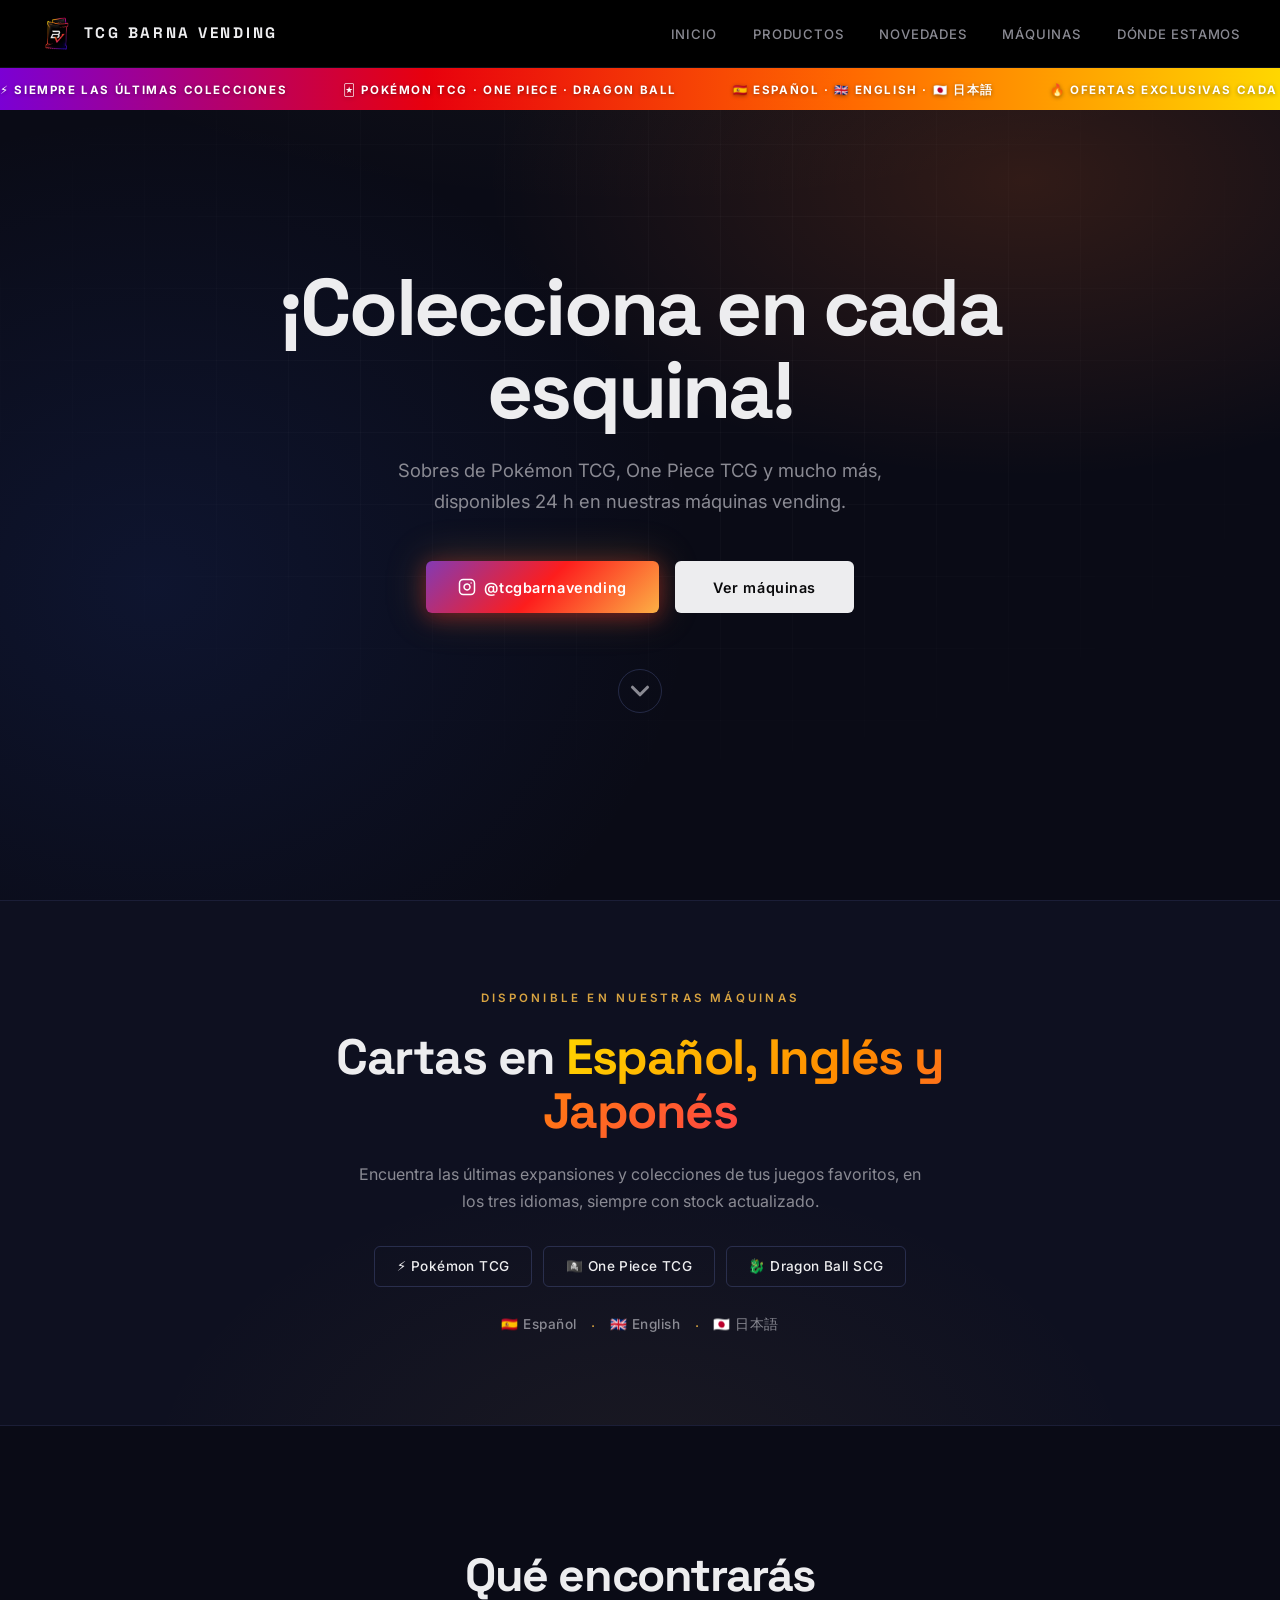
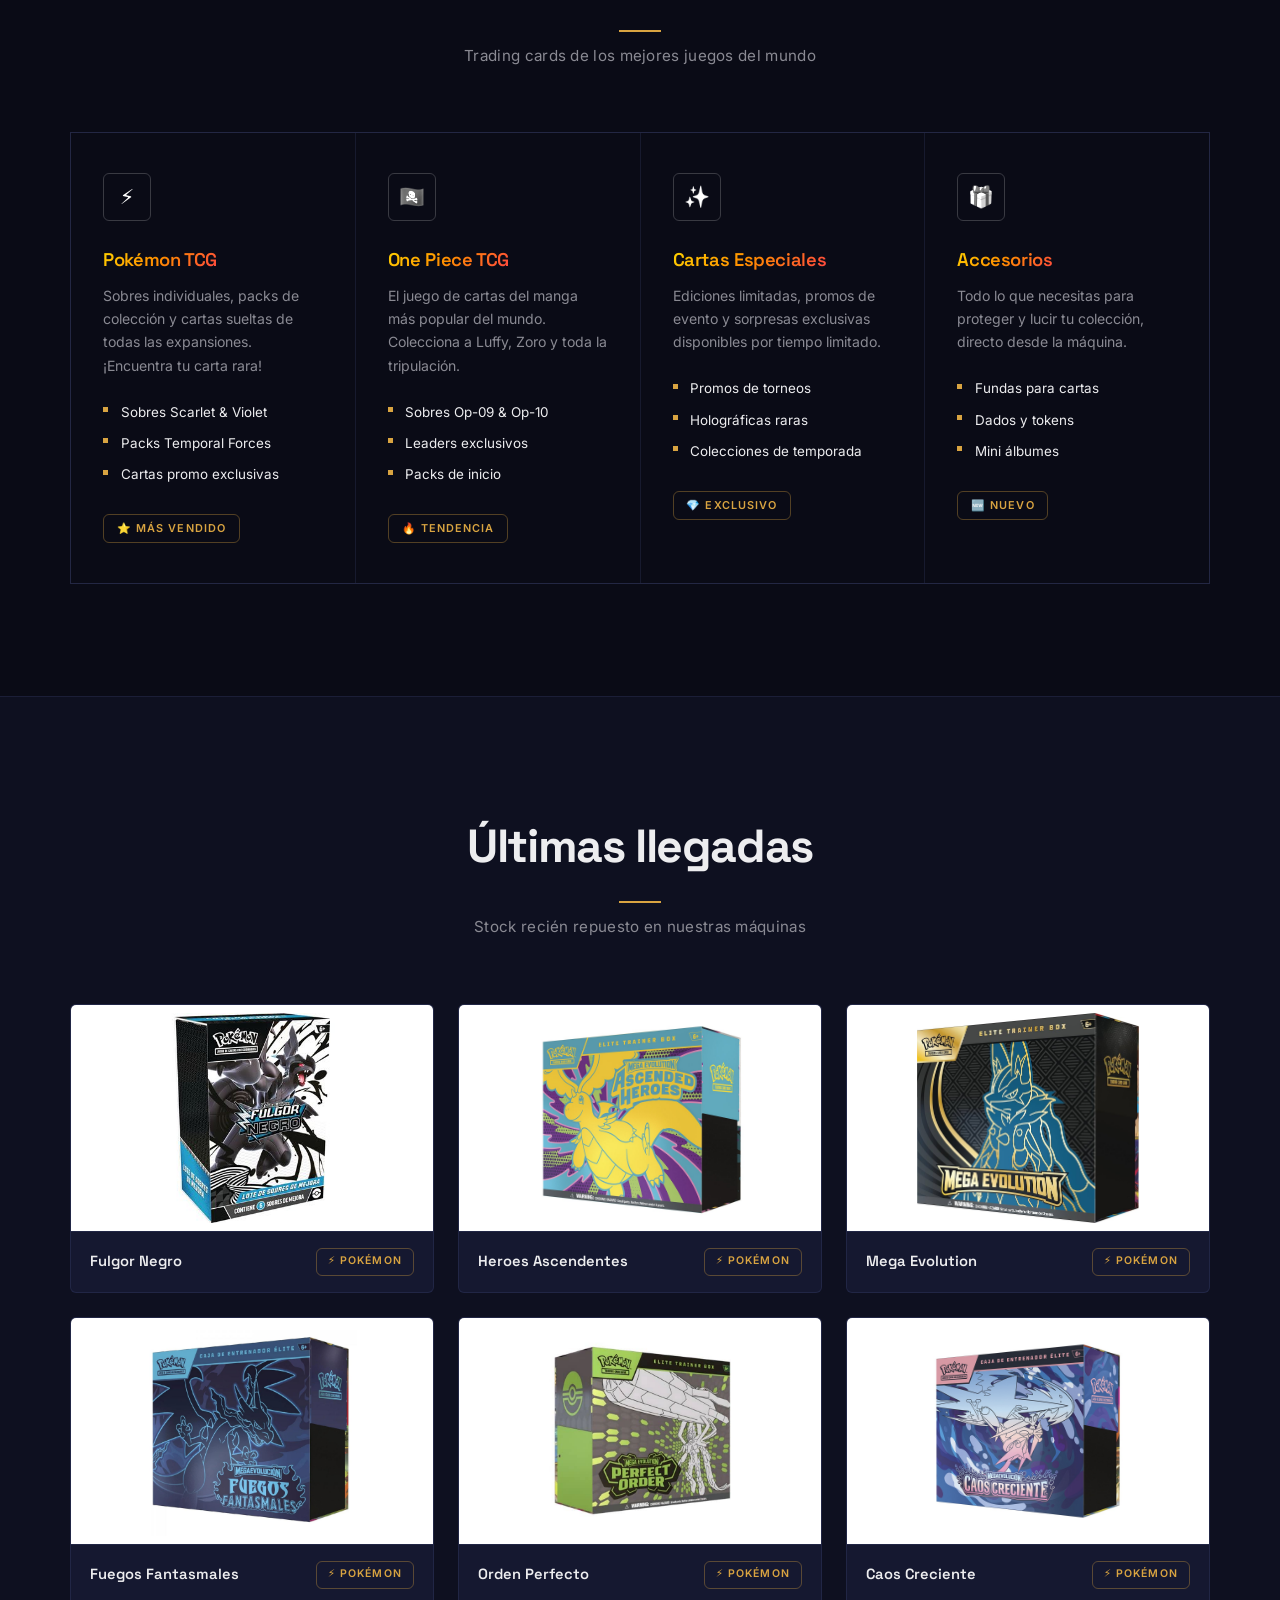
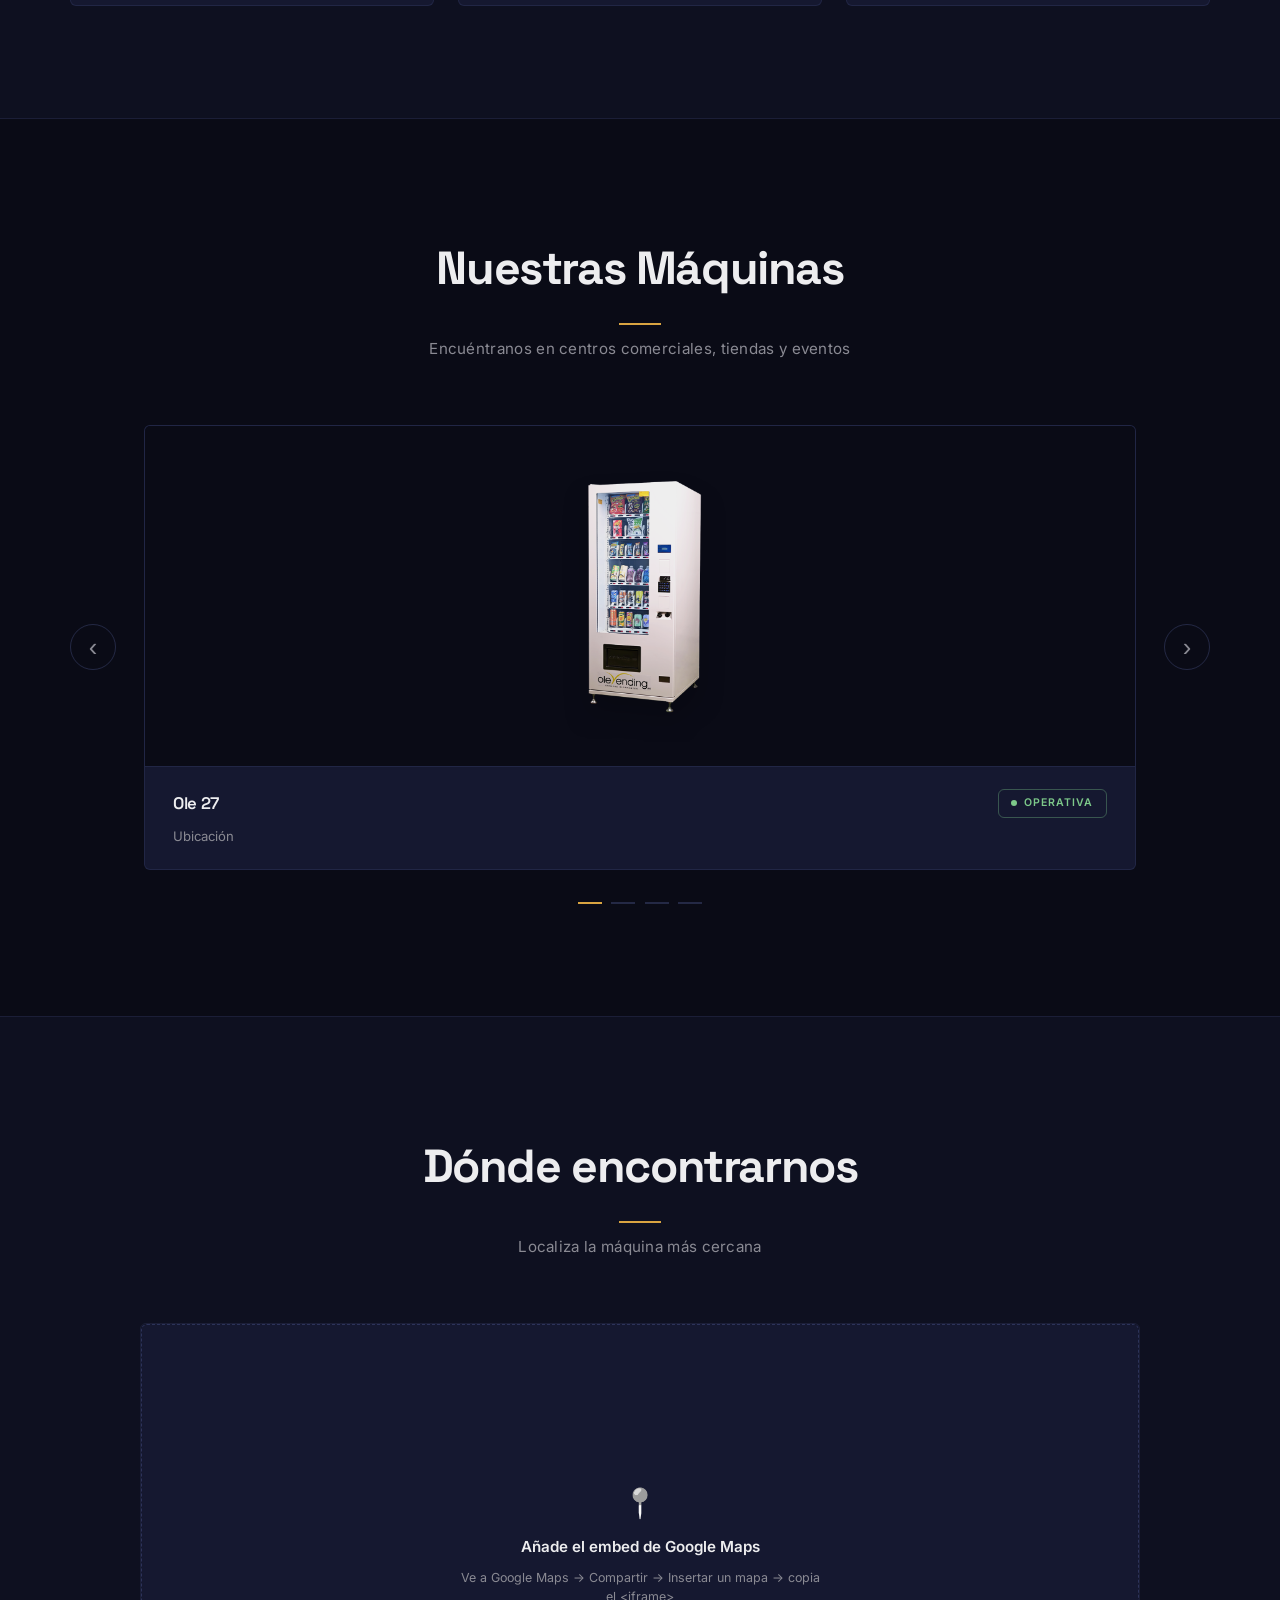
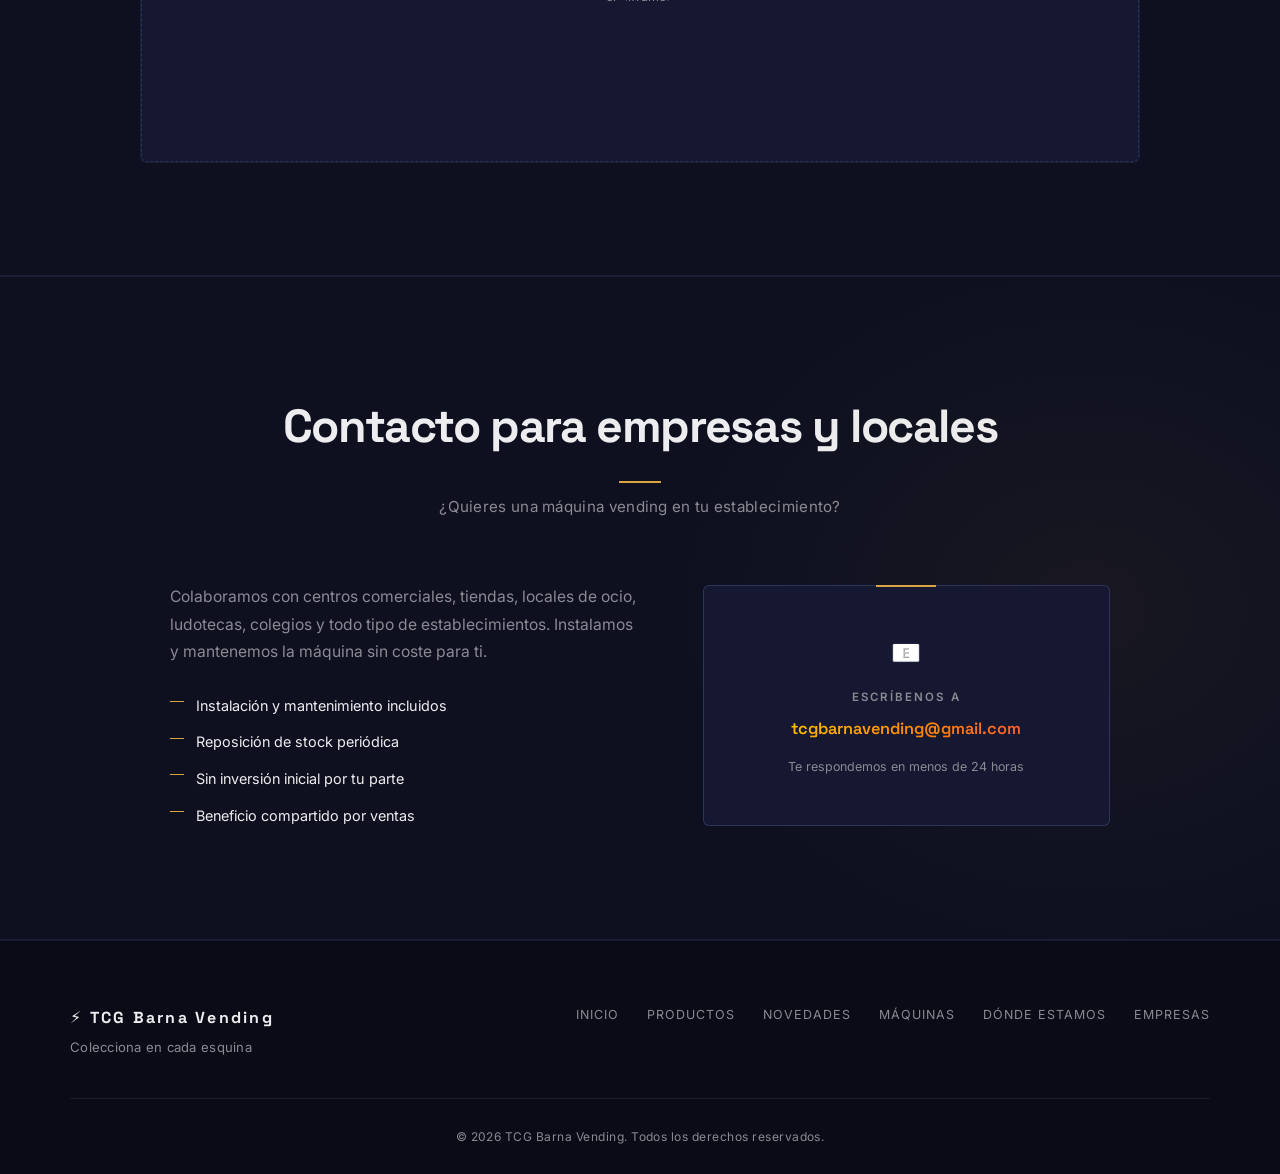
==== index.html @ a0236675 "logo" ====
<!DOCTYPE html>
<html lang="es">
<head>
  <meta charset="UTF-8" />
  <meta name="viewport" content="width=device-width, initial-scale=1.0" />

  <!-- SEO primario -->
  <title>TCG Barna Vending — Máquinas Vending de Pokémon TCG en Barcelona</title>
  <meta name="description" content="Compra sobres de Pokémon TCG, One Piece TCG y Dragon Ball SCG en nuestras máquinas vending de Barcelona. Disponibles 24 h, stock siempre actualizado." />
  <meta name="keywords" content="pokemon tcg barcelona, vending trading cards, sobres pokemon, one piece tcg, dragon ball scg, máquina vending cartas" />
  <meta name="author" content="TCG Barna Vending" />
  <meta name="robots" content="index, follow" />
  <link rel="canonical" href="https://tcgbarnavending.com/" />

  <!-- Open Graph (WhatsApp, Facebook, LinkedIn) -->
  <meta property="og:type" content="website" />
  <meta property="og:url" content="https://tcgbarnavending.com/" />
  <meta property="og:title" content="TCG Barna Vending — Máquinas Vending de Trading Cards en Barcelona" />
  <meta property="og:description" content="Pokémon TCG, One Piece TCG y Dragon Ball SCG disponibles 24 h en nuestras máquinas vending de Barcelona." />
  <meta property="og:locale" content="es_ES" />
  <meta property="og:site_name" content="TCG Barna Vending" />
  <meta property="og:image" content="https://tcgbarnavending.com/maquinas/ole-140-lift.png" />

  <!-- Twitter Card -->
  <meta name="twitter:card" content="summary_large_image" />
  <meta name="twitter:title" content="TCG Barna Vending — Máquinas Vending de Trading Cards" />
  <meta name="twitter:description" content="Pokémon TCG, One Piece TCG y Dragon Ball SCG disponibles 24 h en Barcelona." />
  <meta name="twitter:image" content="https://tcgbarnavending.com/maquinas/ole-140-lift.png" />

  <meta name="theme-color" content="#0A0B16" />

  <!-- Schema.org LocalBusiness -->
  <script type="application/ld+json">
  {
    "@context": "https://schema.org",
    "@type": "LocalBusiness",
    "name": "TCG Barna Vending",
    "description": "Máquinas vending de trading cards (Pokémon TCG, One Piece TCG, Dragon Ball SCG) en Barcelona.",
    "url": "https://tcgbarnavending.com",
    "address": { "@type": "PostalAddress", "addressLocality": "Barcelona", "addressCountry": "ES" },
    "email": "tcgbarnavending@gmail.com",
    "image": "https://tcgbarnavending.com/maquinas/ole-140-lift.png",
    "openingHours": "Mo-Su 00:00-24:00",
    "sameAs": ["https://www.instagram.com/tcgbarnavending"]
  }
  </script>

  <link rel="icon" href="data:image/svg+xml,<svg xmlns='http://www.w3.org/2000/svg' viewBox='0 0 100 100'><path d='M10 50 A40 40 0 0 1 90 50Z' fill='%23E53935'/><path d='M10 50 A40 40 0 0 0 90 50Z' fill='%23fff'/><circle cx='50' cy='50' r='40' fill='none' stroke='%23222' stroke-width='5'/><line x1='10' y1='50' x2='90' y2='50' stroke='%23222' stroke-width='5'/><circle cx='50' cy='50' r='13' fill='%23222'/><circle cx='50' cy='50' r='8' fill='%23fff'/></svg>" />
  <!-- Tipografías -->
  <link rel="preconnect" href="https://fonts.googleapis.com" />
  <link rel="preconnect" href="https://fonts.gstatic.com" crossorigin />
  <link href="https://fonts.googleapis.com/css2?family=Space+Grotesk:wght@500;600;700&family=Inter:wght@400;500;600&display=swap" rel="stylesheet" />

  <link rel="stylesheet" href="css/variables.css" />
  <link rel="stylesheet" href="css/base.css" />
  <link rel="stylesheet" href="css/navbar.css" />
  <link rel="stylesheet" href="css/hero.css" />
  <link rel="stylesheet" href="css/sections.css" />
  <link rel="stylesheet" href="css/products.css" />
  <link rel="stylesheet" href="css/gallery.css" />
  <link rel="stylesheet" href="css/carousel.css" />
  <link rel="stylesheet" href="css/map.css" />
  <link rel="stylesheet" href="css/stats.css" />
  <link rel="stylesheet" href="css/contact.css" />
  <link rel="stylesheet" href="css/footer.css" />
  <link rel="stylesheet" href="css/responsive.css" />
</head>
<body>

  <!-- NAVBAR -->
  <nav class="navbar">
    <div class="nav-brand">
      <span class="nav-logo"><img src="imagenes/logo.png" alt="TCG Barna Vending" /></span>
      <span class="nav-title">TCG BARNA VENDING</span>
    </div>
    <ul class="nav-links">
      <li><a href="#inicio">Inicio</a></li>
      <li><a href="#productos">Productos</a></li>
      <li><a href="#llegadas">Novedades</a></li>
      <li><a href="#maquinas">Máquinas</a></li>
      <li><a href="#ubicaciones">Dónde estamos</a></li>
    </ul>
    <button class="nav-toggle" id="navToggle" aria-label="Abrir menú" aria-expanded="false">&#9776;</button>
  </nav>

  <!-- TICKER -->
  <div class="ticker-wrap">
    <div class="ticker-track">
      <span>⚡ Siempre las últimas colecciones</span>
      <span>🃏 Pokémon TCG · One Piece · Dragon Ball</span>
      <span>🇪🇸 Español · 🇬🇧 English · 🇯🇵 日本語</span>
      <span>🔥 Ofertas exclusivas cada semana</span>
      <span>✨ Cartas disponibles 24 horas</span>
      <span>💎 Ediciones especiales y promos</span>
      <span>⚡ Siempre las últimas colecciones</span>
      <span>🃏 Pokémon TCG · One Piece · Dragon Ball</span>
      <span>🇪🇸 Español · 🇬🇧 English · 🇯🇵 日本語</span>
      <span>🔥 Ofertas exclusivas cada semana</span>
      <span>✨ Cartas disponibles 24 horas</span>
      <span>💎 Ediciones especiales y promos</span>
    </div>
  </div>

  <!-- HERO -->
  <section class="hero" id="inicio">
    <div class="hero-content">
      <h1>¡Colecciona en cada esquina!</h1>
      <p>Sobres de Pokémon TCG, One Piece TCG y mucho más, disponibles 24 h en nuestras máquinas vending.</p>
      <div class="hero-btns">
        <div class="btn-instagram-wrap">
          <span class="btn-instagram-label">Síguenos en Instagram</span>
          <a href="https://www.instagram.com/tcgbarnavending" target="_blank" rel="noopener" class="btn-instagram">
            <svg xmlns="http://www.w3.org/2000/svg" width="18" height="18" viewBox="0 0 24 24" fill="none" stroke="currentColor" stroke-width="2" stroke-linecap="round" stroke-linejoin="round" aria-hidden="true"><rect x="2" y="2" width="20" height="20" rx="5" ry="5"/><path d="M16 11.37A4 4 0 1 1 12.63 8 4 4 0 0 1 16 11.37z"/><line x1="17.5" y1="6.5" x2="17.51" y2="6.5"/></svg>
            @tcgbarnavending
          </a>
        </div>
        <a href="#maquinas" class="btn-primary">Ver máquinas</a>
      </div>
      <a href="#colecciones" class="scroll-down" aria-label="Bajar">
        <svg xmlns="http://www.w3.org/2000/svg" width="30" height="30" viewBox="0 0 24 24" fill="none" stroke="currentColor" stroke-width="2.5" stroke-linecap="round" stroke-linejoin="round"><polyline points="6 9 12 15 18 9"/></svg>
      </a>
    </div>
  </section>

  <!-- BANNER COLECCIONES -->
  <section class="colecciones-banner" id="colecciones">
    <div class="colecciones-inner">
      <p class="colecciones-sub">Disponible en nuestras máquinas</p>
      <h2 class="colecciones-title">Cartas en <span class="text-grad">Español, Inglés y Japonés</span></h2>
      <p class="colecciones-desc">Encuentra las últimas expansiones y colecciones de tus juegos favoritos, en los tres idiomas, siempre con stock actualizado.</p>
      <div class="colecciones-juegos">
        <div class="juego-chip">⚡ Pokémon TCG</div>
        <div class="juego-chip">🏴‍☠️ One Piece TCG</div>
        <div class="juego-chip">🐉 Dragon Ball SCG</div>
      </div>
      <div class="colecciones-idiomas">
        <div class="idioma-badge">🇪🇸 Español</div>
        <div class="idioma-sep">·</div>
        <div class="idioma-badge">🇬🇧 English</div>
        <div class="idioma-sep">·</div>
        <div class="idioma-badge">🇯🇵 日本語</div>
      </div>
    </div>
  </section>

  <!-- PRODUCTOS -->
  <section class="section" id="productos">
    <div class="section-header">
      <h2>Qué encontrarás</h2>
      <p>Trading cards de los mejores juegos del mundo</p>
    </div>

    <div class="products-grid">

      <div class="product-card">
        <div class="product-icon">⚡</div>
        <h3>Pokémon TCG</h3>
        <p>Sobres individuales, packs de colección y cartas sueltas de todas las expansiones. ¡Encuentra tu carta rara!</p>
        <ul class="product-list">
          <li>Sobres Scarlet &amp; Violet</li>
          <li>Packs Temporal Forces</li>
          <li>Cartas promo exclusivas</li>
        </ul>
        <span class="product-tag">⭐ Más vendido</span>
      </div>

      <div class="product-card">
        <div class="product-icon">🏴‍☠️</div>
        <h3>One Piece TCG</h3>
        <p>El juego de cartas del manga más popular del mundo. Colecciona a Luffy, Zoro y toda la tripulación.</p>
        <ul class="product-list">
          <li>Sobres Op-09 &amp; Op-10</li>
          <li>Leaders exclusivos</li>
          <li>Packs de inicio</li>
        </ul>
        <span class="product-tag">🔥 Tendencia</span>
      </div>

      <div class="product-card">
        <div class="product-icon">✨</div>
        <h3>Cartas Especiales</h3>
        <p>Ediciones limitadas, promos de evento y sorpresas exclusivas disponibles por tiempo limitado.</p>
        <ul class="product-list">
          <li>Promos de torneos</li>
          <li>Holográficas raras</li>
          <li>Colecciones de temporada</li>
        </ul>
        <span class="product-tag">💎 Exclusivo</span>
      </div>

      <div class="product-card">
        <div class="product-icon">🎁</div>
        <h3>Accesorios</h3>
        <p>Todo lo que necesitas para proteger y lucir tu colección, directo desde la máquina.</p>
        <ul class="product-list">
          <li>Fundas para cartas</li>
          <li>Dados y tokens</li>
          <li>Mini álbumes</li>
        </ul>
        <span class="product-tag">🆕 Nuevo</span>
      </div>

    </div>
  </section>

  <!-- ÚLTIMAS LLEGADAS -->
  <section class="section section-dark" id="llegadas">
    <div class="section-header">
      <h2>Últimas llegadas</h2>
      <p>Stock recién repuesto en nuestras máquinas</p>
    </div>

    <div class="gallery-grid">

      <div class="gallery-item">
        <div class="gallery-photo-wrap">
          <img src="imagenes/fulgor-negro.png" alt="Sobres de la colección Fulgor Negro de Pokémon TCG" class="gallery-photo" loading="lazy" />
        </div>
        <div class="gallery-caption">
          <span class="gallery-title">Fulgor Negro</span>
          <span class="gallery-tag">⚡ Pokémon</span>
        </div>
      </div>

      <div class="gallery-item">
        <div class="gallery-photo-wrap">
          <img src="imagenes/heroes-ascendentes.png" alt="Sobres de la colección Héroes Ascendentes de Pokémon TCG" class="gallery-photo" loading="lazy" />
        </div>
        <div class="gallery-caption">
          <span class="gallery-title">Heroes Ascendentes</span>
          <span class="gallery-tag">⚡ Pokémon</span>
        </div>
      </div>

      <div class="gallery-item">
        <div class="gallery-photo-wrap">
          <img src="imagenes/mega-evolution.png" alt="Sobres de la colección Mega Evolution de Pokémon TCG" class="gallery-photo" loading="lazy" />
        </div>
        <div class="gallery-caption">
          <span class="gallery-title">Mega Evolution</span>
          <span class="gallery-tag">⚡ Pokémon</span>
        </div>
      </div>

      <div class="gallery-item">
        <div class="gallery-photo-wrap">
          <img src="imagenes/fuegos-fantasmales.png" alt="Sobres de la colección Fuegos Fantasmales de Pokémon TCG" class="gallery-photo" loading="lazy" />
        </div>
        <div class="gallery-caption">
          <span class="gallery-title">Fuegos Fantasmales</span>
          <span class="gallery-tag">⚡ Pokémon</span>
        </div>
      </div>

      <div class="gallery-item">
        <div class="gallery-photo-wrap">
          <img src="imagenes/orden-perfecto.png" alt="Sobres de la colección Orden Perfecto de Pokémon TCG" class="gallery-photo" loading="lazy" />
        </div>
        <div class="gallery-caption">
          <span class="gallery-title">Orden Perfecto</span>
          <span class="gallery-tag">⚡ Pokémon</span>
        </div>
      </div>

      <div class="gallery-item">
        <div class="gallery-photo-wrap">
          <img src="imagenes/caos-creciente.png" alt="Sobres de la colección Caos Creciente de Pokémon TCG" class="gallery-photo" loading="lazy" />
        </div>
        <div class="gallery-caption">
          <span class="gallery-title">Caos Creciente</span>
          <span class="gallery-tag">⚡ Pokémon</span>
        </div>
      </div>

    </div>
  </section>

  <!-- CARRUSEL DE MÁQUINAS -->
  <section class="section" id="maquinas">
    <div class="section-header">
      <h2>Nuestras Máquinas</h2>
      <p>Encuéntranos en centros comerciales, tiendas y eventos</p>
    </div>

    <div class="carousel-wrapper">
      <button class="carousel-btn prev" id="prevBtn">&#8249;</button>

      <div class="carousel-track-container">
        <div class="carousel-track" id="carouselTrack">

          <div class="carousel-slide">
            <div class="machine-card">
              <div class="machine-photo-wrap">
                <img src="maquinas/ole-27.png" alt="Máquina vending Ole 27 de TCG Barna Vending" class="machine-photo" loading="lazy" />
              </div>
              <div class="machine-info">
                <h3>Ole 27</h3>
                <p>Ubicación</p>
                <span class="badge badge-green">Operativa</span>
              </div>
            </div>
          </div>

          <div class="carousel-slide">
            <div class="machine-card">
              <div class="machine-photo-wrap">
                <img src="maquinas/ole-40.png" alt="Máquina vending Ole 40 de TCG Barna Vending" class="machine-photo" loading="lazy" />
              </div>
              <div class="machine-info">
                <h3>Ole 40</h3>
                <p>Ubicación</p>
                <span class="badge badge-green">Operativa</span>
              </div>
            </div>
          </div>

          <div class="carousel-slide">
            <div class="machine-card">
              <div class="machine-photo-wrap">
                <img src="maquinas/ole-50-lift.png" alt="Máquina vending Ole 50 Lift de TCG Barna Vending" class="machine-photo" loading="lazy" />
              </div>
              <div class="machine-info">
                <h3>Ole 50 Lift</h3>
                <p>Ubicación</p>
                <span class="badge badge-green">Operativa</span>
              </div>
            </div>
          </div>

          <div class="carousel-slide">
            <div class="machine-card">
              <div class="machine-photo-wrap">
                <img src="maquinas/ole-140-lift.png" alt="Máquina vending Ole 140 Lift de TCG Barna Vending" class="machine-photo" loading="lazy" />
              </div>
              <div class="machine-info">
                <h3>Ole 140 Lift</h3>
                <p>Ubicación</p>
                <span class="badge badge-green">Operativa</span>
              </div>
            </div>
          </div>

        </div>
      </div>

      <button class="carousel-btn next" id="nextBtn">&#8250;</button>
    </div>

    <div class="carousel-dots" id="carouselDots"></div>
  </section>

  <!-- MAPA -->
  <section class="section section-dark" id="ubicaciones">
    <div class="section-header">
      <h2>Dónde encontrarnos</h2>
      <p>Localiza la máquina más cercana</p>
    </div>

    <!-- ── CÓMO AÑADIR EL MAPA ────────────────────────────
         1. Ve a Google Maps y busca tu ubicación
         2. Haz clic en "Compartir" → "Insertar un mapa"
         3. Copia el código <iframe ...> que te da Google
         4. Pégalo aquí sustituyendo el iframe de abajo
    ──────────────────────────────────────────────────── -->
    <div class="map-wrap">
      <iframe
        class="map-frame"
        src=""
        allowfullscreen=""
        loading="lazy"
        referrerpolicy="no-referrer-when-downgrade"
        title="Ubicación TCG Barna Vending">
      </iframe>
      <div class="map-placeholder">
        <span>📍</span>
        <p>Añade el embed de Google Maps</p>
        <small>Ve a Google Maps → Compartir → Insertar un mapa → copia el &lt;iframe&gt;</small>
      </div>
    </div>
  </section>

  <!-- STATS (comentado temporalmente)
  <section class="section stats-section">
    <div class="stats-grid">
      <div class="stat-item">
        <div class="stat-number">12+</div>
        <div class="stat-label">Máquinas activas</div>
      </div>
      <div class="stat-item">
        <div class="stat-number">500+</div>
        <div class="stat-label">Referencias distintas</div>
      </div>
      <div class="stat-item">
        <div class="stat-number">24 h</div>
        <div class="stat-label">Disponibilidad</div>
      </div>
      <div class="stat-item">
        <div class="stat-number">4.9 ★</div>
        <div class="stat-label">Valoración media</div>
      </div>
    </div>
  </section>
  -->

  <!-- CONTACTO EMPRESAS -->
  <section class="section section-dark" id="empresas">
    <div class="section-header">
      <h2>Contacto para empresas y locales</h2>
      <p>¿Quieres una máquina vending en tu establecimiento?</p>
    </div>

    <div class="empresas-wrapper">
      <div class="empresas-text">
        <p>Colaboramos con centros comerciales, tiendas, locales de ocio, ludotecas, colegios y todo tipo de establecimientos. Instalamos y mantenemos la máquina sin coste para ti.</p>
        <ul class="empresas-list">
          <li>Instalación y mantenimiento incluidos</li>
          <li>Reposición de stock periódica</li>
          <li>Sin inversión inicial por tu parte</li>
          <li>Beneficio compartido por ventas</li>
        </ul>
      </div>
      <div class="empresas-cta">
        <div class="empresas-card">
          <div class="empresas-icon">📧</div>
          <p class="empresas-label">Escríbenos a</p>
          <!-- Cambia esta dirección por tu email real -->
          <a href="mailto:tcgbarnavending@gmail.com" class="empresas-email">tcgbarnavending@gmail.com</a>
          <p class="empresas-hint">Te respondemos en menos de 24 horas</p>
        </div>
      </div>
    </div>
  </section>

  <!-- FOOTER -->
  <footer class="footer">
    <div class="footer-inner">
      <div class="footer-brand">
        <span>⚡ TCG Barna Vending</span>
        <p>Colecciona en cada esquina</p>
      </div>
      <div class="footer-links">
        <a href="#inicio">Inicio</a>
        <a href="#productos">Productos</a>
        <a href="#llegadas">Novedades</a>
        <a href="#maquinas">Máquinas</a>
        <a href="#ubicaciones">Dónde estamos</a>
        <a href="#empresas">Empresas</a>
      </div>
    </div>
    <div class="footer-copy">
      <p>&copy; 2026 TCG Barna Vending. Todos los derechos reservados.</p>
    </div>
  </footer>

  <script src="js/navbar.js" defer></script>
  <script src="js/carousel.js" defer></script>
  <script src="js/animations.js" defer></script>
</body>
</html>
---- css/variables.css ----
:root {
  /* acento único: dorado desaturado, uso quirúrgico */
  --accent:      #D9A441;
  --accent-soft: rgba(217, 164, 65, .12);
  --accent-line: rgba(217, 164, 65, .35);

  /* compat con nombres antiguos */
  --yellow:  var(--accent);
  --yellow2: #C4932F;
  --red:     #E53935;
  --blue:    #1565C0;

  /* fondos: azul noche profundo con capas sutiles */
  --dark:    #0A0B16;
  --dark2:   #0E1020;
  --card-bg: #151830;

  --text:    #EDEDEF;
  --muted:   #8A8A93;

  --line:        rgba(140,160,255,.10);
  --line-strong: rgba(140,160,255,.20);

  --radius:  6px;
  --shadow:  0 20px 60px rgba(0,0,0,.5);

  --font-display: 'Space Grotesk', 'Segoe UI', system-ui, sans-serif;
  --font-body:    'Inter', 'Segoe UI', system-ui, sans-serif;
}
---- css/base.css ----
*, *::before, *::after { box-sizing: border-box; margin: 0; padding: 0; }

html { scroll-behavior: smooth; }

body {
  font-family: var(--font-body);
  background: var(--dark);
  color: var(--text);
  overflow-x: hidden;
  -webkit-font-smoothing: antialiased;
  line-height: 1.6;
}

h1, h2, h3, h4 {
  font-family: var(--font-display);
  letter-spacing: -.02em;
}

::selection {
  background: var(--accent);
  color: #09090B;
}
---- css/navbar.css ----
/* ── NAVBAR ───────────────────────────────────────── */
.navbar {
  position: fixed;
  top: 0; left: 0; right: 0;
  z-index: 100;
  display: grid;
  grid-template-columns: 1fr auto 1fr;
  align-items: center;
  padding: 0 2.5rem;
  height: 68px;
  background: #000000;
  border-bottom: 1px solid var(--line);
}

.nav-brand {
  grid-column: 1;
  display: flex;
  align-items: center;
  justify-content: flex-start;
  gap: .6rem;
  font-family: var(--font-display);
  font-size: .95rem;
  font-weight: 700;
  letter-spacing: .18em;
}

.nav-logo {
  display: inline-flex;
  align-items: center;
  justify-content: center;
  width: 34px; height: 34px;
}

.nav-logo img {
  width: 100%;
  height: 100%;
  object-fit: contain;
}

.nav-title { color: var(--text); }

.nav-links {
  grid-column: 3;
  display: flex;
  justify-content: flex-end;
  gap: 2.25rem;
  list-style: none;
}

.nav-links a {
  color: var(--muted);
  text-decoration: none;
  font-weight: 500;
  font-size: .82rem;
  letter-spacing: .06em;
  text-transform: uppercase;
  transition: color .2s;
}
.nav-links a:hover { color: var(--text); }

.nav-toggle {
  display: none;
  background: none;
  border: 1px solid var(--line);
  border-radius: 4px;
  padding: .2rem .55rem;
  color: var(--text);
  font-size: 1.3rem;
  cursor: pointer;
  grid-column: 3;
  justify-self: end;
}

/* ── TICKER ───────────────────────────────────────── */
.ticker-wrap {
  position: fixed;
  top: 68px;
  left: 0; right: 0;
  z-index: 99;
  overflow: hidden;
  background: linear-gradient(90deg, #7b00d4, #e8000d, #ff6a00, #ffd700, #ff6a00, #e8000d, #7b00d4);
  background-size: 200% 100%;
  animation: tickerBg 6s linear infinite;
  padding: .5rem 0;
  white-space: nowrap;
}

@keyframes tickerBg {
  0%   { background-position: 0% 0%; }
  100% { background-position: 200% 0%; }
}

.ticker-track {
  display: inline-flex;
  gap: 3.5rem;
  animation: ticker 40s linear infinite;
}

.ticker-track span {
  font-size: .72rem;
  font-weight: 700;
  color: #fff;
  letter-spacing: .14em;
  text-transform: uppercase;
  text-shadow: 0 1px 4px rgba(0,0,0,.4);
  flex-shrink: 0;
}

@keyframes ticker {
  from { transform: translateX(0); }
  to   { transform: translateX(-50%); }
}
---- css/hero.css ----
/* ── HERO ─────────────────────────────────────────── */
.hero {
  min-height: 100vh;
  display: flex;
  align-items: center;
  justify-content: center;
  padding: 10rem 2rem 5rem;
  background:
    radial-gradient(ellipse 70% 55% at 80% 20%, rgba(255,110,30,.16) 0%, transparent 60%),
    radial-gradient(ellipse 90% 55% at 50% -10%, rgba(217,164,65,.06) 0%, transparent 60%),
    radial-gradient(ellipse 65% 80% at 12% 65%, rgba(40,80,200,.14) 0%, transparent 65%),
    var(--dark);
  position: relative;
  overflow: hidden;
  text-align: center;
}

/* rejilla técnica sutil de fondo */
.hero::before {
  content: '';
  position: absolute;
  inset: 0;
  background-image:
    linear-gradient(rgba(255,255,255,.025) 1px, transparent 1px),
    linear-gradient(90deg, rgba(255,255,255,.025) 1px, transparent 1px);
  background-size: 72px 72px;
  mask-image: radial-gradient(ellipse 80% 70% at 50% 40%, black 30%, transparent 75%);
  -webkit-mask-image: radial-gradient(ellipse 80% 70% at 50% 40%, black 30%, transparent 75%);
  pointer-events: none;
}

.hero-content {
  position: relative;
  z-index: 2;
  max-width: 760px;
}

.hero-content h1 {
  font-size: clamp(2.6rem, 6.5vw, 5rem);
  font-weight: 700;
  line-height: 1.04;
  letter-spacing: -.035em;
  margin-bottom: 1.4rem;
  color: var(--text);
}

.hero-content p {
  font-size: clamp(1rem, 2.2vw, 1.15rem);
  color: var(--muted);
  margin: 0 auto 2.75rem;
  line-height: 1.7;
  max-width: 540px;
}

/* ── BUTTONS ──────────────────────────────────────── */
.btn-primary {
  display: inline-block;
  padding: .9rem 2.4rem;
  background: var(--text);
  color: #09090B;
  font-weight: 600;
  font-size: .9rem;
  letter-spacing: .04em;
  border-radius: var(--radius);
  text-decoration: none;
  border: none;
  cursor: pointer;
  transition: background .2s, transform .2s;
}
.btn-primary:hover {
  background: var(--accent);
  transform: translateY(-1px);
}

.hero-btns {
  display: flex;
  gap: 1rem;
  justify-content: center;
  align-items: stretch;
  flex-wrap: wrap;
}

.btn-instagram-wrap {
  display: flex;
  flex-direction: column;
  align-items: center;
  gap: 0;
}

.btn-instagram-label {
  display: none;
}

.btn-instagram {
  display: inline-flex;
  align-items: center;
  gap: .55rem;
  padding: .9rem 2rem;
  background: linear-gradient(135deg, #833ab4, #fd1d1d, #fcb045);
  color: #fff;
  font-weight: 600;
  font-size: .9rem;
  letter-spacing: .04em;
  border: none;
  border-radius: var(--radius);
  text-decoration: none;
  transition: transform .2s, box-shadow .2s;
  box-shadow:
    0 4px 20px rgba(253,29,29,.35),
    0 0 40px rgba(252,176,69,.25);
  animation: igPulse 3s ease-in-out infinite;
}
.btn-instagram:hover {
  transform: translateY(-1px);
  box-shadow:
    0 8px 28px rgba(253,29,29,.5),
    0 0 60px rgba(252,176,69,.4);
  animation: none;
}

@keyframes igPulse {
  0%, 100% { box-shadow: 0 4px 20px rgba(253,29,29,.35), 0 0 40px rgba(252,176,69,.2); }
  50%       { box-shadow: 0 4px 28px rgba(253,29,29,.5),  0 0 60px rgba(252,176,69,.38); }
}

/* ── SCROLL DOWN ──────────────────────────────────── */
.scroll-down {
  display: inline-flex;
  align-items: center;
  justify-content: center;
  margin-top: 3.5rem;
  width: 44px; height: 44px;
  border-radius: 50%;
  border: 1px solid var(--line-strong);
  color: var(--muted);
  text-decoration: none;
  animation: bounce 2.4s ease-in-out infinite;
  transition: border-color .2s, color .2s;
}
.scroll-down:hover {
  border-color: var(--accent);
  color: var(--accent);
}

@keyframes bounce {
  0%, 100% { transform: translateY(0); }
  50%       { transform: translateY(6px); }
}
---- css/sections.css ----
/* ── GENERIC SECTION ──────────────────────────────── */
.section {
  padding: 7rem 2rem;
}
.section-dark {
  background: var(--dark2);
  border-top: 1px solid var(--line);
  border-bottom: 1px solid var(--line);
}

.section-header {
  text-align: center;
  margin-bottom: 4rem;
}
.section-header h2 {
  font-size: clamp(1.9rem, 4vw, 2.9rem);
  font-weight: 700;
  letter-spacing: -.03em;
  margin-bottom: .75rem;
  color: var(--text);
}
.section-header p {
  color: var(--muted);
  font-size: .95rem;
  letter-spacing: .02em;
}

/* pequeña regla dorada bajo cada título de sección */
.section-header h2::after {
  content: '';
  display: block;
  width: 42px;
  height: 2px;
  background: var(--accent);
  margin: 1.1rem auto 0;
}

/* ── BANNER COLECCIONES ───────────────────────────── */
.colecciones-banner {
  background: var(--dark2);
  border-top: 1px solid var(--line);
  border-bottom: 1px solid var(--line);
  padding: 5.5rem 2rem;
  text-align: center;
  position: relative;
  overflow: hidden;
}

.colecciones-banner::before {
  content: '';
  position: absolute;
  inset: 0;
  background: radial-gradient(ellipse 60% 90% at 50% 110%, rgba(217,164,65,.06) 0%, transparent 65%);
  pointer-events: none;
}

.colecciones-inner {
  position: relative;
  max-width: 800px;
  margin: 0 auto;
  display: flex;
  flex-direction: column;
  align-items: center;
  gap: 1.4rem;
}

.colecciones-sub {
  font-size: .72rem;
  font-weight: 600;
  text-transform: uppercase;
  letter-spacing: .28em;
  color: var(--accent);
}

.colecciones-title {
  font-size: clamp(1.9rem, 4.5vw, 3.1rem);
  font-weight: 700;
  line-height: 1.1;
  letter-spacing: -.03em;
  color: var(--text);
}

.text-grad {
  background: linear-gradient(135deg, #FFD700 0%, #FF8C00 50%, #FF4444 100%);
  -webkit-background-clip: text;
  -webkit-text-fill-color: transparent;
  background-clip: text;
}

.colecciones-desc {
  font-size: 1rem;
  color: var(--muted);
  line-height: 1.7;
  max-width: 580px;
}

.colecciones-juegos {
  display: flex;
  gap: .7rem;
  flex-wrap: wrap;
  justify-content: center;
  margin-top: .5rem;
}

.juego-chip {
  padding: .55rem 1.35rem;
  background: transparent;
  border: 1px solid var(--line-strong);
  border-radius: var(--radius);
  font-size: .85rem;
  font-weight: 500;
  letter-spacing: .03em;
  color: var(--text);
  transition: border-color .2s;
}
.juego-chip:hover { border-color: var(--accent-line); }

.colecciones-idiomas {
  display: flex;
  align-items: center;
  gap: .9rem;
  flex-wrap: wrap;
  justify-content: center;
  margin-top: .25rem;
}

.idioma-badge {
  font-size: .85rem;
  font-weight: 500;
  letter-spacing: .04em;
  color: var(--muted);
}

.idioma-sep {
  color: var(--accent);
  font-size: .9rem;
}
---- css/products.css ----
/* ── PRODUCTS GRID ────────────────────────────────── */
.products-grid {
  display: grid;
  grid-template-columns: repeat(auto-fit, minmax(250px, 1fr));
  gap: 1px;
  max-width: 1140px;
  margin: 0 auto;
  background: var(--line);
  border: 1px solid var(--line);
}

.product-card {
  background: var(--dark);
  padding: 2.5rem 2rem;
  transition: background .25s;
  position: relative;
  overflow: hidden;
}
.product-card:hover {
  background: var(--card-bg);
}
.product-card::after {
  content: '';
  position: absolute;
  top: 0; left: 0;
  width: 100%; height: 2px;
  background: var(--accent);
  transform: scaleX(0);
  transform-origin: left;
  transition: transform .35s cubic-bezier(.4,0,.2,1);
}
.product-card:hover::after { transform: scaleX(1); }

.product-icon {
  font-size: 1.3rem;
  margin-bottom: 1.5rem;
  display: inline-flex;
  align-items: center;
  justify-content: center;
  width: 48px; height: 48px;
  border: 1px solid var(--line-strong);
  border-radius: var(--radius);
  filter: grayscale(1) brightness(1.5);
}
.product-card h3 {
  font-size: 1.15rem;
  font-weight: 600;
  margin-bottom: .6rem;
  background: linear-gradient(135deg, #FFD700 0%, #FF8C00 50%, #FF4444 100%);
  -webkit-background-clip: text;
  -webkit-text-fill-color: transparent;
  background-clip: text;
  width: fit-content;
}
.product-card p {
  color: var(--muted);
  font-size: .88rem;
  line-height: 1.65;
  margin-bottom: 1.25rem;
}

.product-list {
  list-style: none;
  margin-bottom: 1.5rem;
}
.product-list li {
  font-size: .84rem;
  color: var(--text);
  padding: .3rem 0;
  padding-left: 1.1rem;
  position: relative;
}
.product-list li::before {
  content: '';
  position: absolute;
  left: 0;
  top: .78em;
  width: 5px; height: 5px;
  background: var(--accent);
}

.product-tag {
  display: inline-block;
  padding: .3rem .8rem;
  background: transparent;
  border: 1px solid var(--accent-line);
  color: var(--accent);
  border-radius: var(--radius);
  font-size: .68rem;
  font-weight: 600;
  letter-spacing: .1em;
  text-transform: uppercase;
}
---- css/gallery.css ----
/* ── GALERÍA ÚLTIMAS LLEGADAS ─────────────────────── */
.gallery-grid {
  display: grid;
  grid-template-columns: repeat(auto-fill, minmax(300px, 1fr));
  gap: 1.5rem;
  max-width: 1140px;
  margin: 0 auto;
}

.gallery-item {
  background: var(--card-bg);
  border-radius: var(--radius);
  overflow: hidden;
  border: 1px solid var(--line);
  transition: transform .3s cubic-bezier(.4,0,.2,1), border-color .3s;
}

.gallery-item:hover {
  transform: translateY(-4px);
  border-color: var(--accent-line);
}

.gallery-photo-wrap {
  aspect-ratio: 16 / 10;
  position: relative;
  background: #fff;
  overflow: hidden;
}

.gallery-photo {
  width: 100%;
  height: 100%;
  object-fit: contain;
  padding: .5rem;
  display: block;
  transition: transform .5s cubic-bezier(.4,0,.2,1);
}

.gallery-item:hover .gallery-photo {
  transform: scale(1.04);
}

.gallery-photo[src=""] { display: none; }

.gallery-placeholder {
  position: absolute;
  inset: 0;
  display: flex;
  align-items: center;
  justify-content: center;
  flex-direction: column;
  gap: .5rem;
  color: var(--muted);
  font-size: .9rem;
  border: 1px dashed var(--line-strong);
}

.gallery-photo:not([src=""]) + .gallery-placeholder { display: none; }

.gallery-caption {
  padding: 1rem 1.2rem;
  display: flex;
  align-items: center;
  justify-content: space-between;
  gap: .5rem;
  border-top: 1px solid var(--line);
}

.gallery-title {
  font-family: var(--font-display);
  font-size: .92rem;
  font-weight: 600;
  color: var(--text);
}

.gallery-tag {
  font-size: .66rem;
  font-weight: 600;
  letter-spacing: .1em;
  text-transform: uppercase;
  padding: .28rem .7rem;
  background: transparent;
  border: 1px solid var(--accent-line);
  color: var(--accent);
  border-radius: var(--radius);
  white-space: nowrap;
}
---- css/carousel.css ----
/* ── CAROUSEL ─────────────────────────────────────── */
.carousel-wrapper {
  display: flex;
  align-items: center;
  gap: 1.25rem;
  max-width: 1140px;
  margin: 0 auto;
}

.carousel-track-container {
  flex: 1;
  overflow: hidden;
  border-radius: var(--radius);
}

.carousel-track {
  display: flex;
  transition: transform .5s cubic-bezier(.4,0,.2,1);
}

.carousel-slide {
  min-width: 100%;
  padding: 0 .5rem;
}

/* ── MACHINE CARD ─────────────────────────────────── */
.machine-card {
  background: var(--card-bg);
  border-radius: var(--radius);
  overflow: hidden;
  border: 1px solid var(--line);
}

.machine-photo-wrap {
  height: 340px;
  position: relative;
  background: var(--dark);
  overflow: hidden;
}

.machine-photo {
  width: 100%;
  height: 100%;
  object-fit: contain;
  display: block;
  padding: 1.5rem;
}

.machine-photo[src=""] { display: none; }

.machine-photo-placeholder {
  position: absolute;
  inset: 0;
  display: flex;
  align-items: center;
  justify-content: center;
  flex-direction: column;
  gap: .5rem;
  color: var(--muted);
  font-size: .9rem;
  border: 1px dashed var(--line-strong);
}

.machine-photo:not([src=""]) + .machine-photo-placeholder { display: none; }

.machine-info {
  padding: 1.4rem 1.75rem;
  display: flex;
  align-items: center;
  gap: 1rem;
  flex-wrap: wrap;
  border-top: 1px solid var(--line);
}
.machine-info h3 {
  font-size: 1.05rem;
  font-weight: 600;
  flex: 1 1 auto;
  color: var(--text);
}
.machine-info p {
  color: var(--muted);
  font-size: .82rem;
  width: 100%;
  margin-top: -.5rem;
  order: 3;
}

/* ── BADGES ───────────────────────────────────────── */
.badge {
  padding: .3rem .8rem;
  border-radius: var(--radius);
  font-size: .66rem;
  font-weight: 600;
  text-transform: uppercase;
  letter-spacing: .1em;
  display: inline-flex;
  align-items: center;
  gap: .4rem;
}
.badge-green {
  background: transparent;
  color: #7DC98A;
  border: 1px solid rgba(125,201,138,.35);
}
.badge-green::before {
  content: '';
  width: 6px; height: 6px;
  border-radius: 50%;
  background: #7DC98A;
}
.badge-yellow {
  background: transparent;
  color: var(--accent);
  border: 1px solid var(--accent-line);
}

/* ── CAROUSEL CONTROLS ────────────────────────────── */
.carousel-btn {
  flex-shrink: 0;
  width: 46px; height: 46px;
  border-radius: 50%;
  border: 1px solid var(--line-strong);
  background: transparent;
  color: var(--muted);
  font-size: 1.6rem;
  cursor: pointer;
  transition: border-color .2s, color .2s;
  display: flex;
  align-items: center;
  justify-content: center;
  line-height: 1;
}
.carousel-btn:hover {
  border-color: var(--accent);
  color: var(--accent);
}

.carousel-dots {
  display: flex;
  justify-content: center;
  gap: .6rem;
  margin-top: 2rem;
}
.dot {
  width: 24px; height: 2px;
  border-radius: 0;
  background: var(--line-strong);
  border: none;
  cursor: pointer;
  transition: background .25s;
}
.dot.active {
  background: var(--accent);
}
---- css/map.css ----
/* ── MAPA ─────────────────────────────────────────── */
.map-wrap {
  position: relative;
  max-width: 1000px;
  margin: 0 auto;
  border-radius: var(--radius);
  overflow: hidden;
  border: 1px solid var(--line);
  height: 440px;
}

.map-frame {
  width: 100%;
  height: 100%;
  border: none;
  display: block;
  filter: grayscale(1) invert(.92) contrast(.9);
}

.map-frame[src=""] { display: none; }

.map-placeholder {
  position: absolute;
  inset: 0;
  display: flex;
  flex-direction: column;
  align-items: center;
  justify-content: center;
  gap: .6rem;
  background: var(--card-bg);
  border: 1px dashed var(--line-strong);
  border-radius: var(--radius);
  color: var(--muted);
  text-align: center;
  padding: 2rem;
}

.map-placeholder span {
  font-size: 1.8rem;
  filter: grayscale(1) brightness(1.5);
}
.map-placeholder p { font-size: .95rem; font-weight: 600; color: var(--text); }
.map-placeholder small { font-size: .78rem; max-width: 360px; line-height: 1.5; }

.map-frame:not([src=""]) + .map-placeholder { display: none; }
---- css/stats.css ----
/* ── STATS ────────────────────────────────────────── */
.stats-section {
  background: var(--dark2);
  border-top: 1px solid var(--line);
  border-bottom: 1px solid var(--line);
}

.stats-grid {
  display: grid;
  grid-template-columns: repeat(auto-fit, minmax(160px, 1fr));
  gap: 1px;
  max-width: 960px;
  margin: 0 auto;
  text-align: center;
  background: var(--line);
  border: 1px solid var(--line);
}

.stat-item {
  background: var(--dark2);
  padding: 2.5rem 1rem;
}

.stat-number {
  font-family: var(--font-display);
  font-size: clamp(2rem, 5vw, 3rem);
  font-weight: 700;
  letter-spacing: -.03em;
  color: var(--text);
  line-height: 1;
  margin-bottom: .6rem;
}
.stat-label {
  color: var(--muted);
  font-size: .72rem;
  font-weight: 600;
  text-transform: uppercase;
  letter-spacing: .14em;
}
---- css/contact.css ----
/* ── CONTACT FORM ─────────────────────────────────── */
.contact-wrapper {
  display: grid;
  grid-template-columns: 1fr 1fr;
  gap: 3rem;
  max-width: 900px;
  margin: 0 auto;
  align-items: start;
}

.contact-form {
  display: flex;
  flex-direction: column;
  gap: 1.1rem;
}

.form-group {
  display: flex;
  flex-direction: column;
  gap: .4rem;
}
.form-group label {
  font-size: .72rem;
  font-weight: 600;
  color: var(--muted);
  text-transform: uppercase;
  letter-spacing: .12em;
}

.contact-form input,
.contact-form textarea {
  background: var(--card-bg);
  border: 1px solid var(--line);
  border-radius: var(--radius);
  padding: .8rem 1rem;
  color: var(--text);
  font-size: .95rem;
  font-family: inherit;
  outline: none;
  transition: border-color .2s;
  resize: vertical;
}
.contact-form input:focus,
.contact-form textarea:focus {
  border-color: var(--accent-line);
}

.form-success {
  display: none;
  color: #7DC98A;
  font-size: .9rem;
  text-align: center;
}
.form-success.visible { display: block; }

.contact-info {
  display: flex;
  flex-direction: column;
  gap: 1.5rem;
}

.contact-item {
  display: flex;
  align-items: flex-start;
  gap: 1rem;
  background: var(--card-bg);
  border-radius: var(--radius);
  padding: 1.1rem 1.25rem;
  border: 1px solid var(--line);
}
.contact-icon { font-size: 1.3rem; line-height: 1; filter: grayscale(1) brightness(1.5); }
.contact-item strong { display: block; font-size: .8rem; color: var(--accent); margin-bottom: .2rem; letter-spacing: .05em; }
.contact-item p { color: var(--muted); font-size: .9rem; }

/* ── CONTACTO EMPRESAS ────────────────────────────── */
#empresas {
  background: var(--dark2);
  position: relative;
  overflow: hidden;
}

#empresas::before {
  content: '';
  position: absolute;
  inset: 0;
  background: radial-gradient(ellipse 50% 80% at 85% 50%, rgba(217,164,65,.05) 0%, transparent 65%);
  pointer-events: none;
}

.empresas-wrapper {
  position: relative;
  display: grid;
  grid-template-columns: 1.15fr 1fr;
  gap: 4rem;
  max-width: 940px;
  margin: 0 auto;
  align-items: center;
}

.empresas-text p {
  color: var(--muted);
  font-size: .98rem;
  line-height: 1.75;
  margin-bottom: 1.75rem;
}

.empresas-list {
  list-style: none;
  display: flex;
  flex-direction: column;
  gap: .85rem;
}

.empresas-list li {
  font-size: .9rem;
  color: var(--text);
  padding-left: 1.6rem;
  position: relative;
}

.empresas-list li::before {
  content: '';
  position: absolute;
  left: 0;
  top: .5em;
  width: 14px;
  height: 1px;
  background: var(--accent);
}

.empresas-card {
  background: var(--card-bg);
  border: 1px solid var(--line-strong);
  border-radius: var(--radius);
  padding: 3rem 2.25rem;
  text-align: center;
  position: relative;
}

.empresas-card::before {
  content: '';
  position: absolute;
  top: -1px; left: 50%;
  transform: translateX(-50%);
  width: 60px; height: 2px;
  background: var(--accent);
}

.empresas-icon {
  font-size: 1.5rem;
  margin-bottom: 1rem;
  filter: grayscale(1) brightness(1.5);
}

.empresas-label {
  color: var(--muted);
  font-size: .72rem;
  font-weight: 600;
  text-transform: uppercase;
  letter-spacing: .18em;
  margin-bottom: .6rem;
}

.empresas-email {
  display: block;
  font-family: var(--font-display);
  font-size: 1.02rem;
  font-weight: 600;
  background: linear-gradient(135deg, #FFD700 0%, #FF8C00 50%, #FF4444 100%);
  -webkit-background-clip: text;
  -webkit-text-fill-color: transparent;
  background-clip: text;
  text-decoration: none;
  word-break: break-all;
  margin-bottom: .9rem;
  transition: opacity .2s;
}

.empresas-email:hover { opacity: .75; }

.empresas-hint {
  font-size: .78rem;
  color: var(--muted);
}
---- css/footer.css ----
/* ── FOOTER ───────────────────────────────────────── */
.footer {
  background: var(--dark);
  border-top: 1px solid var(--line);
  padding: 4rem 2rem 1.75rem;
}

.footer-inner {
  display: flex;
  justify-content: space-between;
  align-items: flex-start;
  max-width: 1140px;
  margin: 0 auto 2.5rem;
  flex-wrap: wrap;
  gap: 2rem;
}

.footer-brand span {
  font-family: var(--font-display);
  font-size: 1rem;
  font-weight: 700;
  letter-spacing: .14em;
  color: var(--text);
}
.footer-brand p {
  color: var(--muted);
  font-size: .82rem;
  margin-top: .4rem;
  letter-spacing: .02em;
}

.footer-links {
  display: flex;
  gap: 1.75rem;
  flex-wrap: wrap;
}
.footer-links a {
  color: var(--muted);
  text-decoration: none;
  font-size: .78rem;
  letter-spacing: .08em;
  text-transform: uppercase;
  transition: color .2s;
}
.footer-links a:hover { color: var(--accent); }

.footer-copy {
  text-align: center;
  color: var(--muted);
  font-size: .75rem;
  letter-spacing: .04em;
  padding-top: 1.75rem;
  border-top: 1px solid var(--line);
  max-width: 1140px;
  margin: 0 auto;
}
---- css/responsive.css ----
/* ── RESPONSIVE ───────────────────────────────────── */
@media (max-width: 768px) {
  .navbar { padding: 0 1.25rem; }
  .nav-toggle { display: block; }

  /* menú desplegable móvil (lo abre js/navbar.js con la clase .open) */
  .nav-links {
    display: none;
    position: absolute;
    top: 68px;
    left: 0; right: 0;
    flex-direction: column;
    gap: 0;
    background: rgba(9,10,20,.97);
    backdrop-filter: blur(18px);
    -webkit-backdrop-filter: blur(18px);
    border-bottom: 1px solid var(--line);
    padding: .5rem 0 1rem;
  }
  .nav-links.open { display: flex; }
  .nav-links li a {
    display: block;
    padding: .9rem 1.5rem;
  }

  .contact-wrapper { grid-template-columns: 1fr; }
  .empresas-wrapper { grid-template-columns: 1fr; gap: 2.5rem; }

  .carousel-btn { width: 38px; height: 38px; font-size: 1.3rem; }

  .machine-photo-wrap { height: 260px; }

  .map-wrap { height: 320px; }
}

@media (max-width: 480px) {
  .section { padding: 4.5rem 1.25rem; }
  .products-grid { grid-template-columns: 1fr; }
  .stats-grid { grid-template-columns: repeat(2, 1fr); }
  .hero { padding-top: 8.5rem; }
}
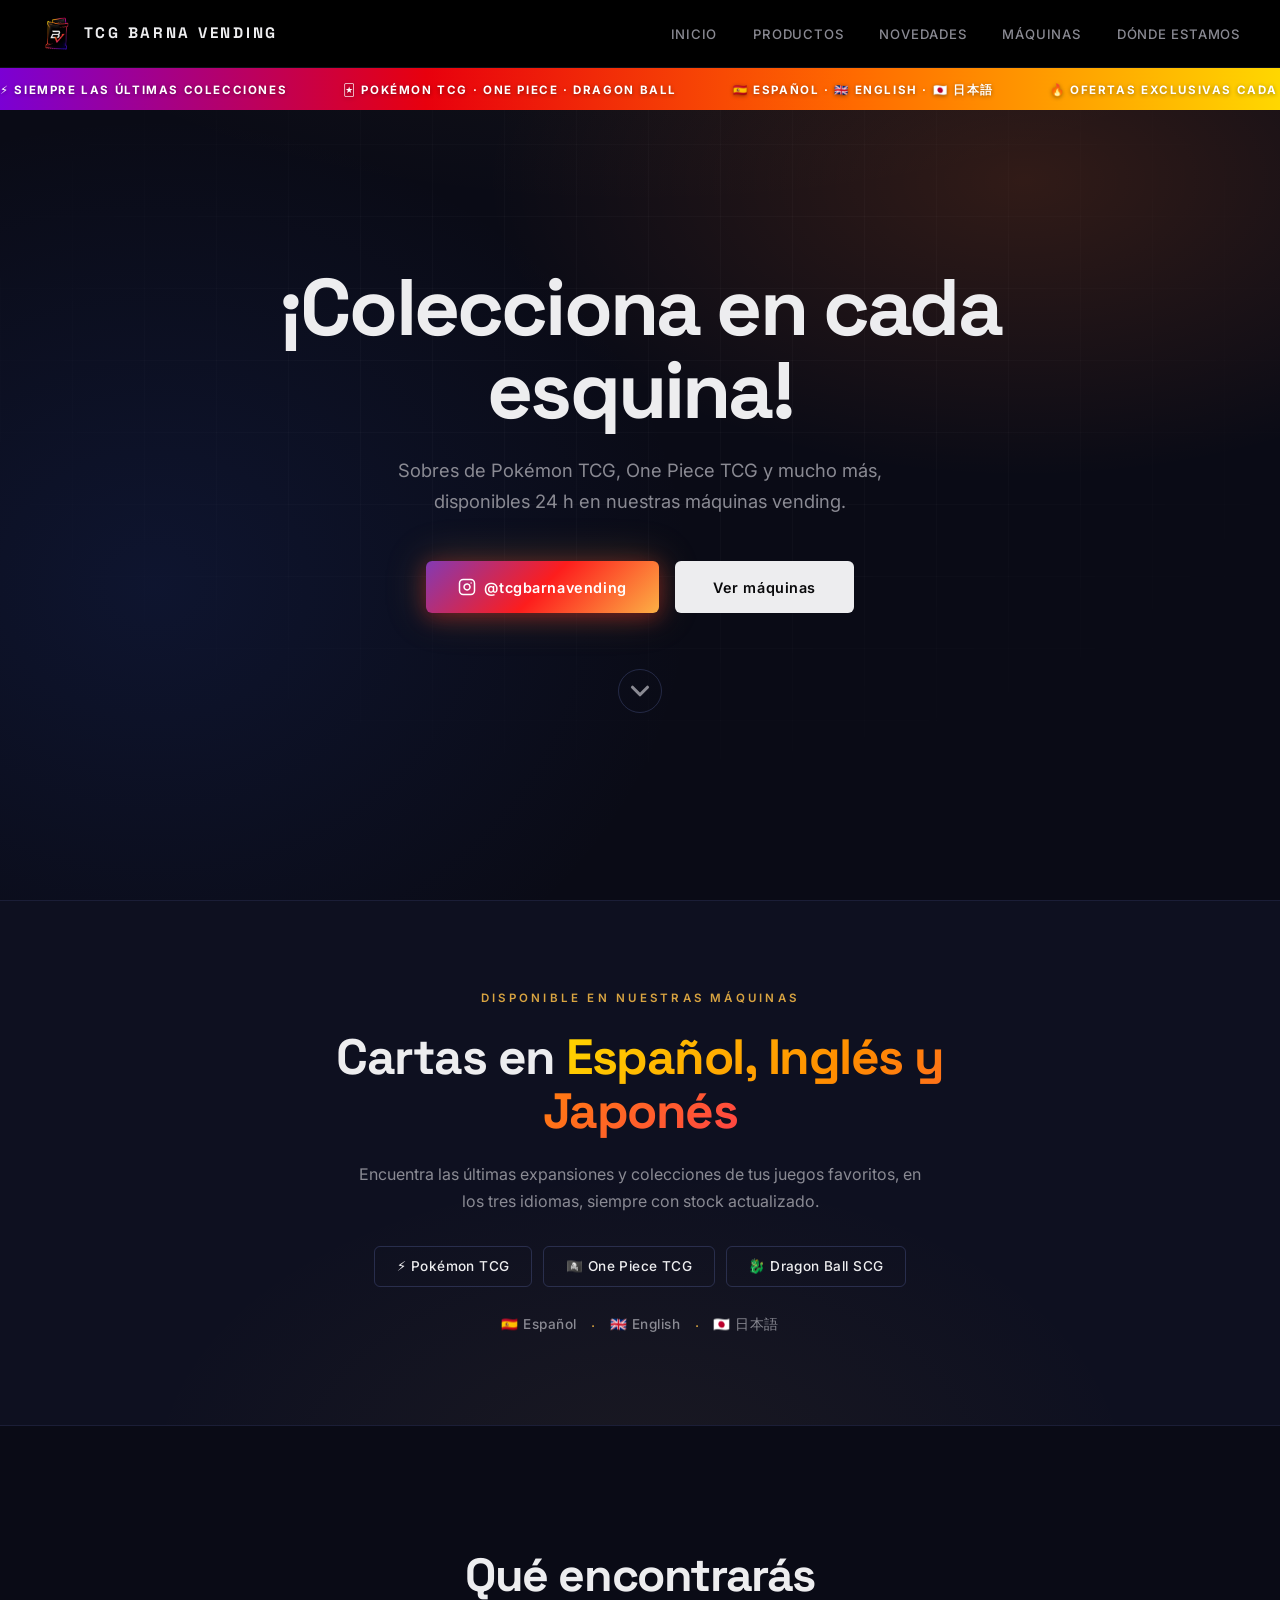
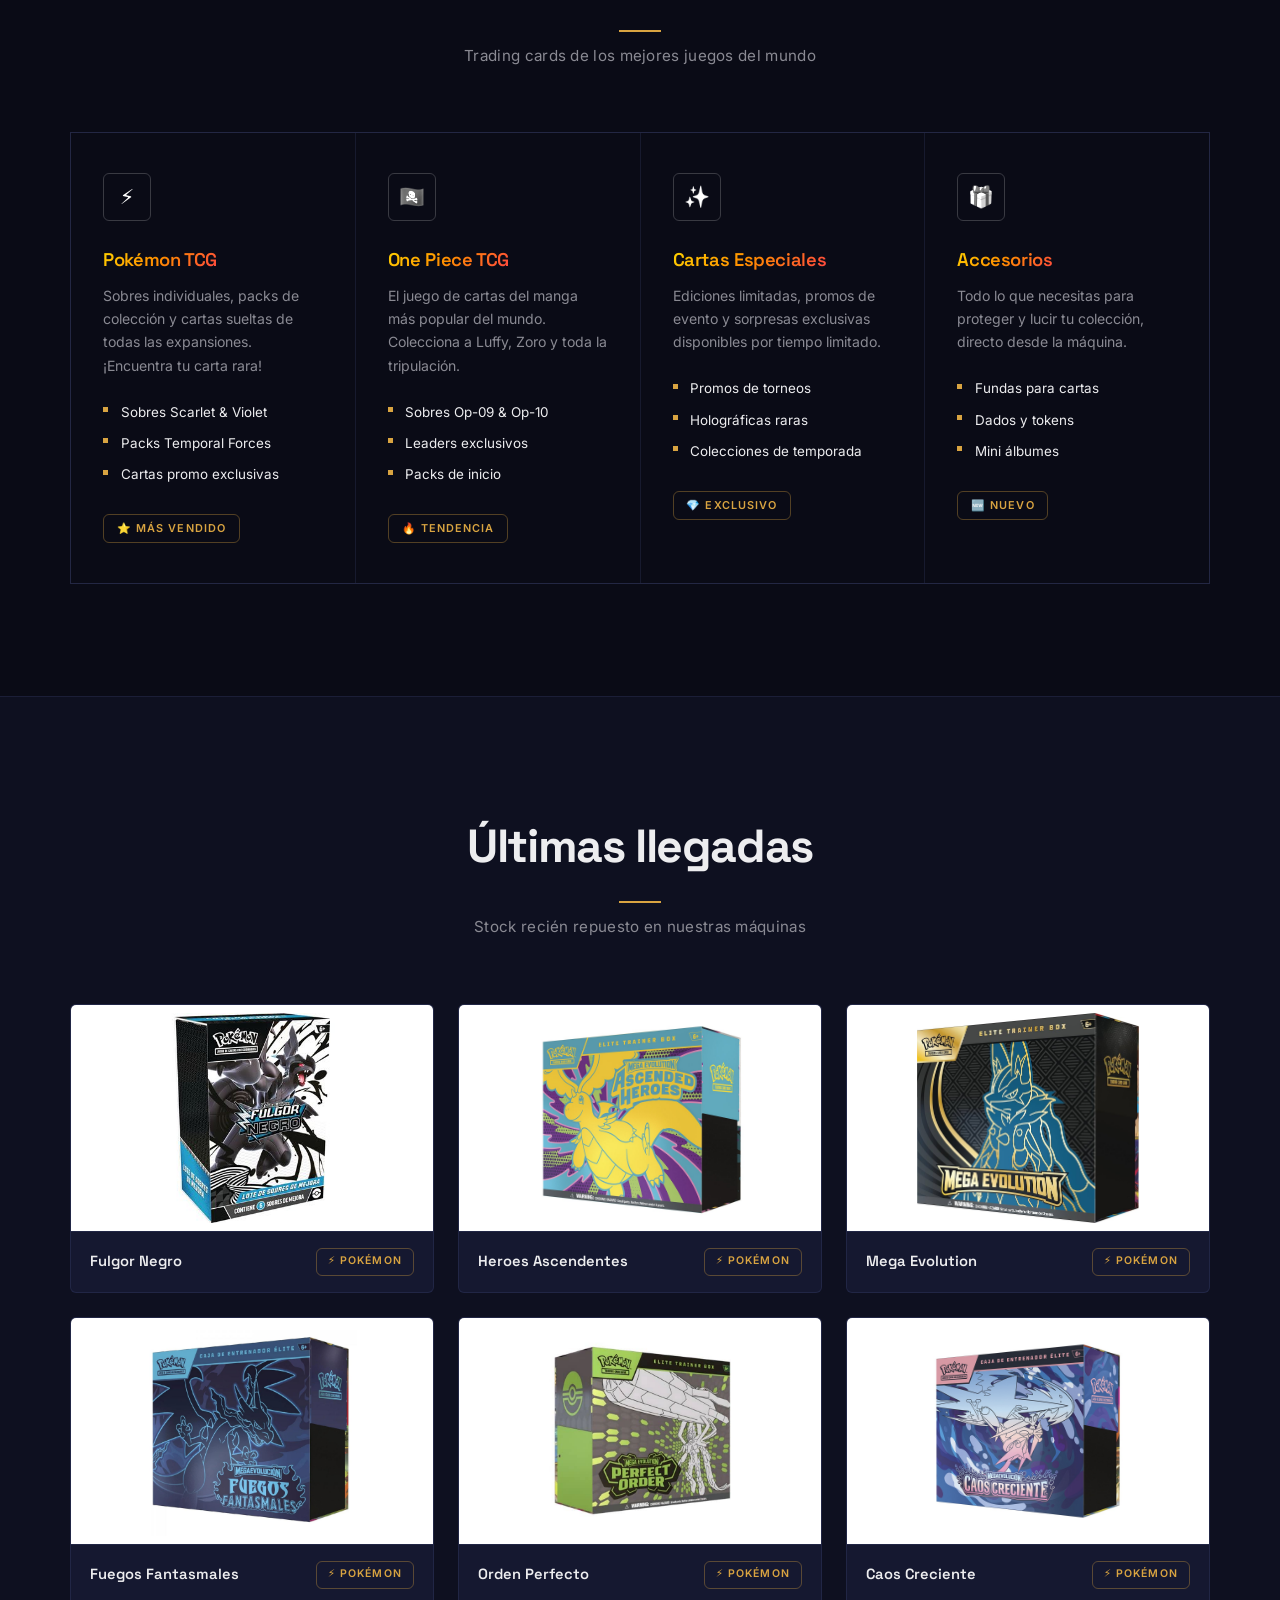
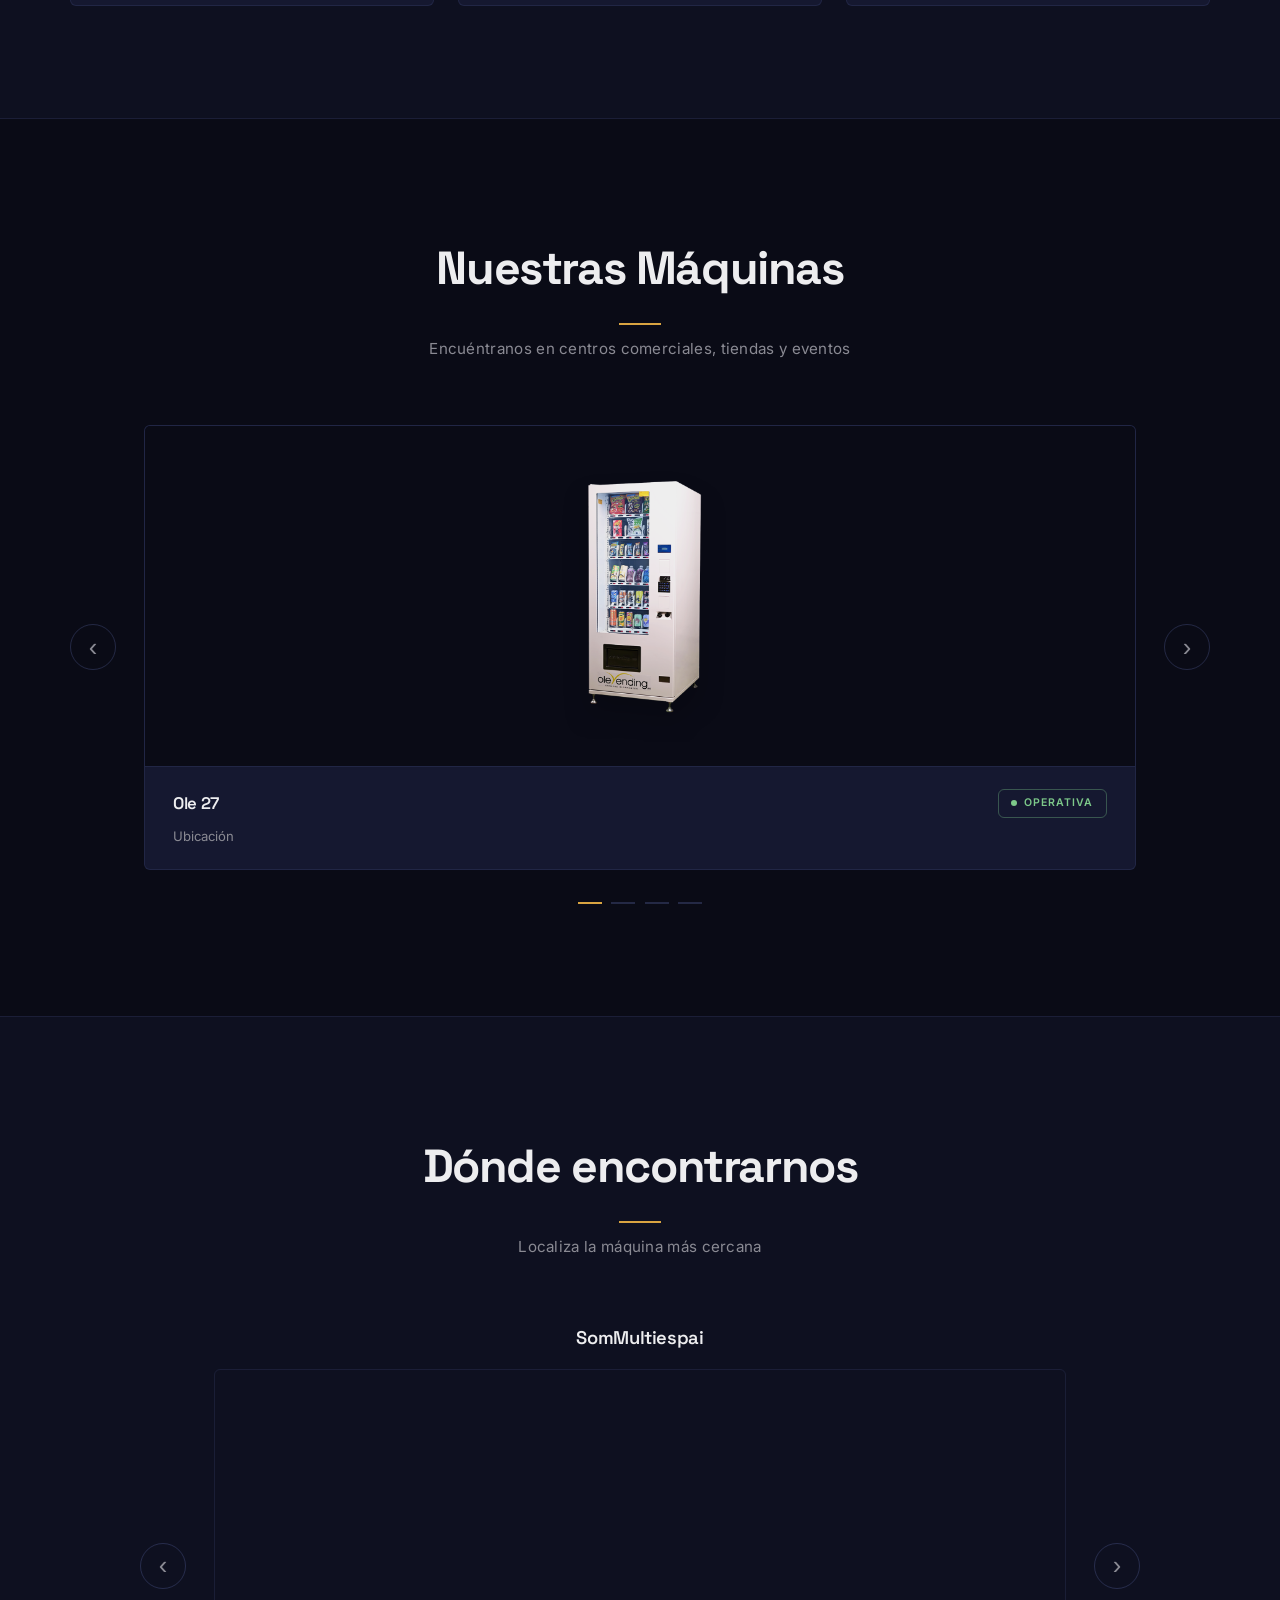
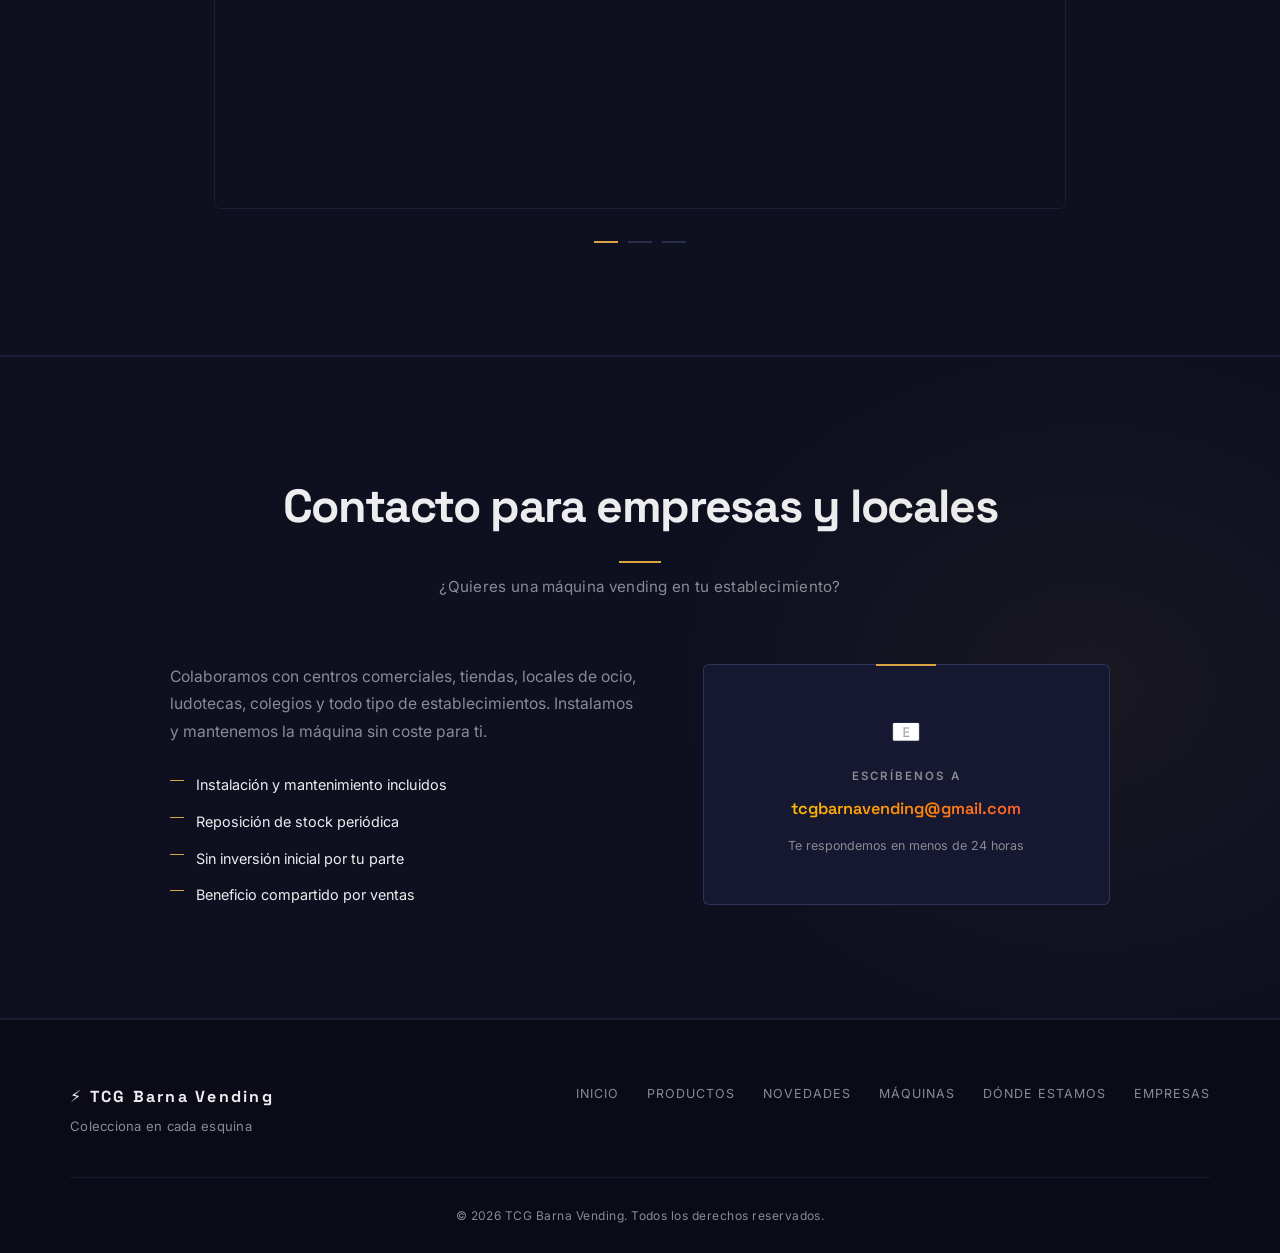
==== commit ec0cba35: "popup + ubis" ====
--- a/index.html
+++ b/index.html
@@ -64,6 +64,7 @@
   <link rel="stylesheet" href="css/contact.css" />
   <link rel="stylesheet" href="css/footer.css" />
   <link rel="stylesheet" href="css/responsive.css" />
+  <link rel="stylesheet" href="css/promo-modal.css" />
 </head>
 <body>
 
@@ -356,27 +357,82 @@
       <p>Localiza la máquina más cercana</p>
     </div>
 
-    <!-- ── CÓMO AÑADIR EL MAPA ────────────────────────────
-         1. Ve a Google Maps y busca tu ubicación
+    <!-- ── CÓMO AÑADIR CADA MAPA ──────────────────────────
+         1. Ve a Google Maps y busca la ubicación
          2. Haz clic en "Compartir" → "Insertar un mapa"
          3. Copia el código <iframe ...> que te da Google
-         4. Pégalo aquí sustituyendo el iframe de abajo
+         4. Pégalo en el src="" del iframe correspondiente
+         5. Cambia el texto de <h3> por el nombre de esa ubicación
     ──────────────────────────────────────────────────── -->
-    <div class="map-wrap">
-      <iframe
-        class="map-frame"
-        src=""
-        allowfullscreen=""
-        loading="lazy"
-        referrerpolicy="no-referrer-when-downgrade"
-        title="Ubicación TCG Barna Vending">
-      </iframe>
-      <div class="map-placeholder">
-        <span>📍</span>
-        <p>Añade el embed de Google Maps</p>
-        <small>Ve a Google Maps → Compartir → Insertar un mapa → copia el &lt;iframe&gt;</small>
-      </div>
-    </div>
+    <div class="map-carousel-wrapper">
+      <button class="carousel-btn prev" id="mapPrevBtn">&#8249;</button>
+
+      <div class="map-carousel-track-container">
+        <div class="map-carousel-track" id="mapCarouselTrack">
+
+          <div class="map-carousel-slide">
+            <h3 class="map-slide-title">SomMultiespai</h3>
+            <div class="map-wrap">
+              <iframe
+                class="map-frame"
+                src="https://www.google.com/maps/embed?pb=!1m18!1m12!1m3!1d2991.189699622847!2d2.1759365853037416!3d41.43510531903121!2m3!1f0!2f0!3f0!3m2!1i1024!2i768!4f13.1!3m3!1m2!1s0x12a4bd26b6b2cc13%3A0xd1b1a5ef67da01bc!2sSOM%20Multiespai!5e0!3m2!1ses!2ses!4v1786381112158!5m2!1ses!2ses"
+                allowfullscreen=""
+                loading="lazy"
+                referrerpolicy="no-referrer-when-downgrade"
+                title="SomMultiespai — TCG Barna Vending">
+              </iframe>
+              <div class="map-placeholder">
+                <span>📍</span>
+                <p>Añade el embed de Google Maps</p>
+                <small>Ve a Google Maps → Compartir → Insertar un mapa → copia el &lt;iframe&gt;</small>
+              </div>
+            </div>
+          </div>
+
+          <div class="map-carousel-slide">
+            <h3 class="map-slide-title">Enjoy Padel Sabadell</h3>
+            <div class="map-wrap">
+              <iframe
+                class="map-frame"
+                src="https://www.google.com/maps/embed?pb=!1m18!1m12!1m3!1d2986.2797479057217!2d2.117887275819692!3d41.54153978641957!2m3!1f0!2f0!3f0!3m2!1i1024!2i768!4f13.1!3m3!1m2!1s0x12a4959855947e59%3A0x5636aeb51ff1d1c1!2sEnjoy%20Padel%20Sabadell%20SL!5e0!3m2!1sen!2ses!4v1786381223171!5m2!1sen!2ses"
+                allowfullscreen=""
+                loading="lazy"
+                referrerpolicy="no-referrer-when-downgrade"
+                title="Enjoy Padel Sabadell — TCG Barna Vending">
+              </iframe>
+              <div class="map-placeholder">
+                <span>📍</span>
+                <p>Añade el embed de Google Maps</p>
+                <small>Ve a Google Maps → Compartir → Insertar un mapa → copia el &lt;iframe&gt;</small>
+              </div>
+            </div>
+          </div>
+
+          <div class="map-carousel-slide">
+            <h3 class="map-slide-title">La Mar Bella Municipal Sports Complex</h3>
+            <div class="map-wrap">
+              <iframe
+                class="map-frame"
+                src="https://www.google.com/maps/embed?pb=!1m18!1m12!1m3!1d2992.8051888506866!2d2.2093644758127624!3d41.400036895210704!2m3!1f0!2f0!3f0!3m2!1i1024!2i768!4f13.1!3m3!1m2!1s0x12a4a3427884441d%3A0xa21c45d265f0581e!2sLa%20Mar%20Bella%20Municipal%20Sports%20Complex!5e0!3m2!1sen!2ses!4v1786381243292!5m2!1sen!2ses"
+                allowfullscreen=""
+                loading="lazy"
+                referrerpolicy="no-referrer-when-downgrade"
+                title="La Mar Bella Municipal Sports Complex — TCG Barna Vending">
+              </iframe>
+              <div class="map-placeholder">
+                <span>📍</span>
+                <p>Añade el embed de Google Maps</p>
+                <small>Ve a Google Maps → Compartir → Insertar un mapa → copia el &lt;iframe&gt;</small>
+              </div>
+            </div>
+          </div>
+
+        </div>
+      </div>
+
+      <button class="carousel-btn next" id="mapNextBtn">&#8250;</button>
+    </div>
+    <div class="carousel-dots" id="mapCarouselDots"></div>
   </section>
 
   <!-- STATS (comentado temporalmente)
@@ -454,6 +510,8 @@
 
   <script src="js/navbar.js" defer></script>
   <script src="js/carousel.js" defer></script>
+  <script src="js/map-carousel.js" defer></script>
   <script src="js/animations.js" defer></script>
+  <script src="js/promo-modal.js" defer></script>
 </body>
 </html>
--- a/css/map.css
+++ b/css/map.css
@@ -14,7 +14,6 @@
   height: 100%;
   border: none;
   display: block;
-  filter: grayscale(1) invert(.92) contrast(.9);
 }
 
 .map-frame[src=""] { display: none; }
@@ -43,3 +42,36 @@
 .map-placeholder small { font-size: .78rem; max-width: 360px; line-height: 1.5; }
 
 .map-frame:not([src=""]) + .map-placeholder { display: none; }
+
+/* ── CARRUSEL DE MAPAS ────────────────────────────── */
+.map-carousel-wrapper {
+  display: flex;
+  align-items: center;
+  gap: 1.25rem;
+  max-width: 1000px;
+  margin: 0 auto;
+}
+
+.map-carousel-track-container {
+  flex: 1;
+  overflow: hidden;
+}
+
+.map-carousel-track {
+  display: flex;
+  transition: transform .5s cubic-bezier(.4,0,.2,1);
+}
+
+.map-carousel-slide {
+  min-width: 100%;
+  padding: 0 .5rem;
+}
+
+.map-slide-title {
+  text-align: center;
+  font-family: var(--font-display);
+  font-size: 1.15rem;
+  font-weight: 600;
+  color: var(--text);
+  margin-bottom: 1rem;
+}
--- a/css/promo-modal.css
+++ b/css/promo-modal.css
@@ -0,0 +1,189 @@
+/* PROMO MODAL — popup promocional de Instagram */
+
+.promo-modal-overlay {
+  position: fixed;
+  inset: 0;
+  z-index: 1000;
+  display: flex;
+  align-items: center;
+  justify-content: center;
+  padding: 20px;
+  background: rgba(6, 7, 15, .78);
+  backdrop-filter: blur(6px);
+  -webkit-backdrop-filter: blur(6px);
+  opacity: 0;
+  visibility: hidden;
+  transition: opacity .35s ease, visibility .35s ease;
+}
+
+.promo-modal-overlay.is-visible {
+  opacity: 1;
+  visibility: visible;
+}
+
+.promo-modal {
+  display: flex;
+  width: 100%;
+  max-width: 760px;
+  max-height: 90vh;
+  background: var(--dark2);
+  border: 1px solid var(--line-strong);
+  border-radius: 14px;
+  overflow: hidden;
+  box-shadow: var(--shadow), 0 0 0 1px rgba(217, 164, 65, .08);
+  transform: scale(.94) translateY(10px);
+  opacity: 0;
+  transition: transform .35s cubic-bezier(.2, .8, .2, 1), opacity .35s ease;
+}
+
+.promo-modal-overlay.is-visible .promo-modal {
+  transform: scale(1) translateY(0);
+  opacity: 1;
+}
+
+/* IZQUIERDA — imagen */
+.promo-modal-media {
+  flex: 0 0 45%;
+  position: relative;
+  min-height: 0;
+}
+
+.promo-modal-media img {
+  width: 100%;
+  height: 100%;
+  object-fit: cover;
+  display: block;
+}
+
+/* DERECHA — contenido */
+.promo-modal-content {
+  flex: 0 0 55%;
+  position: relative;
+  display: flex;
+  flex-direction: column;
+  justify-content: space-between;
+  padding: 40px 32px 32px;
+  background: linear-gradient(160deg, var(--dark2) 0%, var(--dark) 100%);
+}
+
+.promo-modal-close {
+  position: absolute;
+  top: 14px;
+  right: 14px;
+  width: 34px;
+  height: 34px;
+  border-radius: 50%;
+  border: 1px solid var(--line-strong);
+  background: rgba(255, 255, 255, .04);
+  color: var(--text);
+  font-size: 16px;
+  line-height: 1;
+  cursor: pointer;
+  display: flex;
+  align-items: center;
+  justify-content: center;
+  transition: background .2s ease, border-color .2s ease, transform .2s ease;
+}
+
+.promo-modal-close:hover {
+  background: var(--accent-soft);
+  border-color: var(--accent-line);
+  transform: rotate(90deg);
+}
+
+.promo-modal-body {
+  margin-top: 28px;
+}
+
+.promo-modal-eyebrow {
+  display: inline-block;
+  font-family: var(--font-display);
+  font-size: 12px;
+  font-weight: 600;
+  letter-spacing: .12em;
+  text-transform: uppercase;
+  color: var(--accent);
+  margin-bottom: 10px;
+}
+
+.promo-modal-title {
+  font-family: var(--font-display);
+  font-size: 24px;
+  font-weight: 700;
+  color: var(--text);
+  margin: 0 0 12px;
+  line-height: 1.2;
+}
+
+.promo-modal-text {
+  font-family: var(--font-body);
+  font-size: 14.5px;
+  line-height: 1.6;
+  color: var(--muted);
+  margin: 0;
+}
+
+.promo-modal-cta {
+  display: flex;
+  align-items: center;
+  justify-content: center;
+  gap: 8px;
+  margin-top: 24px;
+  padding: 15px 24px;
+  border-radius: var(--radius);
+  border: none;
+  background: linear-gradient(135deg, #FFD700 0%, #FF8C00 50%, #FF4444 100%);
+  color: #1a0e00;
+  font-family: var(--font-display);
+  font-weight: 700;
+  font-size: 14.5px;
+  letter-spacing: .04em;
+  text-transform: uppercase;
+  text-decoration: none;
+  cursor: pointer;
+  box-shadow: 0 8px 24px rgba(255, 90, 30, .28);
+  transition: transform .2s ease, box-shadow .2s ease, filter .2s ease;
+}
+
+.promo-modal-cta:hover {
+  transform: translateY(-2px);
+  box-shadow: 0 12px 34px rgba(255, 90, 30, .42);
+  filter: brightness(1.08);
+}
+
+/* RESPONSIVE */
+@media (max-width: 640px) {
+  .promo-modal {
+    flex-direction: column;
+    max-height: 88vh;
+    overflow-y: auto;
+  }
+
+  .promo-modal-media {
+    flex: 0 0 auto;
+    height: 200px;
+  }
+
+  .promo-modal-content {
+    flex: 1 1 auto;
+    padding: 28px 22px 24px;
+  }
+
+  .promo-modal-body {
+    margin-top: 10px;
+  }
+
+  .promo-modal-title {
+    font-size: 20px;
+  }
+}
+
+/* Contenido de página oscurecido/desenfocado mientras el modal está abierto */
+body.promo-modal-open > :not(.promo-modal-overlay) {
+  filter: blur(2px) brightness(.7);
+  transition: filter .35s ease;
+}
+
+body.promo-modal-open {
+  overflow: hidden;
+}
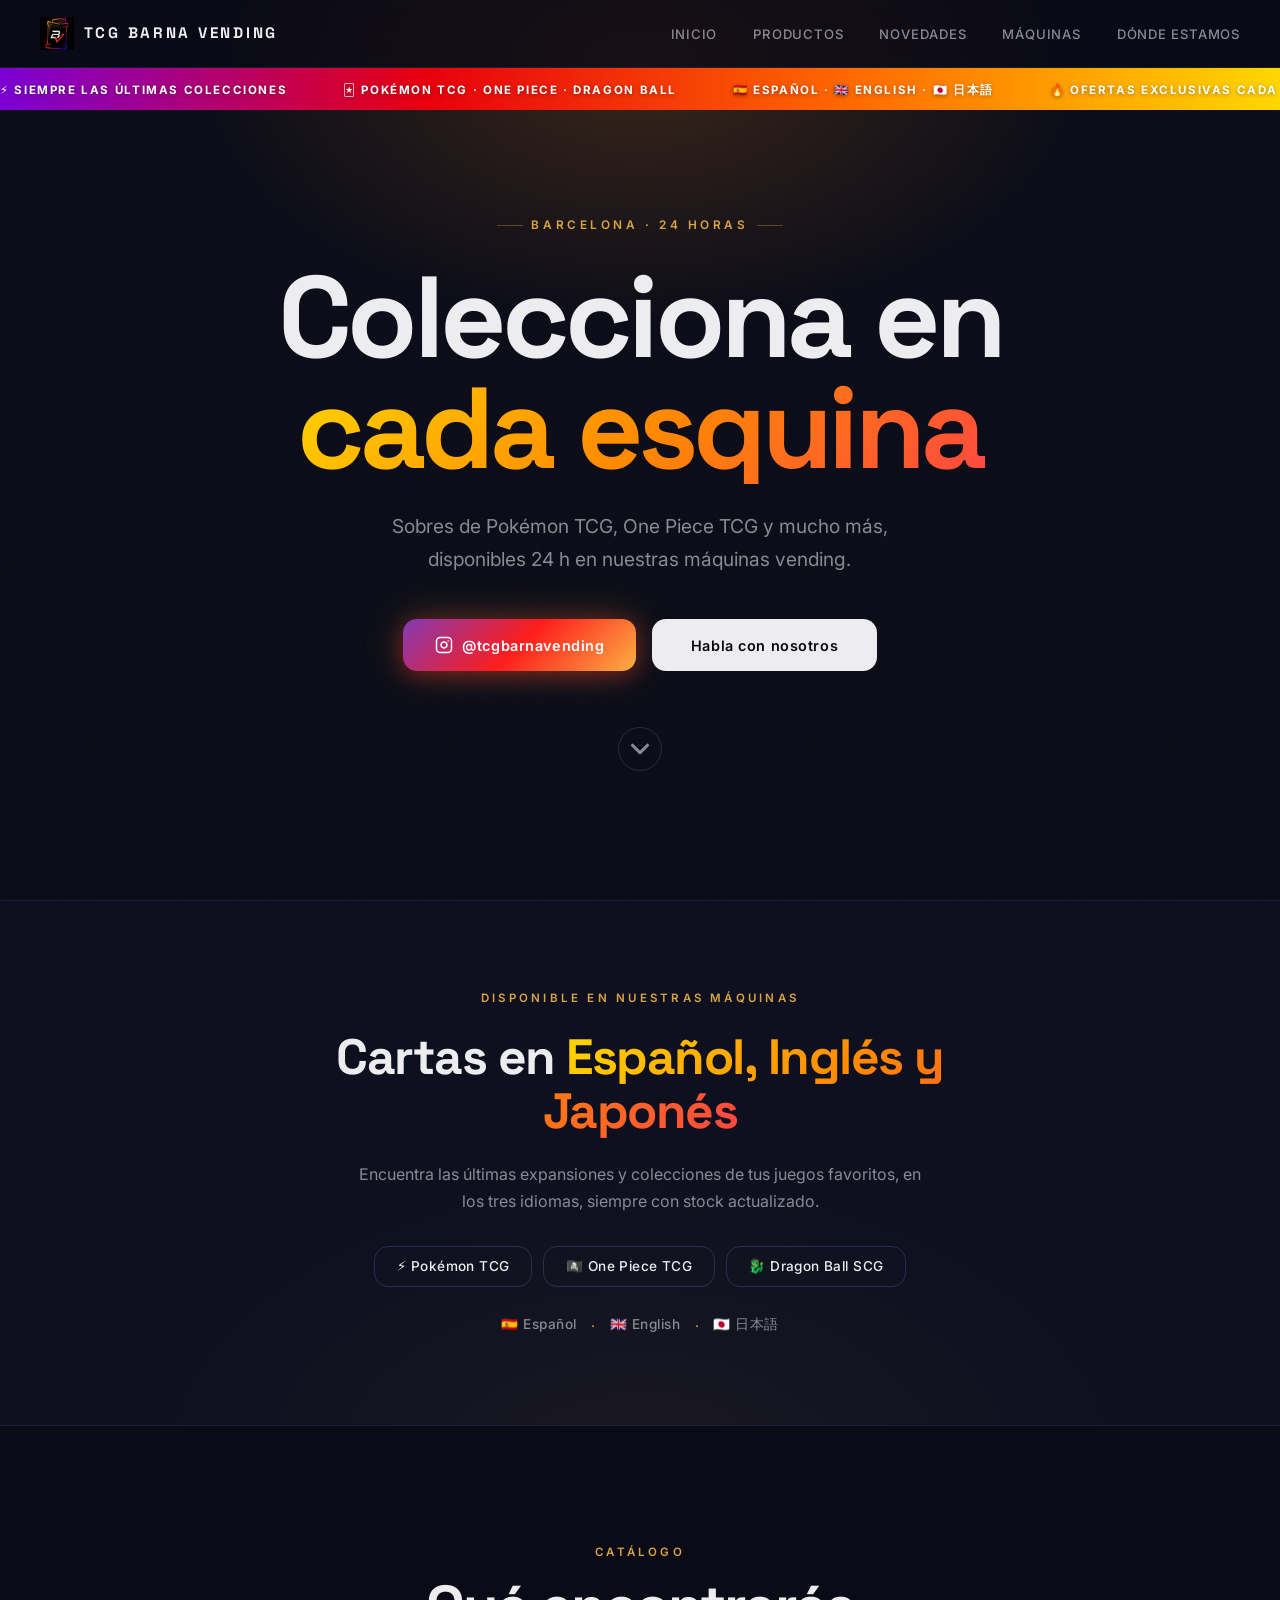
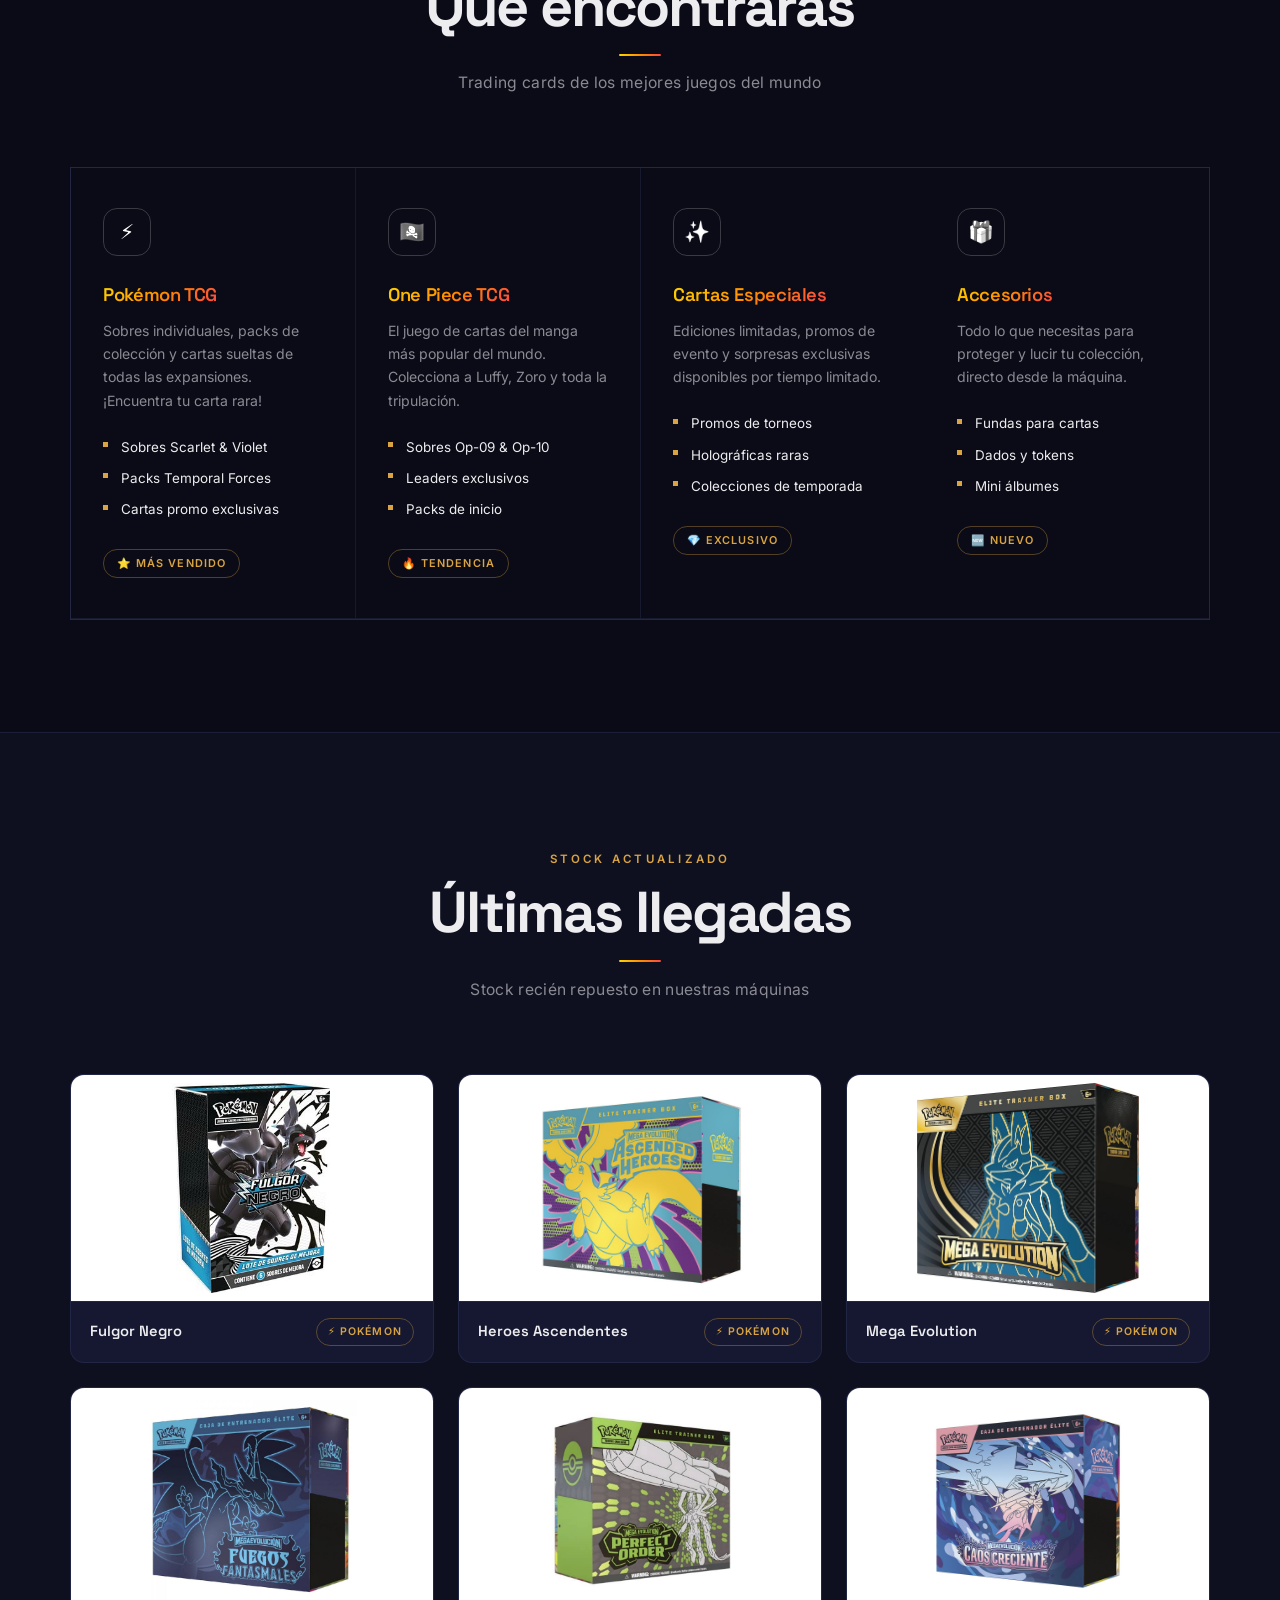
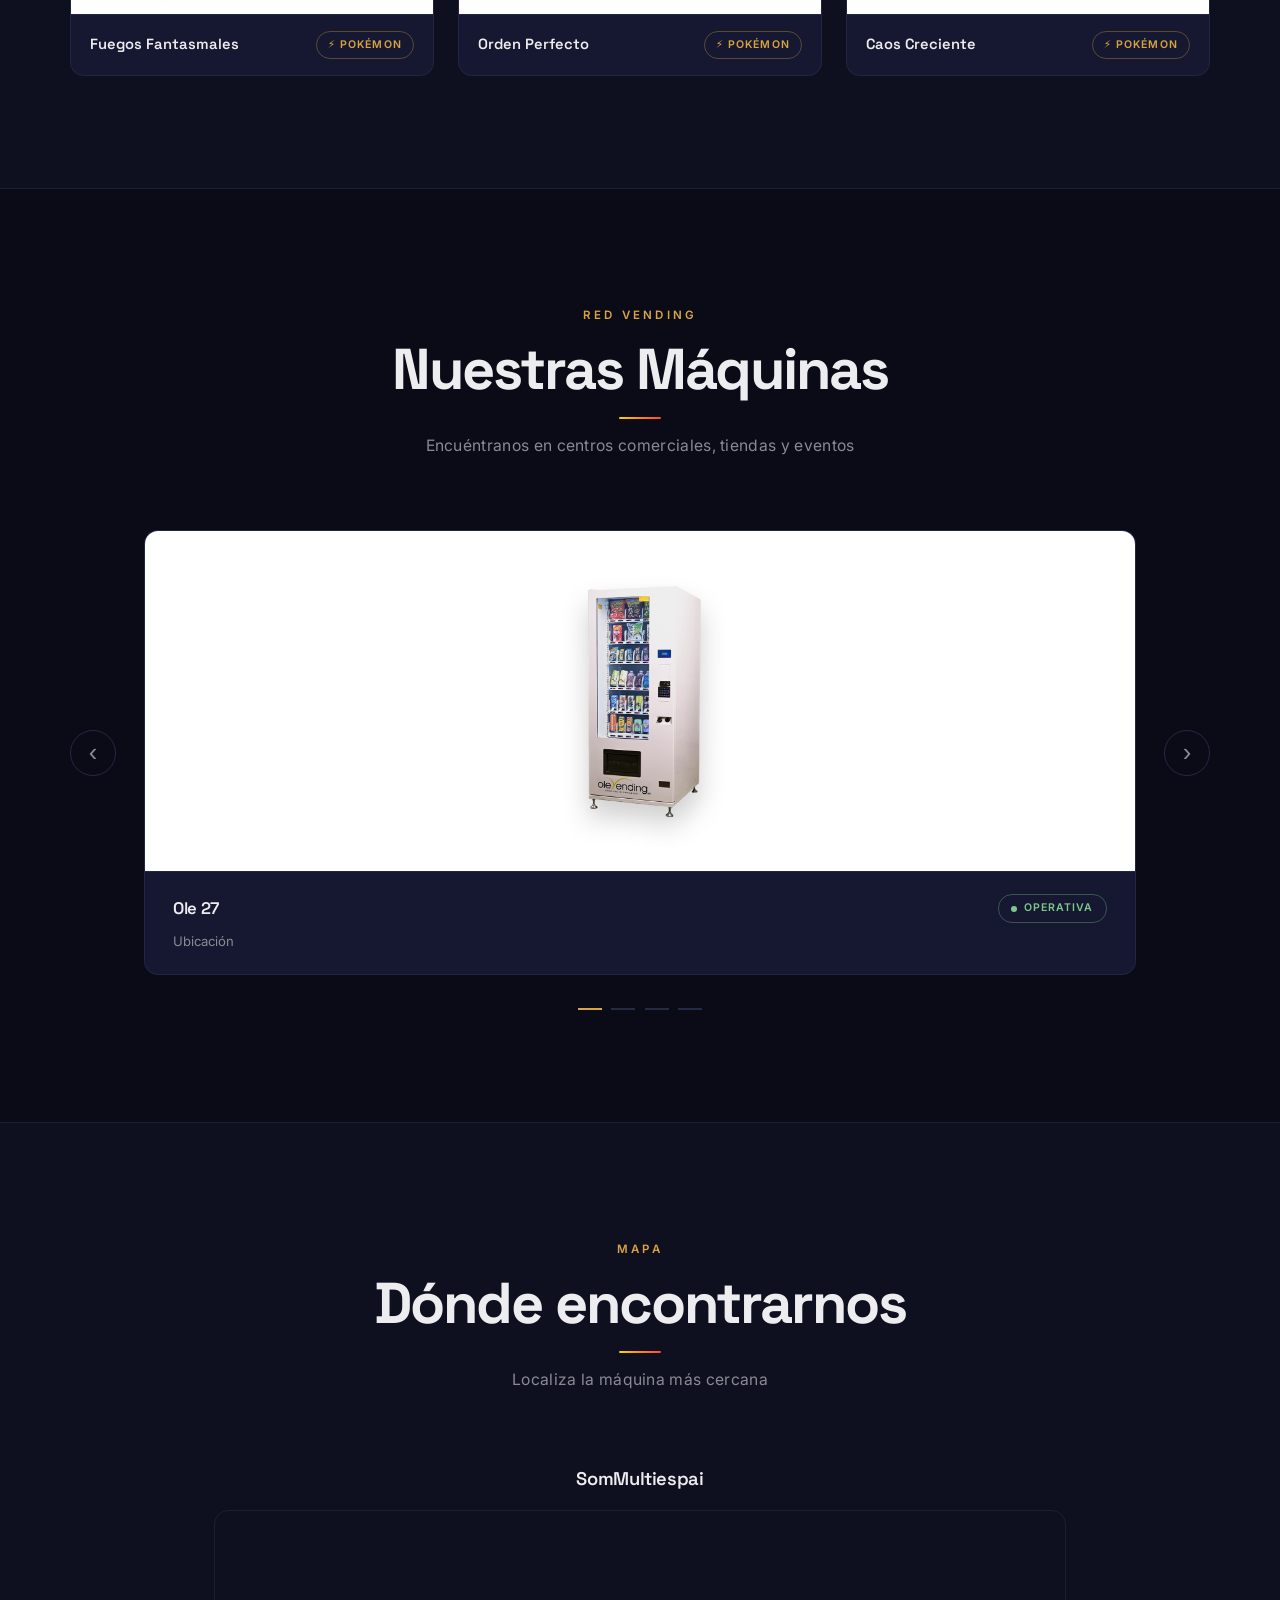
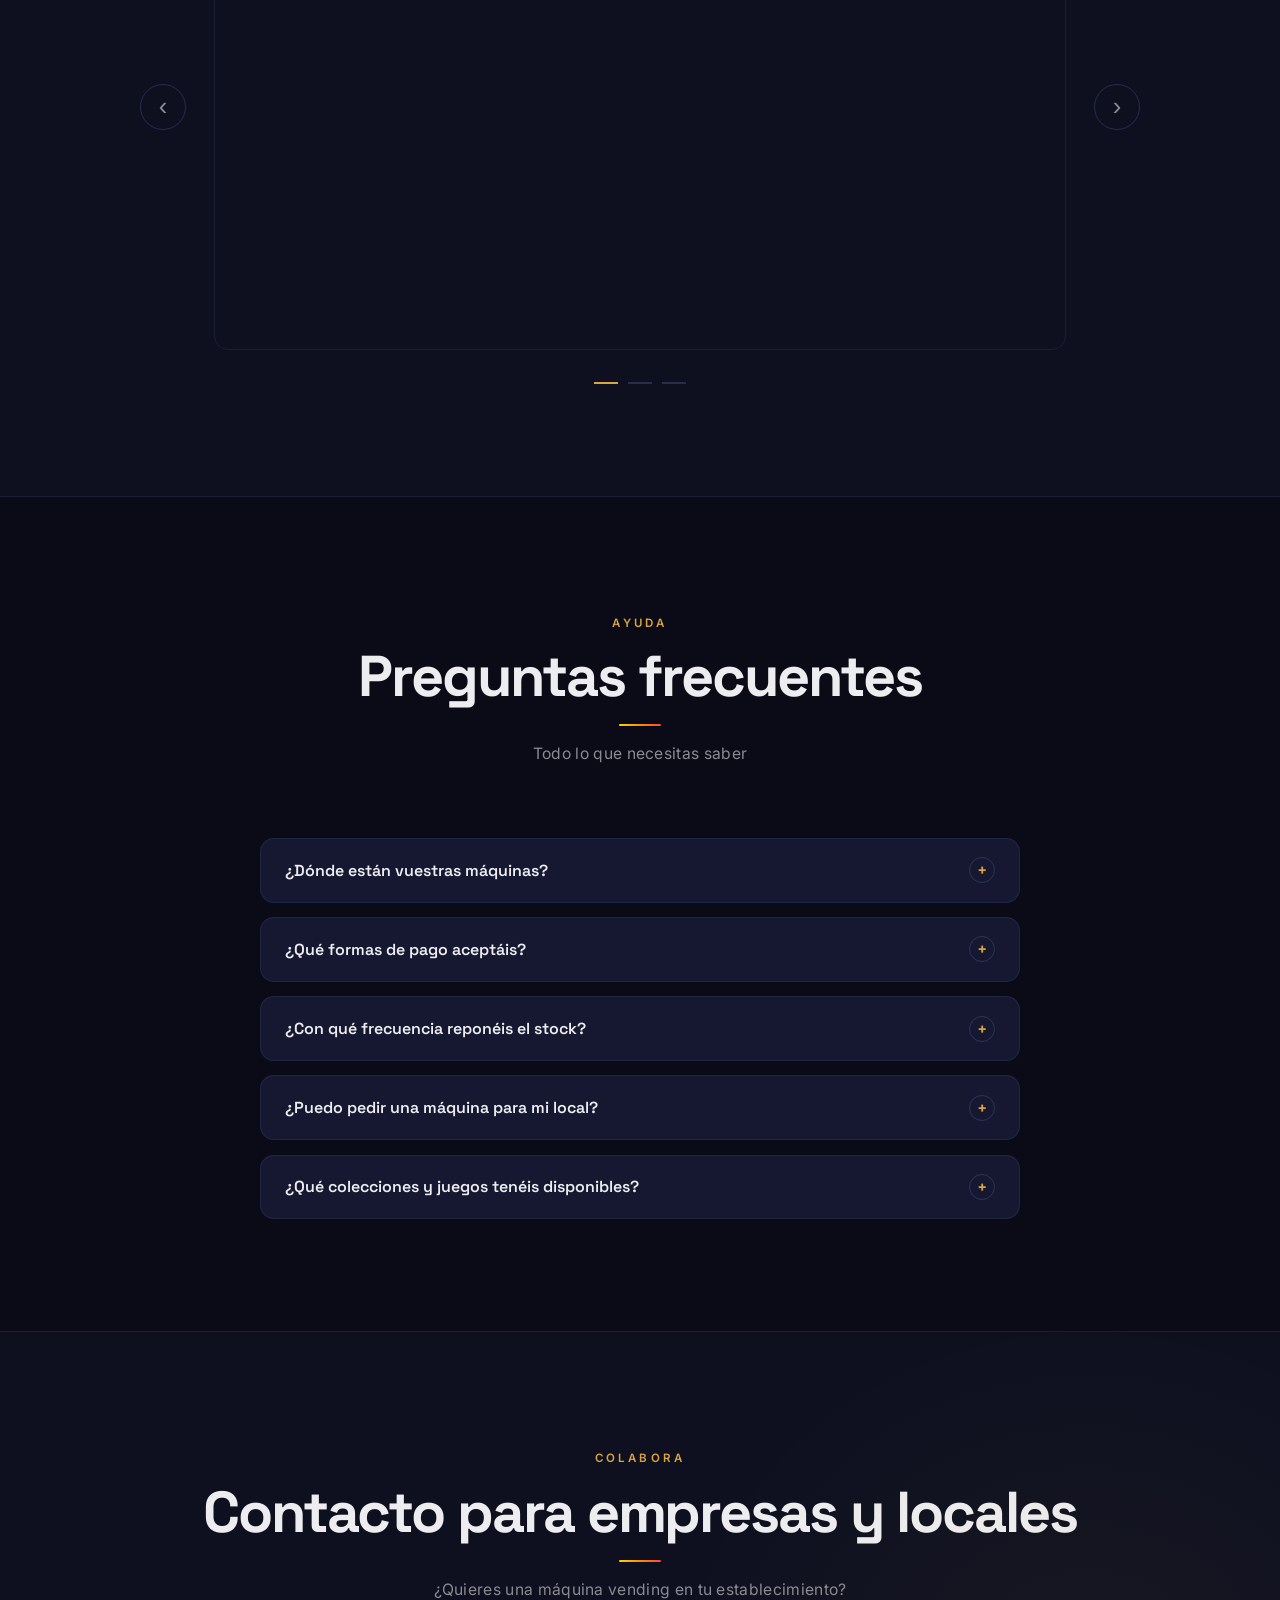
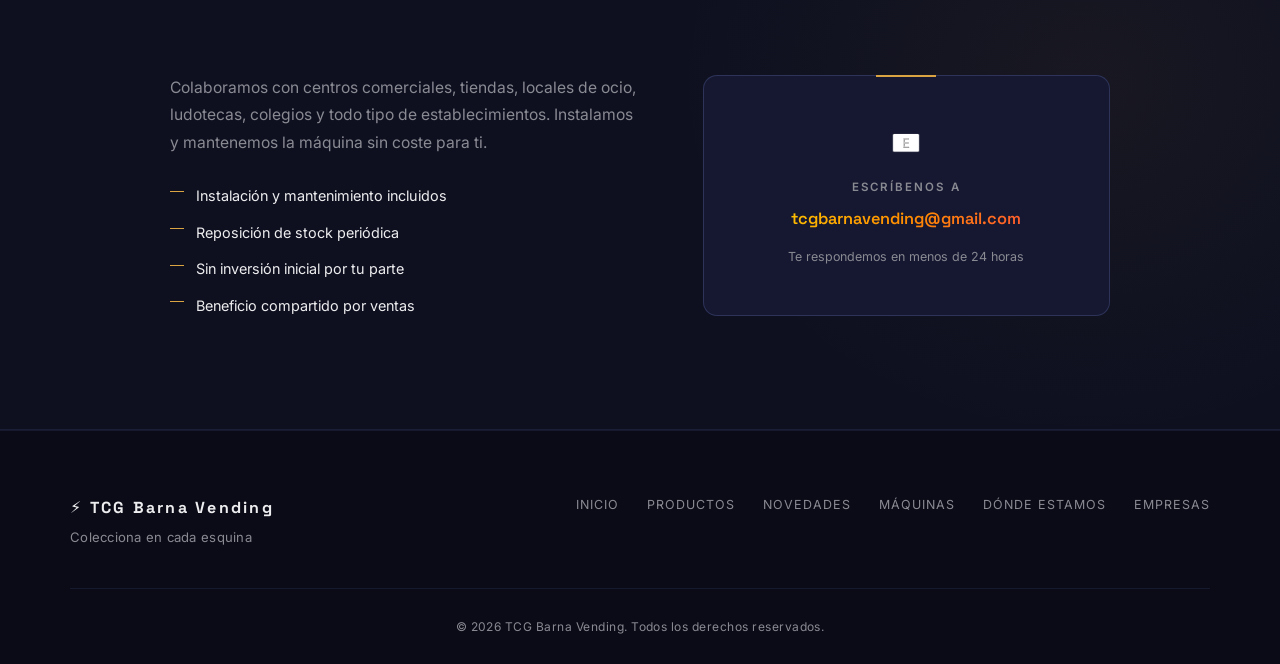
==== commit 2f669569: "claude fix hehe" ====
--- a/index.html
+++ b/index.html
@@ -45,6 +45,41 @@
   }
   </script>
 
+  <!-- Schema.org FAQPage -->
+  <script type="application/ld+json">
+  {
+    "@context": "https://schema.org",
+    "@type": "FAQPage",
+    "mainEntity": [
+      {
+        "@type": "Question",
+        "name": "¿Dónde están vuestras máquinas?",
+        "acceptedAnswer": { "@type": "Answer", "text": "Tenemos máquinas repartidas por Barcelona y alrededores, en centros deportivos, locales de ocio y otros establecimientos. Puedes ver las ubicaciones exactas en el mapa de la web." }
+      },
+      {
+        "@type": "Question",
+        "name": "¿Qué formas de pago aceptáis?",
+        "acceptedAnswer": { "@type": "Answer", "text": "El pago es solo con tarjeta, contactless o móvil (Apple Pay, Google Pay). No aceptamos efectivo." }
+      },
+      {
+        "@type": "Question",
+        "name": "¿Con qué frecuencia reponéis el stock?",
+        "acceptedAnswer": { "@type": "Answer", "text": "Revisamos y reponemos las máquinas de forma periódica para que siempre tengas acceso a las últimas colecciones y novedades disponibles." }
+      },
+      {
+        "@type": "Question",
+        "name": "¿Puedo pedir una máquina para mi local?",
+        "acceptedAnswer": { "@type": "Answer", "text": "Sí. Instalamos y mantenemos la máquina sin coste para ti. Puedes llamarnos, escribirnos por email o mandarnos un mensaje por Instagram y te damos toda la información." }
+      },
+      {
+        "@type": "Question",
+        "name": "¿Qué colecciones y juegos tenéis disponibles?",
+        "acceptedAnswer": { "@type": "Answer", "text": "Encontrarás sobres de Pokémon TCG, One Piece TCG y Dragon Ball SCG, con las colecciones y ediciones especiales más recientes." }
+      }
+    ]
+  }
+  </script>
+
   <link rel="icon" href="data:image/svg+xml,<svg xmlns='http://www.w3.org/2000/svg' viewBox='0 0 100 100'><path d='M10 50 A40 40 0 0 1 90 50Z' fill='%23E53935'/><path d='M10 50 A40 40 0 0 0 90 50Z' fill='%23fff'/><circle cx='50' cy='50' r='40' fill='none' stroke='%23222' stroke-width='5'/><line x1='10' y1='50' x2='90' y2='50' stroke='%23222' stroke-width='5'/><circle cx='50' cy='50' r='13' fill='%23222'/><circle cx='50' cy='50' r='8' fill='%23fff'/></svg>" />
   <!-- Tipografías -->
   <link rel="preconnect" href="https://fonts.googleapis.com" />
@@ -65,8 +100,10 @@
   <link rel="stylesheet" href="css/footer.css" />
   <link rel="stylesheet" href="css/responsive.css" />
   <link rel="stylesheet" href="css/promo-modal.css" />
+  <link rel="stylesheet" href="css/faq.css" />
 </head>
 <body>
+
 
   <!-- NAVBAR -->
   <nav class="navbar">
@@ -105,7 +142,8 @@
   <!-- HERO -->
   <section class="hero" id="inicio">
     <div class="hero-content">
-      <h1>¡Colecciona en cada esquina!</h1>
+      <span class="hero-eyebrow">Barcelona · 24&nbsp;horas</span>
+      <h1>Colecciona en <span class="text-grad">cada esquina</span></h1>
       <p>Sobres de Pokémon TCG, One Piece TCG y mucho más, disponibles 24 h en nuestras máquinas vending.</p>
       <div class="hero-btns">
         <div class="btn-instagram-wrap">
@@ -115,7 +153,7 @@
             @tcgbarnavending
           </a>
         </div>
-        <a href="#maquinas" class="btn-primary">Ver máquinas</a>
+        <a href="https://ig.me/m/tcgbarnavending" target="_blank" rel="noopener" class="btn-primary">Habla con nosotros</a>
       </div>
       <a href="#colecciones" class="scroll-down" aria-label="Bajar">
         <svg xmlns="http://www.w3.org/2000/svg" width="30" height="30" viewBox="0 0 24 24" fill="none" stroke="currentColor" stroke-width="2.5" stroke-linecap="round" stroke-linejoin="round"><polyline points="6 9 12 15 18 9"/></svg>
@@ -147,6 +185,7 @@
   <!-- PRODUCTOS -->
   <section class="section" id="productos">
     <div class="section-header">
+      <span class="section-eyebrow">Catálogo</span>
       <h2>Qué encontrarás</h2>
       <p>Trading cards de los mejores juegos del mundo</p>
     </div>
@@ -207,6 +246,7 @@
   <!-- ÚLTIMAS LLEGADAS -->
   <section class="section section-dark" id="llegadas">
     <div class="section-header">
+      <span class="section-eyebrow">Stock actualizado</span>
       <h2>Últimas llegadas</h2>
       <p>Stock recién repuesto en nuestras máquinas</p>
     </div>
@@ -279,6 +319,7 @@
   <!-- CARRUSEL DE MÁQUINAS -->
   <section class="section" id="maquinas">
     <div class="section-header">
+      <span class="section-eyebrow">Red vending</span>
       <h2>Nuestras Máquinas</h2>
       <p>Encuéntranos en centros comerciales, tiendas y eventos</p>
     </div>
@@ -353,6 +394,7 @@
   <!-- MAPA -->
   <section class="section section-dark" id="ubicaciones">
     <div class="section-header">
+      <span class="section-eyebrow">Mapa</span>
       <h2>Dónde encontrarnos</h2>
       <p>Localiza la máquina más cercana</p>
     </div>
@@ -435,6 +477,67 @@
     <div class="carousel-dots" id="mapCarouselDots"></div>
   </section>
 
+  <!-- FAQ -->
+  <section class="section" id="faq">
+    <div class="section-header">
+      <span class="section-eyebrow">Ayuda</span>
+      <h2>Preguntas frecuentes</h2>
+      <p>Todo lo que necesitas saber</p>
+    </div>
+
+    <div class="faq-list">
+      <div class="faq-item">
+        <button class="faq-question" aria-expanded="false">
+          <span>¿Dónde están vuestras máquinas?</span>
+          <span class="faq-icon">+</span>
+        </button>
+        <div class="faq-answer">
+          <p>Tenemos máquinas repartidas por Barcelona y alrededores, en centros deportivos, locales de ocio y otros establecimientos. Puedes ver las ubicaciones exactas en el mapa de más arriba.</p>
+        </div>
+      </div>
+
+      <div class="faq-item">
+        <button class="faq-question" aria-expanded="false">
+          <span>¿Qué formas de pago aceptáis?</span>
+          <span class="faq-icon">+</span>
+        </button>
+        <div class="faq-answer">
+          <p>El pago es solo con tarjeta, contactless o móvil (Apple Pay, Google Pay). No aceptamos efectivo.</p>
+        </div>
+      </div>
+
+      <div class="faq-item">
+        <button class="faq-question" aria-expanded="false">
+          <span>¿Con qué frecuencia reponéis el stock?</span>
+          <span class="faq-icon">+</span>
+        </button>
+        <div class="faq-answer">
+          <p>Revisamos y reponemos las máquinas de forma periódica para que siempre tengas acceso a las últimas colecciones y novedades disponibles.</p>
+        </div>
+      </div>
+
+      <div class="faq-item">
+        <button class="faq-question" aria-expanded="false">
+          <span>¿Puedo pedir una máquina para mi local?</span>
+          <span class="faq-icon">+</span>
+        </button>
+        <div class="faq-answer">
+          <p>Sí. Instalamos y mantenemos la máquina sin coste para ti. Puedes llamarnos, escribirnos por email o mandarnos un mensaje por Instagram y te damos toda la información.</p>
+        </div>
+      </div>
+
+      <div class="faq-item">
+        <button class="faq-question" aria-expanded="false">
+          <span>¿Qué colecciones y juegos tenéis disponibles?</span>
+          <span class="faq-icon">+</span>
+        </button>
+        <div class="faq-answer">
+          <p>Encontrarás sobres de Pokémon TCG, One Piece TCG y Dragon Ball SCG, con las colecciones y ediciones especiales más recientes.</p>
+        </div>
+      </div>
+    </div>
+  </section>
+
   <!-- STATS (comentado temporalmente)
   <section class="section stats-section">
     <div class="stats-grid">
@@ -461,6 +564,7 @@
   <!-- CONTACTO EMPRESAS -->
   <section class="section section-dark" id="empresas">
     <div class="section-header">
+      <span class="section-eyebrow">Colabora</span>
       <h2>Contacto para empresas y locales</h2>
       <p>¿Quieres una máquina vending en tu establecimiento?</p>
     </div>
@@ -508,9 +612,17 @@
     </div>
   </footer>
 
+  <!-- STICKY CTA MÓVIL -->
+  <a href="https://ig.me/m/tcgbarnavending" target="_blank" rel="noopener" class="sticky-cta" aria-label="Habla con nosotros por Instagram">
+    <svg xmlns="http://www.w3.org/2000/svg" width="24" height="24" viewBox="0 0 24 24" fill="none" stroke="currentColor" stroke-width="2" stroke-linecap="round" stroke-linejoin="round" aria-hidden="true"><rect x="2" y="2" width="20" height="20" rx="5" ry="5"/><path d="M16 11.37A4 4 0 1 1 12.63 8 4 4 0 0 1 16 11.37z"/><line x1="17.5" y1="6.5" x2="17.51" y2="6.5"/></svg>
+  </a>
+
   <script src="js/navbar.js" defer></script>
   <script src="js/carousel.js" defer></script>
   <script src="js/map-carousel.js" defer></script>
+  <script src="js/faq.js" defer></script>
+  <script src="js/cursor-glow.js" defer></script>
+  <script src="js/holo-tilt.js" defer></script>
   <script src="js/animations.js" defer></script>
   <script src="js/promo-modal.js" defer></script>
 </body>
--- a/css/variables.css
+++ b/css/variables.css
@@ -21,7 +21,12 @@
   --line:        rgba(140,160,255,.10);
   --line-strong: rgba(140,160,255,.20);
 
-  --radius:  6px;
+  /* foil: el gradiente holo que usan las cartas premium — firma visual del sitio */
+  --foil: linear-gradient(135deg, #FFD700 0%, #FF8C00 50%, #FF4444 100%);
+
+  /* esquina redondeada tipo carta coleccionable */
+  --radius:    14px;
+  --radius-sm: 8px;
   --shadow:  0 20px 60px rgba(0,0,0,.5);
 
   --font-display: 'Space Grotesk', 'Segoe UI', system-ui, sans-serif;
--- a/css/base.css
+++ b/css/base.css
@@ -2,13 +2,21 @@
 
 html { scroll-behavior: smooth; }
 
+:root {
+  --gx: 50vw;
+  --gy: 30vh;
+  --glow-o: 0;
+}
+
 body {
   font-family: var(--font-body);
-  background: var(--dark);
   color: var(--text);
   overflow-x: hidden;
   -webkit-font-smoothing: antialiased;
   line-height: 1.6;
+  background:
+    radial-gradient(circle 600px at var(--gx) var(--gy), rgba(255,190,70,calc(.16 * var(--glow-o))) 0%, rgba(255,90,60,calc(.09 * var(--glow-o))) 35%, transparent 70%) fixed,
+    var(--dark);
 }
 
 h1, h2, h3, h4 {
--- a/css/navbar.css
+++ b/css/navbar.css
@@ -8,7 +8,9 @@
   align-items: center;
   padding: 0 2.5rem;
   height: 68px;
-  background: #000000;
+  background: rgba(10,11,22,.72);
+  backdrop-filter: blur(14px) saturate(140%);
+  -webkit-backdrop-filter: blur(14px) saturate(140%);
   border-bottom: 1px solid var(--line);
 }
 
--- a/css/hero.css
+++ b/css/hero.css
@@ -1,59 +1,80 @@
 /* ── HERO ─────────────────────────────────────────── */
 .hero {
-  min-height: 100vh;
+  min-height: 100svh;
   display: flex;
   align-items: center;
   justify-content: center;
   padding: 10rem 2rem 5rem;
   background:
-    radial-gradient(ellipse 70% 55% at 80% 20%, rgba(255,110,30,.16) 0%, transparent 60%),
-    radial-gradient(ellipse 90% 55% at 50% -10%, rgba(217,164,65,.06) 0%, transparent 60%),
-    radial-gradient(ellipse 65% 80% at 12% 65%, rgba(40,80,200,.14) 0%, transparent 65%),
+    radial-gradient(circle 600px at var(--gx) var(--gy), rgba(255,190,70,calc(.16 * var(--glow-o))) 0%, rgba(255,90,60,calc(.09 * var(--glow-o))) 35%, transparent 70%) fixed,
+    radial-gradient(ellipse 55% 45% at 50% 8%, rgba(255,140,30,.18) 0%, transparent 62%),
     var(--dark);
   position: relative;
   overflow: hidden;
   text-align: center;
 }
 
-/* rejilla técnica sutil de fondo */
+/* grano fino de fondo, como el reverso mate de una carta */
 .hero::before {
   content: '';
   position: absolute;
   inset: 0;
-  background-image:
-    linear-gradient(rgba(255,255,255,.025) 1px, transparent 1px),
-    linear-gradient(90deg, rgba(255,255,255,.025) 1px, transparent 1px);
-  background-size: 72px 72px;
-  mask-image: radial-gradient(ellipse 80% 70% at 50% 40%, black 30%, transparent 75%);
-  -webkit-mask-image: radial-gradient(ellipse 80% 70% at 50% 40%, black 30%, transparent 75%);
+  opacity: .5;
+  background-image: url("data:image/svg+xml,%3Csvg xmlns='http://www.w3.org/2000/svg' width='90' height='90'%3E%3Cfilter id='n'%3E%3CfeTurbulence type='fractalNoise' baseFrequency='.9' numOctaves='2' stitchTiles='stitch'/%3E%3C/filter%3E%3Crect width='100%25' height='100%25' filter='url(%23n)' opacity='.05'/%3E%3C/svg%3E");
   pointer-events: none;
+}
+
+.hero-eyebrow {
+  position: relative;
+  z-index: 2;
+  display: inline-flex;
+  align-items: center;
+  gap: .55rem;
+  font-size: .74rem;
+  font-weight: 600;
+  letter-spacing: .3em;
+  text-transform: uppercase;
+  color: var(--accent);
+  margin-bottom: 1.75rem;
+}
+.hero-eyebrow::before,
+.hero-eyebrow::after {
+  content: '';
+  width: 26px;
+  height: 1px;
+  background: var(--accent-line);
 }
 
 .hero-content {
   position: relative;
   z-index: 2;
-  max-width: 760px;
+  max-width: 900px;
 }
 
 .hero-content h1 {
-  font-size: clamp(2.6rem, 6.5vw, 5rem);
+  font-size: clamp(3.1rem, 9vw, 7.2rem);
   font-weight: 700;
-  line-height: 1.04;
-  letter-spacing: -.035em;
-  margin-bottom: 1.4rem;
+  line-height: .96;
+  letter-spacing: -.04em;
+  margin-bottom: 1.6rem;
   color: var(--text);
 }
 
+.hero-content h1 .text-grad {
+  display: block;
+}
+
 .hero-content p {
-  font-size: clamp(1rem, 2.2vw, 1.15rem);
+  font-size: clamp(1.02rem, 2.2vw, 1.2rem);
   color: var(--muted);
   margin: 0 auto 2.75rem;
   line-height: 1.7;
-  max-width: 540px;
+  max-width: 560px;
 }
 
 /* ── BUTTONS ──────────────────────────────────────── */
 .btn-primary {
+  position: relative;
   display: inline-block;
   padding: .9rem 2.4rem;
   background: var(--text);
@@ -65,12 +86,25 @@
   text-decoration: none;
   border: none;
   cursor: pointer;
+  overflow: hidden;
   transition: background .2s, transform .2s;
 }
 .btn-primary:hover {
-  background: var(--accent);
+  background: var(--foil);
+  color: #1a0e00;
   transform: translateY(-1px);
 }
+.btn-primary::after {
+  content: '';
+  position: absolute;
+  top: 0; left: -60%;
+  width: 40%; height: 100%;
+  background: linear-gradient(115deg, transparent, rgba(255,255,255,.55), transparent);
+  transform: skewX(-20deg);
+  transition: left .55s cubic-bezier(.4,0,.2,1);
+  pointer-events: none;
+}
+.btn-primary:hover::after { left: 130%; }
 
 .hero-btns {
   display: flex;
--- a/css/sections.css
+++ b/css/sections.css
@@ -3,25 +3,37 @@
   padding: 7rem 2rem;
 }
 .section-dark {
-  background: var(--dark2);
+  background:
+    radial-gradient(circle 600px at var(--gx) var(--gy), rgba(255,190,70,calc(.16 * var(--glow-o))) 0%, rgba(255,90,60,calc(.09 * var(--glow-o))) 35%, transparent 70%) fixed,
+    var(--dark2);
   border-top: 1px solid var(--line);
   border-bottom: 1px solid var(--line);
 }
 
 .section-header {
   text-align: center;
-  margin-bottom: 4rem;
+  margin-bottom: 4.5rem;
+}
+.section-eyebrow {
+  display: inline-block;
+  font-size: .72rem;
+  font-weight: 600;
+  letter-spacing: .28em;
+  text-transform: uppercase;
+  color: var(--accent);
+  margin-bottom: .9rem;
 }
 .section-header h2 {
-  font-size: clamp(1.9rem, 4vw, 2.9rem);
+  font-size: clamp(2.2rem, 5.5vw, 3.6rem);
   font-weight: 700;
-  letter-spacing: -.03em;
-  margin-bottom: .75rem;
+  letter-spacing: -.035em;
+  line-height: 1.05;
+  margin-bottom: .9rem;
   color: var(--text);
 }
 .section-header p {
   color: var(--muted);
-  font-size: .95rem;
+  font-size: .98rem;
   letter-spacing: .02em;
 }
 
@@ -31,13 +43,16 @@
   display: block;
   width: 42px;
   height: 2px;
-  background: var(--accent);
+  background: var(--foil);
   margin: 1.1rem auto 0;
+  border-radius: 2px;
 }
 
 /* ── BANNER COLECCIONES ───────────────────────────── */
 .colecciones-banner {
-  background: var(--dark2);
+  background:
+    radial-gradient(circle 600px at var(--gx) var(--gy), rgba(255,190,70,calc(.16 * var(--glow-o))) 0%, rgba(255,90,60,calc(.09 * var(--glow-o))) 35%, transparent 70%) fixed,
+    var(--dark2);
   border-top: 1px solid var(--line);
   border-bottom: 1px solid var(--line);
   padding: 5.5rem 2rem;
@@ -81,7 +96,7 @@
 }
 
 .text-grad {
-  background: linear-gradient(135deg, #FFD700 0%, #FF8C00 50%, #FF4444 100%);
+  background: var(--foil);
   -webkit-background-clip: text;
   -webkit-text-fill-color: transparent;
   background-clip: text;
@@ -129,7 +144,9 @@
   font-weight: 500;
   letter-spacing: .04em;
   color: var(--muted);
+  transition: color .2s;
 }
+.idioma-badge:hover { color: var(--accent); }
 
 .idioma-sep {
   color: var(--accent);
--- a/css/products.css
+++ b/css/products.css
@@ -1,7 +1,7 @@
 /* ── PRODUCTS GRID ────────────────────────────────── */
 .products-grid {
   display: grid;
-  grid-template-columns: repeat(auto-fit, minmax(250px, 1fr));
+  grid-template-columns: repeat(4, 1fr);
   gap: 1px;
   max-width: 1140px;
   margin: 0 auto;
@@ -24,12 +24,36 @@
   position: absolute;
   top: 0; left: 0;
   width: 100%; height: 2px;
-  background: var(--accent);
+  background: var(--foil);
   transform: scaleX(0);
   transform-origin: left;
   transition: transform .35s cubic-bezier(.4,0,.2,1);
 }
 .product-card:hover::after { transform: scaleX(1); }
+
+/* ── EFECTO HOLO ──────────────────────────────────── */
+.product-card.holo {
+  --rx: 0deg; --ry: 0deg; --mx: 50%; --my: 50%;
+  transform-style: preserve-3d;
+  perspective: 900px;
+  will-change: transform;
+  transition: transform .25s cubic-bezier(.4,0,.2,1), background .25s;
+  transform: rotateX(var(--rx)) rotateY(var(--ry));
+}
+.product-card.holo::before {
+  content: '';
+  position: absolute;
+  inset: 0;
+  opacity: 0;
+  background: radial-gradient(circle at var(--mx) var(--my), rgba(255,255,255,.4), transparent 45%),
+    linear-gradient(115deg, transparent 30%, rgba(255,215,0,.28) 42%, rgba(255,68,68,.22) 50%, rgba(255,140,0,.22) 58%, transparent 70%);
+  background-size: 100% 100%, 250% 250%;
+  background-position: center, var(--mx) var(--my);
+  mix-blend-mode: color-dodge;
+  transition: opacity .25s ease;
+  pointer-events: none;
+}
+.product-card.holo:hover::before { opacity: .5; }
 
 .product-icon {
   font-size: 1.3rem;
@@ -46,7 +70,7 @@
   font-size: 1.15rem;
   font-weight: 600;
   margin-bottom: .6rem;
-  background: linear-gradient(135deg, #FFD700 0%, #FF8C00 50%, #FF4444 100%);
+  background: var(--foil);
   -webkit-background-clip: text;
   -webkit-text-fill-color: transparent;
   background-clip: text;
--- a/css/gallery.css
+++ b/css/gallery.css
@@ -19,6 +19,33 @@
   transform: translateY(-4px);
   border-color: var(--accent-line);
 }
+
+/* ── EFECTO HOLO: la tarjeta se inclina y brilla como una carta foil ── */
+.gallery-item.holo {
+  --rx: 0deg; --ry: 0deg; --mx: 50%; --my: 50%;
+  transform-style: preserve-3d;
+  perspective: 800px;
+  will-change: transform;
+  transition: transform .25s cubic-bezier(.4,0,.2,1), border-color .3s;
+  transform: rotateX(var(--rx)) rotateY(var(--ry));
+}
+.gallery-item.holo:hover { transform: rotateX(var(--rx)) rotateY(var(--ry)) translateY(-4px); }
+
+.gallery-item.holo .gallery-photo-wrap { position: relative; }
+.gallery-item.holo .gallery-photo-wrap::after {
+  content: '';
+  position: absolute;
+  inset: 0;
+  opacity: 0;
+  background: radial-gradient(circle at var(--mx) var(--my), rgba(255,255,255,.5), transparent 45%),
+    linear-gradient(115deg, transparent 30%, rgba(255,215,0,.35) 42%, rgba(255,68,68,.3) 50%, rgba(255,140,0,.3) 58%, transparent 70%);
+  background-size: 100% 100%, 250% 250%;
+  background-position: center, var(--mx) var(--my);
+  mix-blend-mode: color-dodge;
+  transition: opacity .25s ease;
+  pointer-events: none;
+}
+.gallery-item.holo:hover .gallery-photo-wrap::after { opacity: .55; }
 
 .gallery-photo-wrap {
   aspect-ratio: 16 / 10;
--- a/css/carousel.css
+++ b/css/carousel.css
@@ -31,12 +31,36 @@
   border: 1px solid var(--line);
 }
 
+.machine-card.holo {
+  --rx: 0deg; --ry: 0deg; --mx: 50%; --my: 50%;
+  transform-style: preserve-3d;
+  perspective: 900px;
+  will-change: transform;
+  transition: transform .25s cubic-bezier(.4,0,.2,1);
+  transform: rotateX(var(--rx)) rotateY(var(--ry));
+}
+
 .machine-photo-wrap {
   height: 340px;
   position: relative;
-  background: var(--dark);
+  background: #fff;
   overflow: hidden;
 }
+
+.machine-card.holo .machine-photo-wrap::after {
+  content: '';
+  position: absolute;
+  inset: 0;
+  opacity: 0;
+  background: radial-gradient(circle at var(--mx) var(--my), rgba(255,255,255,.45), transparent 45%),
+    linear-gradient(115deg, transparent 30%, rgba(255,215,0,.3) 42%, rgba(255,68,68,.25) 50%, rgba(255,140,0,.25) 58%, transparent 70%);
+  background-size: 100% 100%, 250% 250%;
+  background-position: center, var(--mx) var(--my);
+  mix-blend-mode: color-dodge;
+  transition: opacity .25s ease;
+  pointer-events: none;
+}
+.machine-card.holo:hover .machine-photo-wrap::after { opacity: .5; }
 
 .machine-photo {
   width: 100%;
--- a/css/contact.css
+++ b/css/contact.css
@@ -74,7 +74,9 @@
 
 /* ── CONTACTO EMPRESAS ────────────────────────────── */
 #empresas {
-  background: var(--dark2);
+  background:
+    radial-gradient(circle 600px at var(--gx) var(--gy), rgba(255,190,70,calc(.16 * var(--glow-o))) 0%, rgba(255,90,60,calc(.09 * var(--glow-o))) 35%, transparent 70%) fixed,
+    var(--dark2);
   position: relative;
   overflow: hidden;
 }
@@ -166,7 +168,7 @@
   font-family: var(--font-display);
   font-size: 1.02rem;
   font-weight: 600;
-  background: linear-gradient(135deg, #FFD700 0%, #FF8C00 50%, #FF4444 100%);
+  background: var(--foil);
   -webkit-background-clip: text;
   -webkit-text-fill-color: transparent;
   background-clip: text;
--- a/css/footer.css
+++ b/css/footer.css
@@ -1,6 +1,8 @@
 /* ── FOOTER ───────────────────────────────────────── */
 .footer {
-  background: var(--dark);
+  background:
+    radial-gradient(circle 600px at var(--gx) var(--gy), rgba(255,190,70,calc(.16 * var(--glow-o))) 0%, rgba(255,90,60,calc(.09 * var(--glow-o))) 35%, transparent 70%) fixed,
+    var(--dark);
   border-top: 1px solid var(--line);
   padding: 4rem 2rem 1.75rem;
 }
--- a/css/responsive.css
+++ b/css/responsive.css
@@ -1,3 +1,48 @@
+/* ── STICKY CTA MÓVIL ─────────────────────────────── */
+.sticky-cta {
+  display: none;
+}
+
+@media (max-width: 768px) {
+  .sticky-cta {
+    display: flex;
+    align-items: center;
+    justify-content: center;
+    position: fixed;
+    right: 1.1rem;
+    bottom: 1.1rem;
+    z-index: 900;
+    width: 52px;
+    height: 52px;
+    border-radius: 50%;
+    background: var(--foil);
+    color: #1a0e00;
+    text-decoration: none;
+    overflow: hidden;
+    box-shadow: 0 10px 26px rgba(255, 90, 30, .4);
+    transition: transform .2s ease, box-shadow .2s ease;
+  }
+
+  .sticky-cta::after {
+    content: '';
+    position: absolute;
+    top: 0; left: -60%;
+    width: 40%; height: 100%;
+    background: linear-gradient(115deg, transparent, rgba(255,255,255,.65), transparent);
+    transform: skewX(-20deg);
+    animation: stickySweep 3.5s ease-in-out infinite;
+  }
+
+  @keyframes stickySweep {
+    0%, 40%   { left: -60%; }
+    60%, 100% { left: 130%; }
+  }
+
+  .sticky-cta:active {
+    transform: scale(.94);
+  }
+}
+
 /* ── RESPONSIVE ───────────────────────────────────── */
 @media (max-width: 768px) {
   .navbar { padding: 0 1.25rem; }
@@ -25,6 +70,7 @@
 
   .contact-wrapper { grid-template-columns: 1fr; }
   .empresas-wrapper { grid-template-columns: 1fr; gap: 2.5rem; }
+  .products-grid { grid-template-columns: repeat(2, 1fr); }
 
   .carousel-btn { width: 38px; height: 38px; font-size: 1.3rem; }
 
--- a/css/promo-modal.css
+++ b/css/promo-modal.css
@@ -46,12 +46,19 @@
   flex: 0 0 45%;
   position: relative;
   min-height: 0;
+  background:
+    radial-gradient(ellipse 46% 42% at 50% 45%, rgba(255, 180, 20, .38) 0%, rgba(255, 120, 20, .22) 45%, rgba(255, 68, 68, .12) 62%, transparent 78%),
+    var(--dark);
+  display: flex;
+  align-items: center;
+  justify-content: center;
+  padding: 40px;
 }
 
 .promo-modal-media img {
   width: 100%;
   height: 100%;
-  object-fit: cover;
+  object-fit: contain;
   display: block;
 }
 
@@ -132,7 +139,7 @@
   padding: 15px 24px;
   border-radius: var(--radius);
   border: none;
-  background: linear-gradient(135deg, #FFD700 0%, #FF8C00 50%, #FF4444 100%);
+  background: var(--foil);
   color: #1a0e00;
   font-family: var(--font-display);
   font-weight: 700;
--- a/css/faq.css
+++ b/css/faq.css
@@ -0,0 +1,69 @@
+/* ── FAQ ──────────────────────────────────────────── */
+.faq-list {
+  max-width: 760px;
+  margin: 0 auto;
+  display: flex;
+  flex-direction: column;
+  gap: .9rem;
+}
+
+.faq-item {
+  background: var(--card-bg);
+  border: 1px solid var(--line);
+  border-radius: var(--radius);
+  overflow: hidden;
+  transition: border-color .2s ease;
+}
+
+.faq-item.open {
+  border-color: var(--accent-line);
+}
+
+.faq-question {
+  width: 100%;
+  display: flex;
+  align-items: center;
+  justify-content: space-between;
+  gap: 1rem;
+  padding: 1.15rem 1.5rem;
+  background: none;
+  border: none;
+  cursor: pointer;
+  text-align: left;
+  font-family: var(--font-display);
+  font-size: 1rem;
+  font-weight: 600;
+  color: var(--text);
+}
+
+.faq-icon {
+  flex-shrink: 0;
+  width: 26px;
+  height: 26px;
+  border-radius: 50%;
+  border: 1px solid var(--line-strong);
+  display: flex;
+  align-items: center;
+  justify-content: center;
+  font-size: 1.05rem;
+  color: var(--accent);
+  transition: transform .25s ease, border-color .2s ease;
+}
+
+.faq-item.open .faq-icon {
+  transform: rotate(45deg);
+  border-color: var(--accent);
+}
+
+.faq-answer {
+  max-height: 0;
+  overflow: hidden;
+  transition: max-height .3s ease;
+}
+
+.faq-answer p {
+  padding: 0 1.5rem 1.15rem;
+  color: var(--muted);
+  font-size: .9rem;
+  line-height: 1.65;
+}
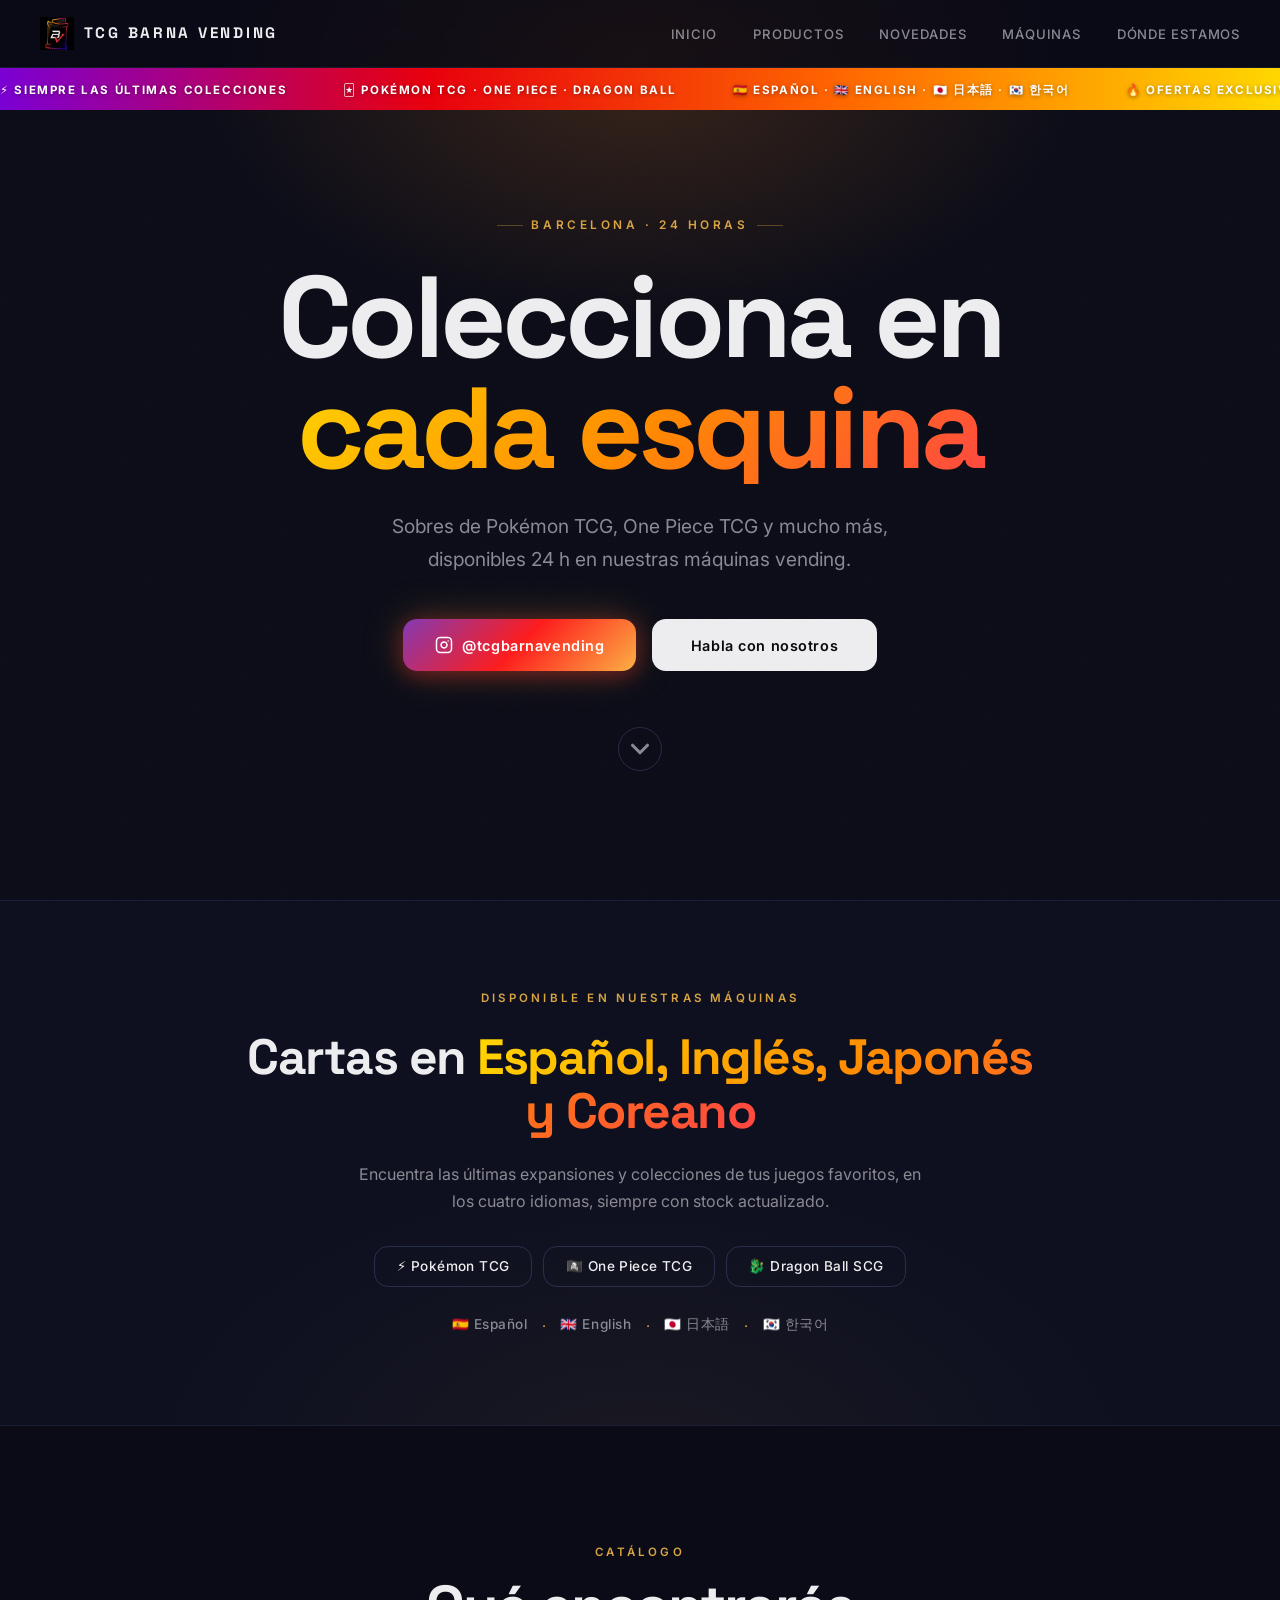
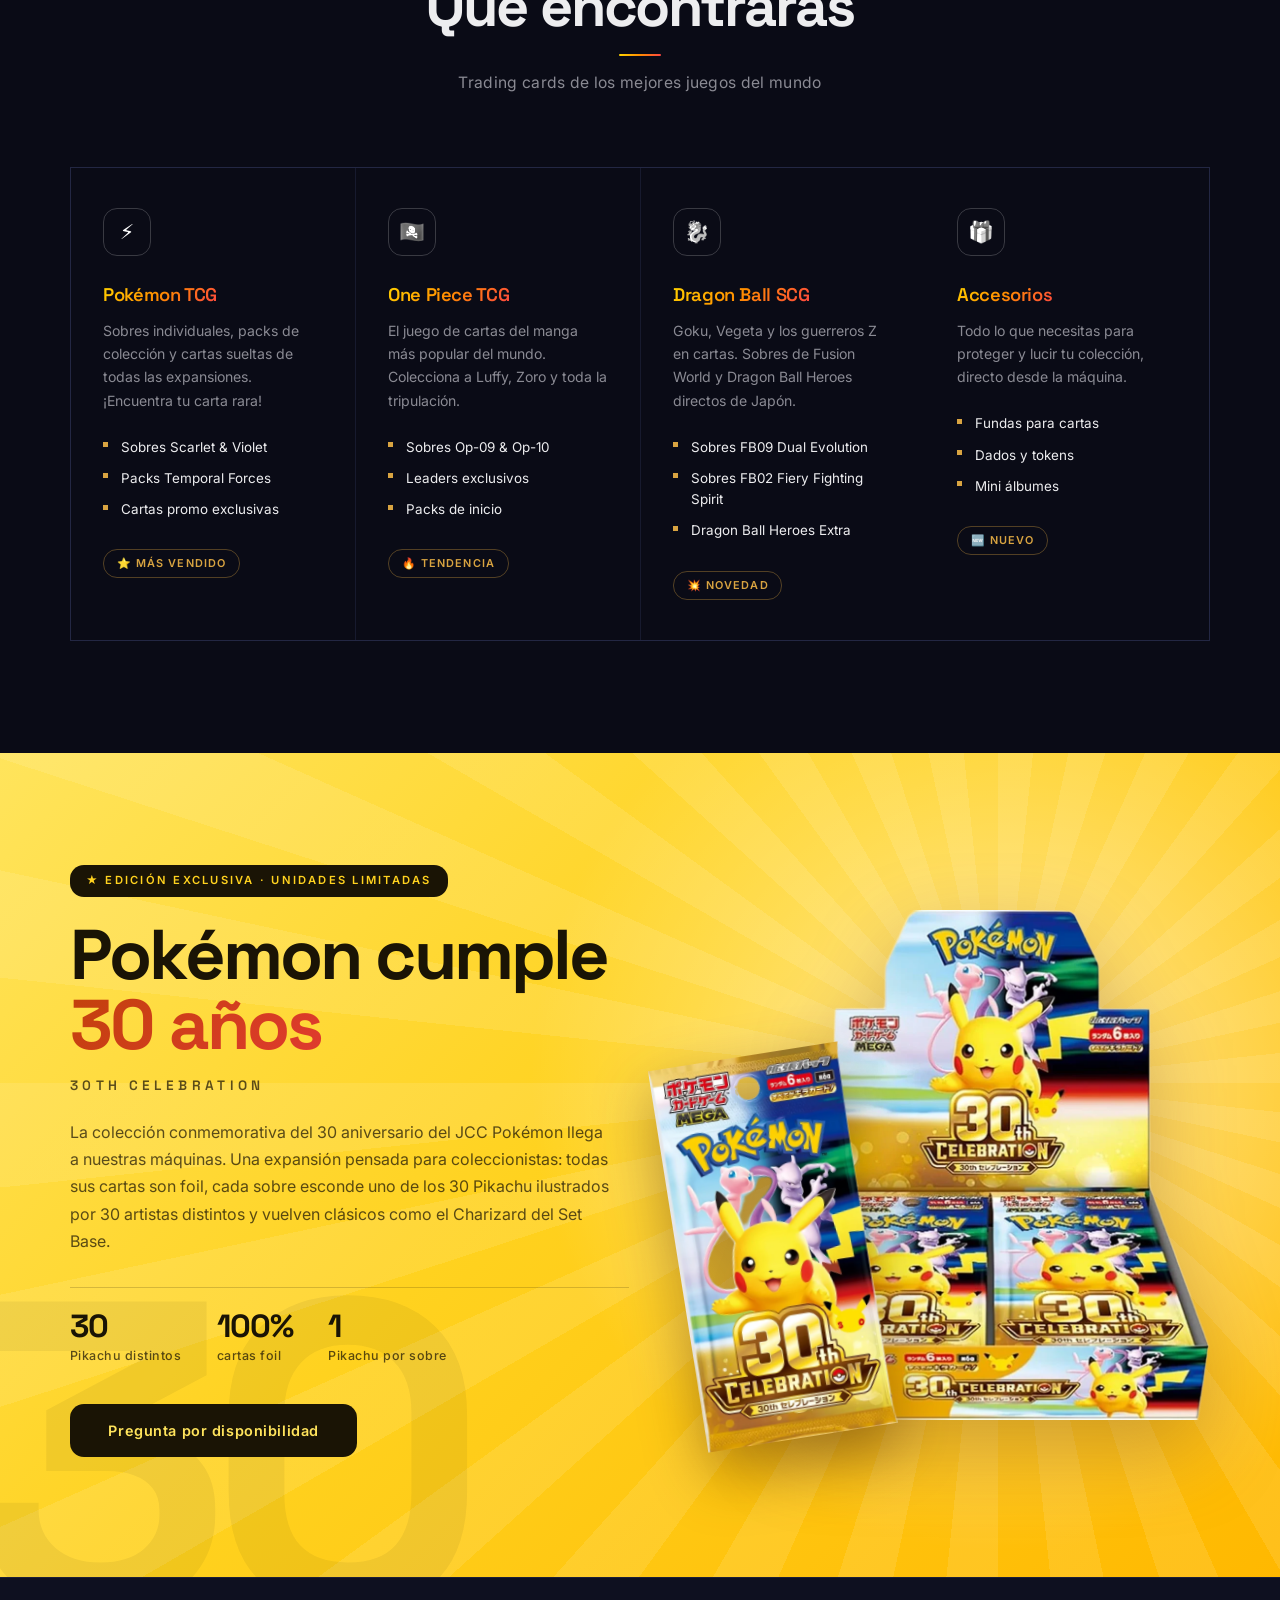
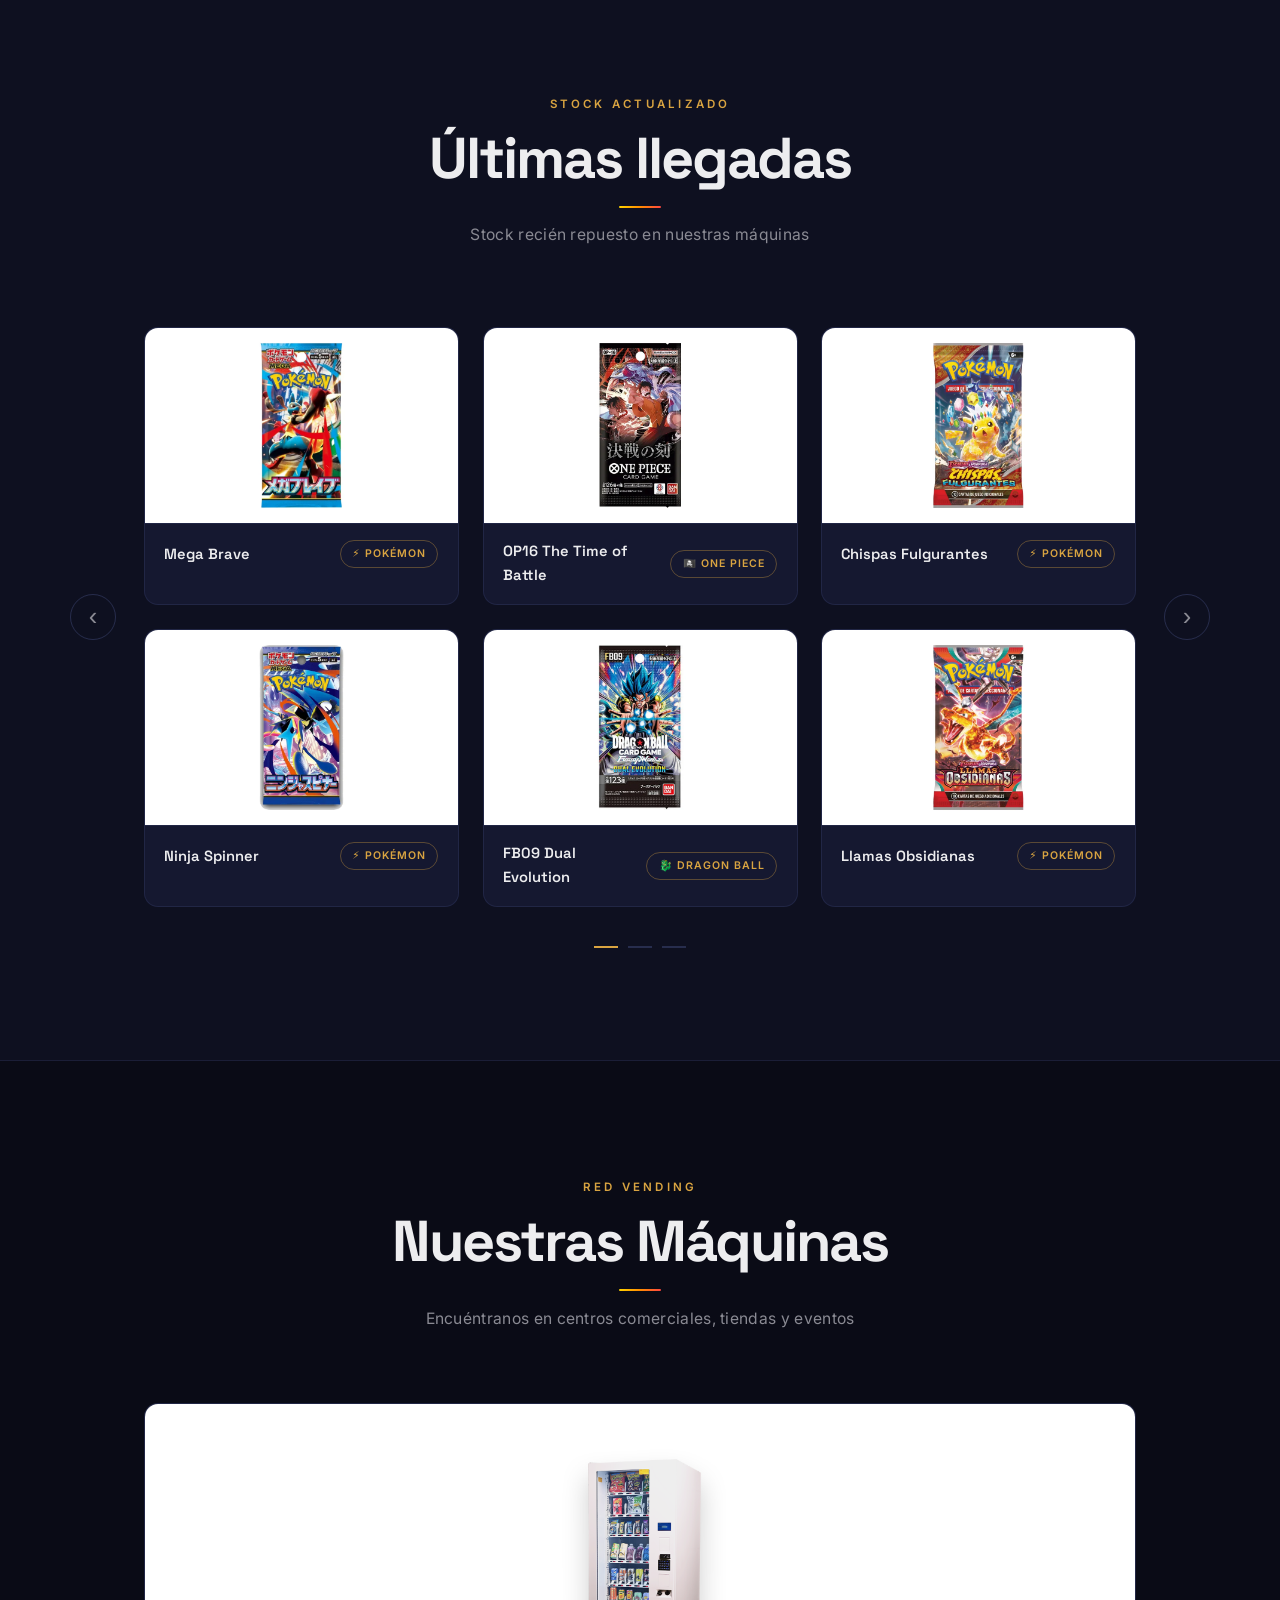
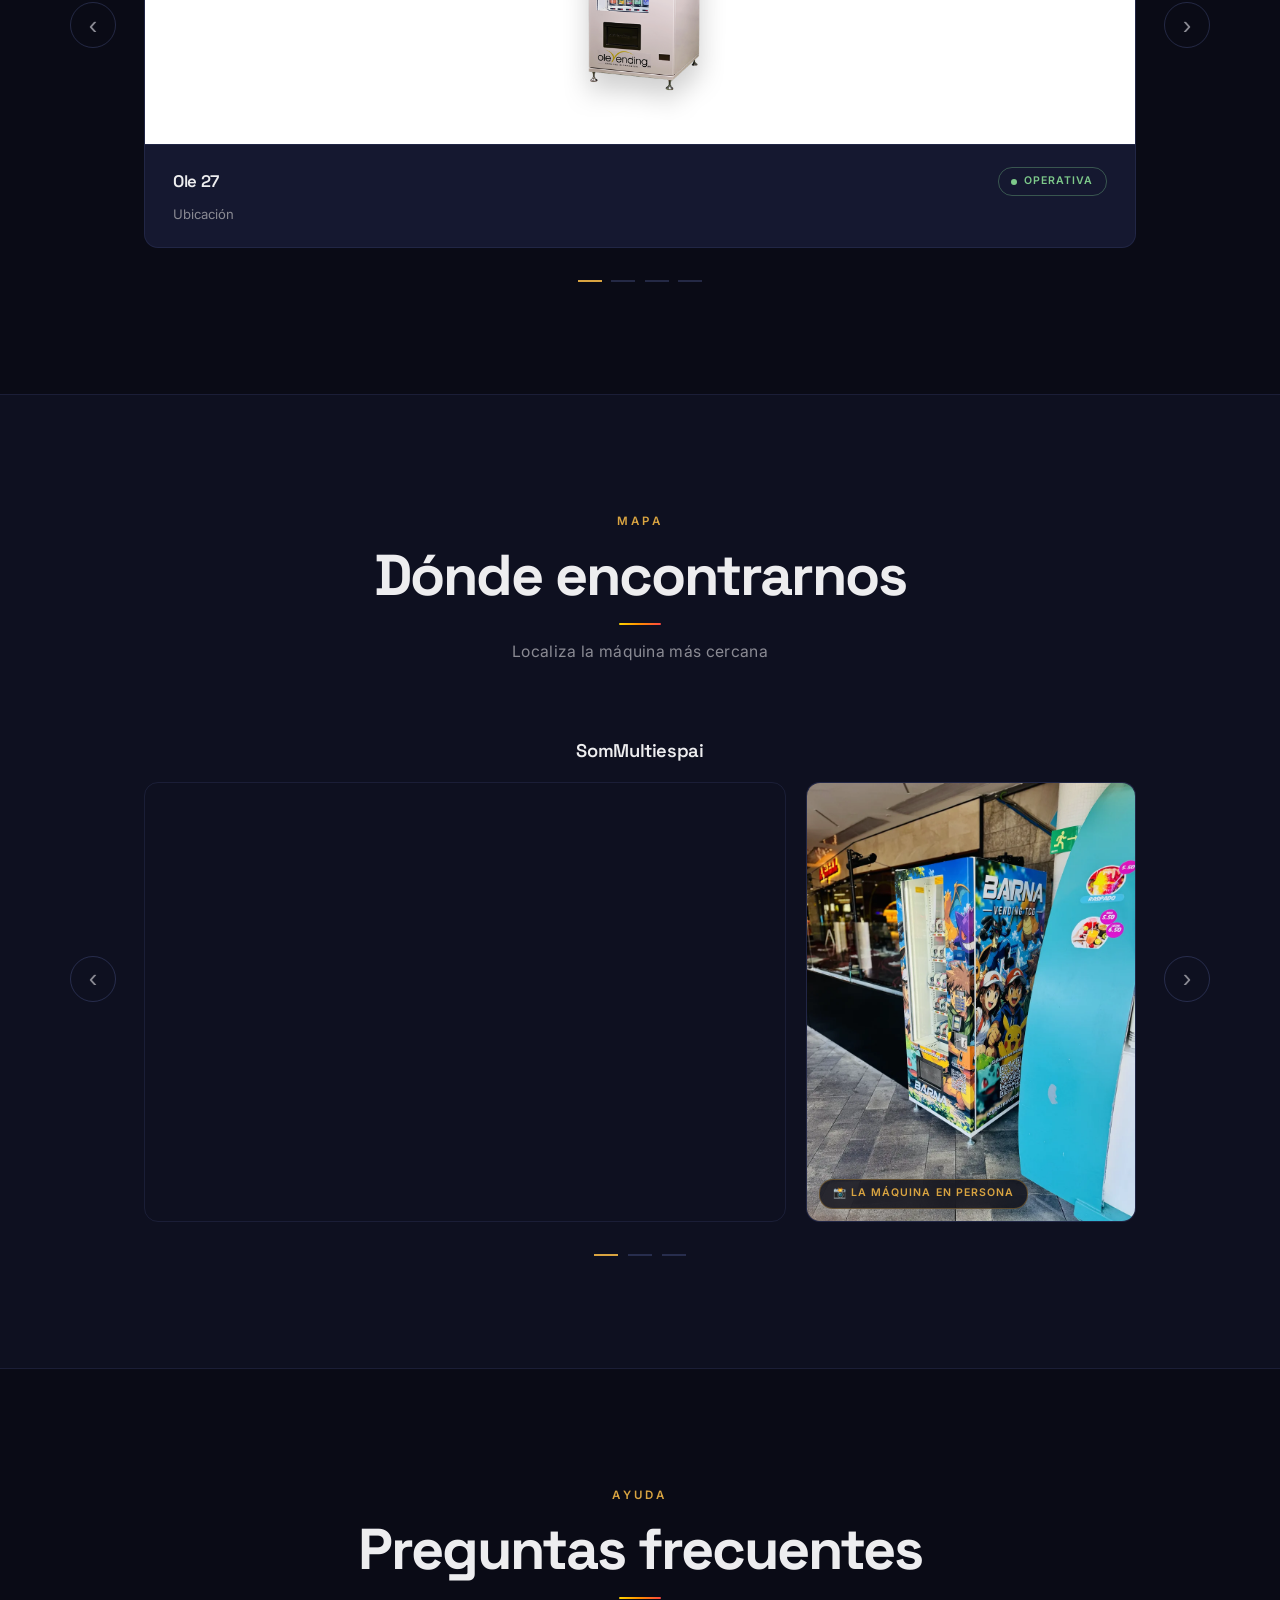
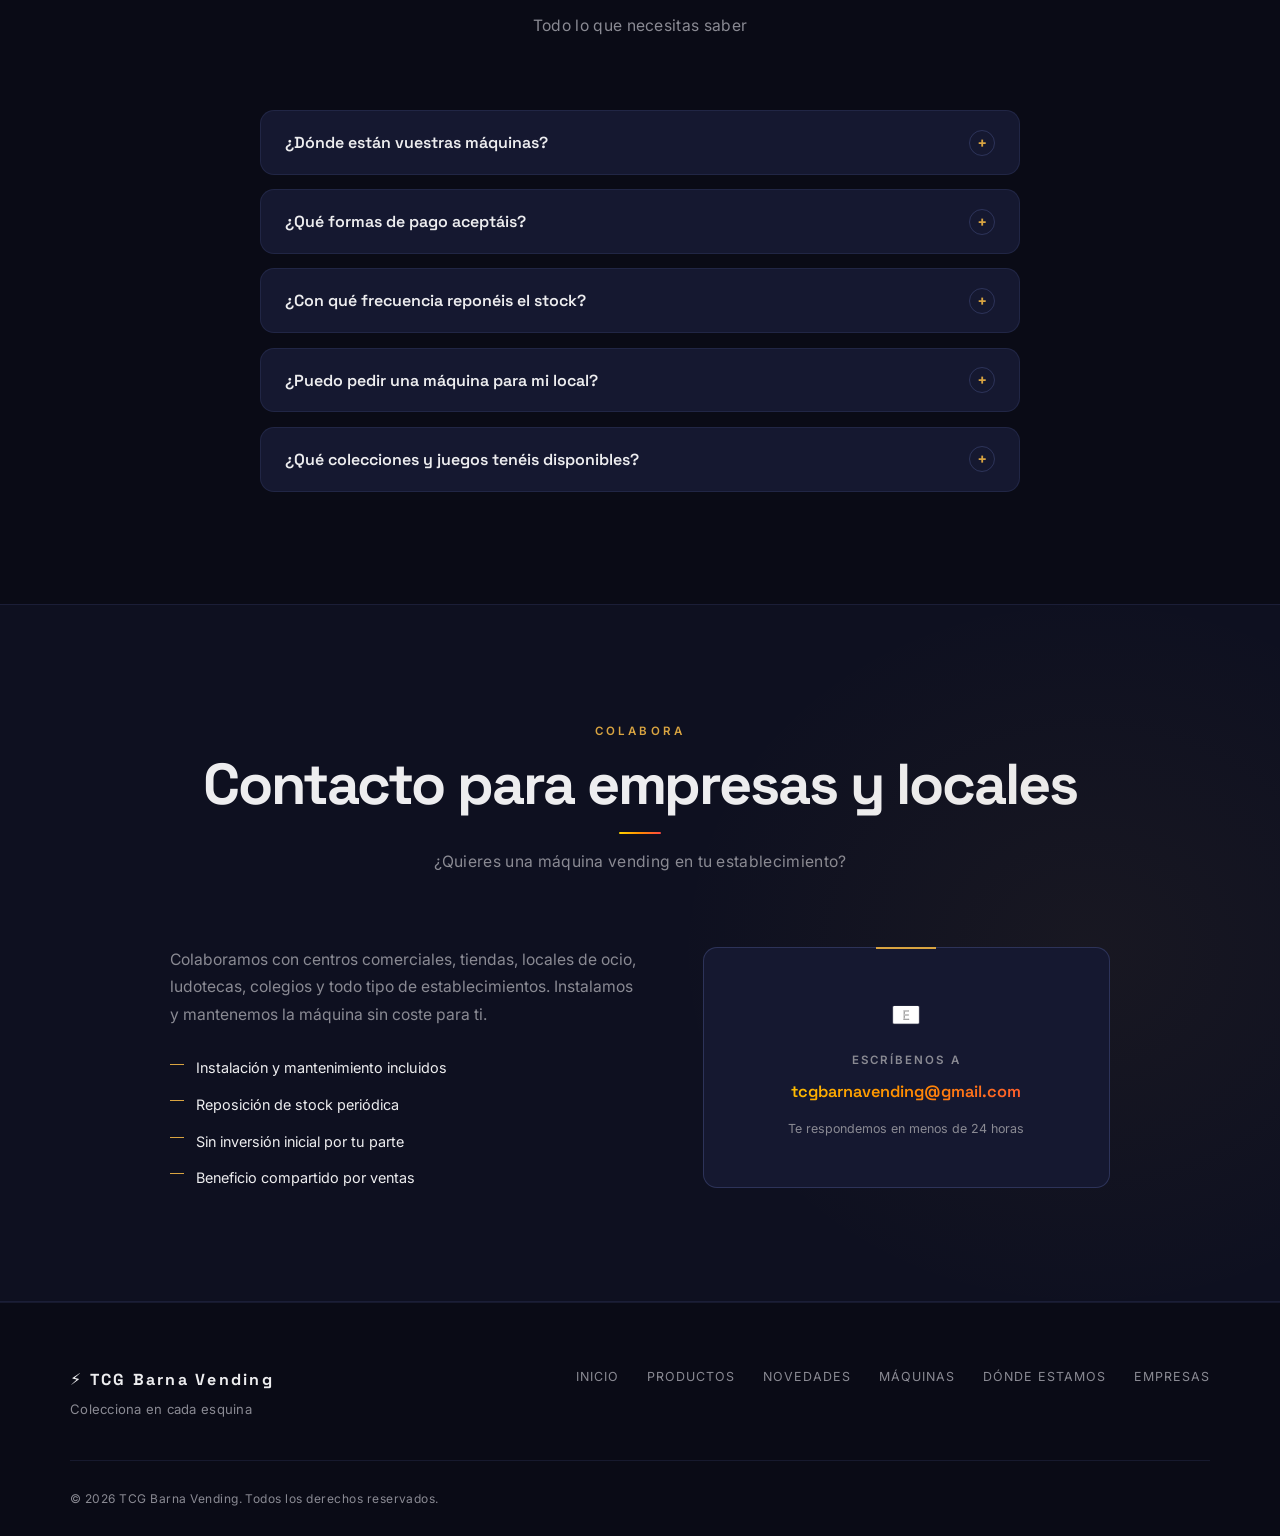
==== commit f52dc2b4: "Nuevas secciones, carrusel de llegadas y páginas legales - Últimas llegadas: carrusel con las 15 col" ====
--- a/index.html
+++ b/index.html
@@ -92,6 +92,7 @@
   <link rel="stylesheet" href="css/hero.css" />
   <link rel="stylesheet" href="css/sections.css" />
   <link rel="stylesheet" href="css/products.css" />
+  <link rel="stylesheet" href="css/aniversario.css" />
   <link rel="stylesheet" href="css/gallery.css" />
   <link rel="stylesheet" href="css/carousel.css" />
   <link rel="stylesheet" href="css/map.css" />
@@ -126,13 +127,13 @@
     <div class="ticker-track">
       <span>⚡ Siempre las últimas colecciones</span>
       <span>🃏 Pokémon TCG · One Piece · Dragon Ball</span>
-      <span>🇪🇸 Español · 🇬🇧 English · 🇯🇵 日本語</span>
+      <span>🇪🇸 Español · 🇬🇧 English · 🇯🇵 日本語 · 🇰🇷 한국어</span>
       <span>🔥 Ofertas exclusivas cada semana</span>
       <span>✨ Cartas disponibles 24 horas</span>
       <span>💎 Ediciones especiales y promos</span>
       <span>⚡ Siempre las últimas colecciones</span>
       <span>🃏 Pokémon TCG · One Piece · Dragon Ball</span>
-      <span>🇪🇸 Español · 🇬🇧 English · 🇯🇵 日本語</span>
+      <span>🇪🇸 Español · 🇬🇧 English · 🇯🇵 日本語 · 🇰🇷 한국어</span>
       <span>🔥 Ofertas exclusivas cada semana</span>
       <span>✨ Cartas disponibles 24 horas</span>
       <span>💎 Ediciones especiales y promos</span>
@@ -165,8 +166,8 @@
   <section class="colecciones-banner" id="colecciones">
     <div class="colecciones-inner">
       <p class="colecciones-sub">Disponible en nuestras máquinas</p>
-      <h2 class="colecciones-title">Cartas en <span class="text-grad">Español, Inglés y Japonés</span></h2>
-      <p class="colecciones-desc">Encuentra las últimas expansiones y colecciones de tus juegos favoritos, en los tres idiomas, siempre con stock actualizado.</p>
+      <h2 class="colecciones-title">Cartas en <span class="text-grad">Español, Inglés, Japonés y Coreano</span></h2>
+      <p class="colecciones-desc">Encuentra las últimas expansiones y colecciones de tus juegos favoritos, en los cuatro idiomas, siempre con stock actualizado.</p>
       <div class="colecciones-juegos">
         <div class="juego-chip">⚡ Pokémon TCG</div>
         <div class="juego-chip">🏴‍☠️ One Piece TCG</div>
@@ -178,6 +179,8 @@
         <div class="idioma-badge">🇬🇧 English</div>
         <div class="idioma-sep">·</div>
         <div class="idioma-badge">🇯🇵 日本語</div>
+        <div class="idioma-sep">·</div>
+        <div class="idioma-badge">🇰🇷 한국어</div>
       </div>
     </div>
   </section>
@@ -217,15 +220,15 @@
       </div>
 
       <div class="product-card">
-        <div class="product-icon">✨</div>
-        <h3>Cartas Especiales</h3>
-        <p>Ediciones limitadas, promos de evento y sorpresas exclusivas disponibles por tiempo limitado.</p>
+        <div class="product-icon">🐉</div>
+        <h3>Dragon Ball SCG</h3>
+        <p>Goku, Vegeta y los guerreros Z en cartas. Sobres de Fusion World y Dragon Ball Heroes directos de Japón.</p>
         <ul class="product-list">
-          <li>Promos de torneos</li>
-          <li>Holográficas raras</li>
-          <li>Colecciones de temporada</li>
+          <li>Sobres FB09 Dual Evolution</li>
+          <li>Sobres FB02 Fiery Fighting Spirit</li>
+          <li>Dragon Ball Heroes Extra</li>
         </ul>
-        <span class="product-tag">💎 Exclusivo</span>
+        <span class="product-tag">💥 Novedad</span>
       </div>
 
       <div class="product-card">
@@ -243,6 +246,33 @@
     </div>
   </section>
 
+  <!-- 30 ANIVERSARIO -->
+  <section class="aniversario" id="aniversario">
+    <span class="aniversario-bg-num" aria-hidden="true">30</span>
+
+    <div class="aniversario-inner">
+      <div class="aniversario-copy">
+        <span class="aniversario-badge">★ Edición exclusiva<span class="aniversario-badge-extra"> · Unidades limitadas</span></span>
+        <h2 class="aniversario-title">Pokémon cumple <span>30 años</span></h2>
+        <p class="aniversario-sub">30th Celebration</p>
+        <p class="aniversario-desc">La colección conmemorativa del 30 aniversario del JCC Pokémon llega a nuestras máquinas. Una expansión pensada para coleccionistas: todas sus cartas son foil, cada sobre esconde uno de los 30 Pikachu ilustrados por 30 artistas distintos y vuelven clásicos como el Charizard del Set Base.</p>
+
+        <ul class="aniversario-stats">
+          <li><strong>30</strong><span>Pikachu distintos</span></li>
+          <li><strong>100%</strong><span>cartas foil</span></li>
+          <li><strong>1</strong><span>Pikachu por sobre</span></li>
+        </ul>
+
+        <a href="https://ig.me/m/tcgbarnavending" target="_blank" rel="noopener" class="aniversario-btn">Pregunta por disponibilidad</a>
+      </div>
+
+      <div class="aniversario-visual">
+        <img src="imagenes/30th/caja-30th-celebration.webp" alt="Caja de sobres Pokémon 30th Celebration en japonés" class="aniversario-caja" loading="lazy" />
+        <img src="imagenes/30th/sobre-30th-celebration.webp" alt="Sobre de Pokémon 30th Celebration en japonés con Pikachu" class="aniversario-sobre" loading="lazy" />
+      </div>
+    </div>
+  </section>
+
   <!-- ÚLTIMAS LLEGADAS -->
   <section class="section section-dark" id="llegadas">
     <div class="section-header">
@@ -251,69 +281,187 @@
       <p>Stock recién repuesto en nuestras máquinas</p>
     </div>
 
-    <div class="gallery-grid">
-
-      <div class="gallery-item">
-        <div class="gallery-photo-wrap">
-          <img src="imagenes/fulgor-negro.png" alt="Sobres de la colección Fulgor Negro de Pokémon TCG" class="gallery-photo" loading="lazy" />
-        </div>
-        <div class="gallery-caption">
-          <span class="gallery-title">Fulgor Negro</span>
-          <span class="gallery-tag">⚡ Pokémon</span>
-        </div>
-      </div>
-
-      <div class="gallery-item">
-        <div class="gallery-photo-wrap">
-          <img src="imagenes/heroes-ascendentes.png" alt="Sobres de la colección Héroes Ascendentes de Pokémon TCG" class="gallery-photo" loading="lazy" />
-        </div>
-        <div class="gallery-caption">
-          <span class="gallery-title">Heroes Ascendentes</span>
-          <span class="gallery-tag">⚡ Pokémon</span>
-        </div>
-      </div>
-
-      <div class="gallery-item">
-        <div class="gallery-photo-wrap">
-          <img src="imagenes/mega-evolution.png" alt="Sobres de la colección Mega Evolution de Pokémon TCG" class="gallery-photo" loading="lazy" />
-        </div>
-        <div class="gallery-caption">
-          <span class="gallery-title">Mega Evolution</span>
-          <span class="gallery-tag">⚡ Pokémon</span>
-        </div>
-      </div>
-
-      <div class="gallery-item">
-        <div class="gallery-photo-wrap">
-          <img src="imagenes/fuegos-fantasmales.png" alt="Sobres de la colección Fuegos Fantasmales de Pokémon TCG" class="gallery-photo" loading="lazy" />
-        </div>
-        <div class="gallery-caption">
-          <span class="gallery-title">Fuegos Fantasmales</span>
-          <span class="gallery-tag">⚡ Pokémon</span>
-        </div>
-      </div>
-
-      <div class="gallery-item">
-        <div class="gallery-photo-wrap">
-          <img src="imagenes/orden-perfecto.png" alt="Sobres de la colección Orden Perfecto de Pokémon TCG" class="gallery-photo" loading="lazy" />
-        </div>
-        <div class="gallery-caption">
-          <span class="gallery-title">Orden Perfecto</span>
-          <span class="gallery-tag">⚡ Pokémon</span>
-        </div>
-      </div>
-
-      <div class="gallery-item">
-        <div class="gallery-photo-wrap">
-          <img src="imagenes/caos-creciente.png" alt="Sobres de la colección Caos Creciente de Pokémon TCG" class="gallery-photo" loading="lazy" />
-        </div>
-        <div class="gallery-caption">
-          <span class="gallery-title">Caos Creciente</span>
-          <span class="gallery-tag">⚡ Pokémon</span>
-        </div>
-      </div>
-
-    </div>
+    <div class="carousel-wrapper gallery-carousel">
+      <button class="carousel-btn prev" id="galleryPrevBtn" aria-label="Anteriores">&#8249;</button>
+
+      <div class="carousel-track-container">
+        <div class="carousel-track" id="galleryTrack">
+
+          <div class="carousel-slide">
+            <div class="gallery-grid">
+
+              <div class="gallery-item">
+                <div class="gallery-photo-wrap">
+                  <img src="imagenes/sobres/mega-brave.webp" alt="Sobre de la colección Mega Brave de Pokémon TCG en japonés" class="gallery-photo" loading="lazy" />
+                </div>
+                <div class="gallery-caption">
+                  <span class="gallery-title">Mega Brave</span>
+                  <span class="gallery-tag">⚡ Pokémon</span>
+                </div>
+              </div>
+
+              <div class="gallery-item">
+                <div class="gallery-photo-wrap">
+                  <img src="imagenes/sobres/op16-the-time-of-battle.webp" alt="Sobre de la colección OP16 The Time of Battle de One Piece TCG en japonés" class="gallery-photo" loading="lazy" />
+                </div>
+                <div class="gallery-caption">
+                  <span class="gallery-title">OP16 The Time of Battle</span>
+                  <span class="gallery-tag">🏴‍☠️ One Piece</span>
+                </div>
+              </div>
+
+              <div class="gallery-item">
+                <div class="gallery-photo-wrap">
+                  <img src="imagenes/sobres/chispas-fulgurantes.webp" alt="Sobre de la colección Chispas Fulgurantes de Pokémon TCG en español" class="gallery-photo" loading="lazy" />
+                </div>
+                <div class="gallery-caption">
+                  <span class="gallery-title">Chispas Fulgurantes</span>
+                  <span class="gallery-tag">⚡ Pokémon</span>
+                </div>
+              </div>
+
+              <div class="gallery-item">
+                <div class="gallery-photo-wrap">
+                  <img src="imagenes/sobres/ninja-spinner.webp" alt="Sobre de la colección Ninja Spinner de Pokémon TCG en japonés" class="gallery-photo" loading="lazy" />
+                </div>
+                <div class="gallery-caption">
+                  <span class="gallery-title">Ninja Spinner</span>
+                  <span class="gallery-tag">⚡ Pokémon</span>
+                </div>
+              </div>
+
+              <div class="gallery-item">
+                <div class="gallery-photo-wrap">
+                  <img src="imagenes/sobres/fb09-dual-evolution.webp" alt="Sobre de la colección FB09 Dual Evolution de Dragon Ball en japonés" class="gallery-photo" loading="lazy" />
+                </div>
+                <div class="gallery-caption">
+                  <span class="gallery-title">FB09 Dual Evolution</span>
+                  <span class="gallery-tag">🐉 Dragon Ball</span>
+                </div>
+              </div>
+
+              <div class="gallery-item">
+                <div class="gallery-photo-wrap">
+                  <img src="imagenes/sobres/llamas-obsidianas.webp" alt="Sobre de la colección Llamas Obsidianas de Pokémon TCG en español" class="gallery-photo" loading="lazy" />
+                </div>
+                <div class="gallery-caption">
+                  <span class="gallery-title">Llamas Obsidianas</span>
+                  <span class="gallery-tag">⚡ Pokémon</span>
+                </div>
+              </div>
+
+            </div>
+          </div>
+
+          <div class="carousel-slide">
+            <div class="gallery-grid">
+
+              <div class="gallery-item">
+                <div class="gallery-photo-wrap">
+                  <img src="imagenes/sobres/abyss-eye.webp" alt="Sobre de la colección Abyss Eye de Pokémon TCG en japonés" class="gallery-photo" loading="lazy" />
+                </div>
+                <div class="gallery-caption">
+                  <span class="gallery-title">Abyss Eye</span>
+                  <span class="gallery-tag">⚡ Pokémon</span>
+                </div>
+              </div>
+
+              <div class="gallery-item">
+                <div class="gallery-photo-wrap">
+                  <img src="imagenes/sobres/op14-heroes-of-the-blue-sea.webp" alt="Sobre de la colección OP14 Heroes of the Blue Sea de One Piece TCG en japonés" class="gallery-photo" loading="lazy" />
+                </div>
+                <div class="gallery-caption">
+                  <span class="gallery-title">OP14 Heroes of the Blue Sea</span>
+                  <span class="gallery-tag">🏴‍☠️ One Piece</span>
+                </div>
+              </div>
+
+              <div class="gallery-item">
+                <div class="gallery-photo-wrap">
+                  <img src="imagenes/sobres/corona-astral.webp" alt="Sobre de la colección Corona Astral de Pokémon TCG en español" class="gallery-photo" loading="lazy" />
+                </div>
+                <div class="gallery-caption">
+                  <span class="gallery-title">Corona Astral</span>
+                  <span class="gallery-tag">⚡ Pokémon</span>
+                </div>
+              </div>
+
+              <div class="gallery-item">
+                <div class="gallery-photo-wrap">
+                  <img src="imagenes/sobres/mega-symphonia.webp" alt="Sobre de la colección Mega Symphonia de Pokémon TCG en japonés" class="gallery-photo" loading="lazy" />
+                </div>
+                <div class="gallery-caption">
+                  <span class="gallery-title">Mega Symphonia</span>
+                  <span class="gallery-tag">⚡ Pokémon</span>
+                </div>
+              </div>
+
+              <div class="gallery-item">
+                <div class="gallery-photo-wrap">
+                  <img src="imagenes/sobres/dragon-ball-heroes-extra.webp" alt="Sobre de la colección Dragon Ball Heroes Extra de Dragon Ball en japonés" class="gallery-photo" loading="lazy" />
+                </div>
+                <div class="gallery-caption">
+                  <span class="gallery-title">Dragon Ball Heroes Extra</span>
+                  <span class="gallery-tag">🐉 Dragon Ball</span>
+                </div>
+              </div>
+
+              <div class="gallery-item">
+                <div class="gallery-photo-wrap">
+                  <img src="imagenes/sobres/nihil-zero.webp" alt="Sobre de la colección Nihil Zero de Pokémon TCG en japonés" class="gallery-photo" loading="lazy" />
+                </div>
+                <div class="gallery-caption">
+                  <span class="gallery-title">Nihil Zero</span>
+                  <span class="gallery-tag">⚡ Pokémon</span>
+                </div>
+              </div>
+
+            </div>
+          </div>
+
+          <div class="carousel-slide">
+            <div class="gallery-grid">
+
+              <div class="gallery-item">
+                <div class="gallery-photo-wrap">
+                  <img src="imagenes/sobres/storm-emerald.webp" alt="Sobre de la colección Storm Emerald de Pokémon TCG en coreano" class="gallery-photo" loading="lazy" />
+                </div>
+                <div class="gallery-caption">
+                  <span class="gallery-title">Storm Emerald</span>
+                  <span class="gallery-tag">⚡ Pokémon</span>
+                </div>
+              </div>
+
+              <div class="gallery-item">
+                <div class="gallery-photo-wrap">
+                  <img src="imagenes/sobres/fb02-fiery-fighting-spirit.webp" alt="Sobre de la colección FB02 Fiery Fighting Spirit de Dragon Ball en japonés" class="gallery-photo" loading="lazy" />
+                </div>
+                <div class="gallery-caption">
+                  <span class="gallery-title">FB02 Fiery Fighting Spirit</span>
+                  <span class="gallery-tag">🐉 Dragon Ball</span>
+                </div>
+              </div>
+
+              <div class="gallery-item">
+                <div class="gallery-photo-wrap">
+                  <img src="imagenes/sobres/escarlata-purpura.webp" alt="Sobre de la colección Escarlata y Púrpura de Pokémon TCG en español" class="gallery-photo" loading="lazy" />
+                </div>
+                <div class="gallery-caption">
+                  <span class="gallery-title">Escarlata y Púrpura</span>
+                  <span class="gallery-tag">⚡ Pokémon</span>
+                </div>
+              </div>
+
+            </div>
+          </div>
+
+        </div>
+      </div>
+
+      <button class="carousel-btn next" id="galleryNextBtn" aria-label="Siguientes">&#8250;</button>
+    </div>
+
+    <div class="carousel-dots" id="galleryDots"></div>
   </section>
 
   <!-- CARRUSEL DE MÁQUINAS -->
@@ -414,58 +562,76 @@
 
           <div class="map-carousel-slide">
             <h3 class="map-slide-title">SomMultiespai</h3>
-            <div class="map-wrap">
-              <iframe
-                class="map-frame"
-                src="https://www.google.com/maps/embed?pb=!1m18!1m12!1m3!1d2991.189699622847!2d2.1759365853037416!3d41.43510531903121!2m3!1f0!2f0!3f0!3m2!1i1024!2i768!4f13.1!3m3!1m2!1s0x12a4bd26b6b2cc13%3A0xd1b1a5ef67da01bc!2sSOM%20Multiespai!5e0!3m2!1ses!2ses!4v1786381112158!5m2!1ses!2ses"
-                allowfullscreen=""
-                loading="lazy"
-                referrerpolicy="no-referrer-when-downgrade"
-                title="SomMultiespai — TCG Barna Vending">
-              </iframe>
-              <div class="map-placeholder">
-                <span>📍</span>
-                <p>Añade el embed de Google Maps</p>
-                <small>Ve a Google Maps → Compartir → Insertar un mapa → copia el &lt;iframe&gt;</small>
-              </div>
+            <div class="map-slide-body">
+              <div class="map-wrap">
+                <iframe
+                  class="map-frame"
+                  src="https://www.google.com/maps/embed?pb=!1m18!1m12!1m3!1d2991.189699622847!2d2.1759365853037416!3d41.43510531903121!2m3!1f0!2f0!3f0!3m2!1i1024!2i768!4f13.1!3m3!1m2!1s0x12a4bd26b6b2cc13%3A0xd1b1a5ef67da01bc!2sSOM%20Multiespai!5e0!3m2!1ses!2ses!4v1786381112158!5m2!1ses!2ses"
+                  allowfullscreen=""
+                  loading="lazy"
+                  referrerpolicy="no-referrer-when-downgrade"
+                  title="SomMultiespai — TCG Barna Vending">
+                </iframe>
+                <div class="map-placeholder">
+                  <span>📍</span>
+                  <p>Añade el embed de Google Maps</p>
+                  <small>Ve a Google Maps → Compartir → Insertar un mapa → copia el &lt;iframe&gt;</small>
+                </div>
+              </div>
+              <figure class="map-photo">
+                <img src="imagenes/ubicaciones/som-multiespai.webp" alt="Máquina vending de TCG Barna Vending en SomMultiespai" loading="lazy" />
+                <figcaption>📸 La máquina en persona</figcaption>
+              </figure>
             </div>
           </div>
 
           <div class="map-carousel-slide">
             <h3 class="map-slide-title">Enjoy Padel Sabadell</h3>
-            <div class="map-wrap">
-              <iframe
-                class="map-frame"
-                src="https://www.google.com/maps/embed?pb=!1m18!1m12!1m3!1d2986.2797479057217!2d2.117887275819692!3d41.54153978641957!2m3!1f0!2f0!3f0!3m2!1i1024!2i768!4f13.1!3m3!1m2!1s0x12a4959855947e59%3A0x5636aeb51ff1d1c1!2sEnjoy%20Padel%20Sabadell%20SL!5e0!3m2!1sen!2ses!4v1786381223171!5m2!1sen!2ses"
-                allowfullscreen=""
-                loading="lazy"
-                referrerpolicy="no-referrer-when-downgrade"
-                title="Enjoy Padel Sabadell — TCG Barna Vending">
-              </iframe>
-              <div class="map-placeholder">
-                <span>📍</span>
-                <p>Añade el embed de Google Maps</p>
-                <small>Ve a Google Maps → Compartir → Insertar un mapa → copia el &lt;iframe&gt;</small>
-              </div>
+            <div class="map-slide-body">
+              <div class="map-wrap">
+                <iframe
+                  class="map-frame"
+                  src="https://www.google.com/maps/embed?pb=!1m18!1m12!1m3!1d2986.2797479057217!2d2.117887275819692!3d41.54153978641957!2m3!1f0!2f0!3f0!3m2!1i1024!2i768!4f13.1!3m3!1m2!1s0x12a4959855947e59%3A0x5636aeb51ff1d1c1!2sEnjoy%20Padel%20Sabadell%20SL!5e0!3m2!1sen!2ses!4v1786381223171!5m2!1sen!2ses"
+                  allowfullscreen=""
+                  loading="lazy"
+                  referrerpolicy="no-referrer-when-downgrade"
+                  title="Enjoy Padel Sabadell — TCG Barna Vending">
+                </iframe>
+                <div class="map-placeholder">
+                  <span>📍</span>
+                  <p>Añade el embed de Google Maps</p>
+                  <small>Ve a Google Maps → Compartir → Insertar un mapa → copia el &lt;iframe&gt;</small>
+                </div>
+              </div>
+              <figure class="map-photo">
+                <img src="imagenes/ubicaciones/enjoy-padel-sabadell.webp" alt="Máquina vending de TCG Barna Vending en Enjoy Padel Sabadell" loading="lazy" />
+                <figcaption>📸 La máquina en persona</figcaption>
+              </figure>
             </div>
           </div>
 
           <div class="map-carousel-slide">
             <h3 class="map-slide-title">La Mar Bella Municipal Sports Complex</h3>
-            <div class="map-wrap">
-              <iframe
-                class="map-frame"
-                src="https://www.google.com/maps/embed?pb=!1m18!1m12!1m3!1d2992.8051888506866!2d2.2093644758127624!3d41.400036895210704!2m3!1f0!2f0!3f0!3m2!1i1024!2i768!4f13.1!3m3!1m2!1s0x12a4a3427884441d%3A0xa21c45d265f0581e!2sLa%20Mar%20Bella%20Municipal%20Sports%20Complex!5e0!3m2!1sen!2ses!4v1786381243292!5m2!1sen!2ses"
-                allowfullscreen=""
-                loading="lazy"
-                referrerpolicy="no-referrer-when-downgrade"
-                title="La Mar Bella Municipal Sports Complex — TCG Barna Vending">
-              </iframe>
-              <div class="map-placeholder">
-                <span>📍</span>
-                <p>Añade el embed de Google Maps</p>
-                <small>Ve a Google Maps → Compartir → Insertar un mapa → copia el &lt;iframe&gt;</small>
-              </div>
+            <div class="map-slide-body">
+              <div class="map-wrap">
+                <iframe
+                  class="map-frame"
+                  src="https://www.google.com/maps/embed?pb=!1m18!1m12!1m3!1d2992.8051888506866!2d2.2093644758127624!3d41.400036895210704!2m3!1f0!2f0!3f0!3m2!1i1024!2i768!4f13.1!3m3!1m2!1s0x12a4a3427884441d%3A0xa21c45d265f0581e!2sLa%20Mar%20Bella%20Municipal%20Sports%20Complex!5e0!3m2!1sen!2ses!4v1786381243292!5m2!1sen!2ses"
+                  allowfullscreen=""
+                  loading="lazy"
+                  referrerpolicy="no-referrer-when-downgrade"
+                  title="La Mar Bella Municipal Sports Complex — TCG Barna Vending">
+                </iframe>
+                <div class="map-placeholder">
+                  <span>📍</span>
+                  <p>Añade el embed de Google Maps</p>
+                  <small>Ve a Google Maps → Compartir → Insertar un mapa → copia el &lt;iframe&gt;</small>
+                </div>
+              </div>
+              <figure class="map-photo">
+                <img src="imagenes/ubicaciones/mar-bella.webp" alt="Máquina vending de TCG Barna Vending en La Mar Bella Municipal Sports Complex" loading="lazy" />
+                <figcaption>📸 La máquina en persona</figcaption>
+              </figure>
             </div>
           </div>
 
@@ -609,6 +775,14 @@
     </div>
     <div class="footer-copy">
       <p>&copy; 2026 TCG Barna Vending. Todos los derechos reservados.</p>
+      <!-- ENLACES LEGALES (ocultos de momento: quita este comentario para mostrarlos)
+      <nav class="footer-legal" aria-label="Información legal">
+        <a href="aviso-legal.html">Aviso legal</a>
+        <a href="privacidad.html">Privacidad</a>
+        <a href="cookies.html">Cookies</a>
+        <a href="devoluciones.html">Devoluciones</a>
+      </nav>
+      -->
     </div>
   </footer>
 
@@ -620,10 +794,12 @@
   <script src="js/navbar.js" defer></script>
   <script src="js/carousel.js" defer></script>
   <script src="js/map-carousel.js" defer></script>
+  <script src="js/gallery-carousel.js" defer></script>
   <script src="js/faq.js" defer></script>
   <script src="js/cursor-glow.js" defer></script>
   <script src="js/holo-tilt.js" defer></script>
   <script src="js/animations.js" defer></script>
   <script src="js/promo-modal.js" defer></script>
+  <script defer src="/_vercel/insights/script.js"></script>
 </body>
 </html>
--- a/css/aniversario.css
+++ b/css/aniversario.css
@@ -0,0 +1,201 @@
+/* ── 30 ANIVERSARIO: bloque destacado en amarillo Pikachu ── */
+.aniversario {
+  --ani-ink:  #1A1405;
+  --ani-ink2: rgba(26, 20, 5, .72);
+  position: relative;
+  overflow: hidden;
+  padding: 7rem 2rem;
+  color: var(--ani-ink);
+  background:
+    radial-gradient(circle at 78% 40%, rgba(255,255,255,.55) 0%, transparent 42%),
+    repeating-conic-gradient(from 0deg at 78% 40%, rgba(255,255,255,.10) 0deg 6deg, transparent 6deg 12deg),
+    linear-gradient(135deg, #FFE45C 0%, #FFD21F 45%, #FFB800 100%);
+}
+
+/* "30" gigante de fondo */
+.aniversario-bg-num {
+  position: absolute;
+  left: -2rem;
+  bottom: -6rem;
+  font-family: var(--font-display);
+  font-weight: 700;
+  font-size: clamp(16rem, 34vw, 30rem);
+  line-height: 1;
+  letter-spacing: -.06em;
+  color: rgba(26, 20, 5, .06);
+  pointer-events: none;
+  user-select: none;
+}
+
+.aniversario-inner {
+  position: relative;
+  max-width: 1140px;
+  margin: 0 auto;
+  display: grid;
+  grid-template-columns: 1.05fr 1fr;
+  gap: 3rem;
+  align-items: center;
+}
+
+.aniversario-badge {
+  display: inline-block;
+  padding: .45rem 1rem;
+  background: var(--ani-ink);
+  color: #FFD21F;
+  border-radius: var(--radius);
+  font-size: .7rem;
+  font-weight: 600;
+  letter-spacing: .2em;
+  text-transform: uppercase;
+  margin-bottom: 1.4rem;
+}
+
+.aniversario-title {
+  font-size: clamp(2.6rem, 6vw, 4.4rem);
+  font-weight: 700;
+  letter-spacing: -.04em;
+  line-height: 1;
+  color: var(--ani-ink);
+}
+.aniversario-title span {
+  display: block;
+  background: linear-gradient(135deg, #C2410C 0%, #E53935 60%, #9F1239 100%);
+  -webkit-background-clip: text;
+  -webkit-text-fill-color: transparent;
+}
+
+.aniversario-sub {
+  margin-top: .9rem;
+  font-family: var(--font-display);
+  font-size: .85rem;
+  font-weight: 600;
+  letter-spacing: .32em;
+  text-transform: uppercase;
+  color: var(--ani-ink2);
+}
+
+.aniversario-desc {
+  margin-top: 1.4rem;
+  max-width: 34rem;
+  font-size: 1rem;
+  line-height: 1.7;
+  color: var(--ani-ink2);
+}
+
+.aniversario-stats {
+  list-style: none;
+  display: flex;
+  gap: 2.2rem;
+  flex-wrap: wrap;
+  margin: 2rem 0 2.4rem;
+  padding: 1.4rem 0 0;
+  border-top: 1px solid rgba(26, 20, 5, .18);
+}
+.aniversario-stats li {
+  display: flex;
+  flex-direction: column;
+  gap: .2rem;
+}
+.aniversario-stats strong {
+  font-family: var(--font-display);
+  font-size: 2rem;
+  font-weight: 700;
+  letter-spacing: -.03em;
+  line-height: 1;
+}
+.aniversario-stats span {
+  font-size: .78rem;
+  font-weight: 500;
+  letter-spacing: .04em;
+  color: var(--ani-ink2);
+}
+
+.aniversario-btn {
+  position: relative;
+  display: inline-block;
+  padding: .95rem 2.4rem;
+  background: var(--ani-ink);
+  color: #FFE45C;
+  font-weight: 600;
+  font-size: .9rem;
+  letter-spacing: .04em;
+  border-radius: var(--radius);
+  text-decoration: none;
+  overflow: hidden;
+  transition: transform .2s, box-shadow .2s;
+}
+.aniversario-btn:hover {
+  transform: translateY(-2px);
+  box-shadow: 0 12px 30px rgba(26, 20, 5, .3);
+}
+.aniversario-btn::after {
+  content: '';
+  position: absolute;
+  top: 0; left: -60%;
+  width: 40%; height: 100%;
+  background: linear-gradient(115deg, transparent, rgba(255,255,255,.35), transparent);
+  transform: skewX(-20deg);
+  transition: left .55s cubic-bezier(.4,0,.2,1);
+  pointer-events: none;
+}
+.aniversario-btn:hover::after { left: 130%; }
+
+/* caja detrás, sobre delante flotando */
+.aniversario-visual {
+  position: relative;
+  min-height: 460px;
+}
+.aniversario-caja {
+  display: block;
+  width: 82%;
+  margin-left: auto;
+  filter: drop-shadow(0 30px 40px rgba(120, 70, 0, .35));
+}
+.aniversario-sobre {
+  position: absolute;
+  left: 0;
+  bottom: -4%;
+  width: 36%;
+  transform: rotate(-9deg);
+  filter: drop-shadow(0 24px 30px rgba(80, 40, 0, .45));
+  animation: aniversario-float 5s ease-in-out infinite;
+}
+
+@keyframes aniversario-float {
+  0%, 100% { transform: rotate(-9deg) translateY(0); }
+  50%      { transform: rotate(-7deg) translateY(-14px); }
+}
+
+@media (prefers-reduced-motion: reduce) {
+  .aniversario-sobre { animation: none; }
+}
+
+@media (max-width: 900px) {
+  .aniversario-inner {
+    grid-template-columns: 1fr;
+    gap: 2.5rem;
+  }
+  .aniversario-visual {
+    order: -1;
+    min-height: 0;
+    max-width: 420px;
+    width: 100%;
+    margin: 0 auto;
+  }
+}
+
+@media (max-width: 600px) {
+  .aniversario { padding: 3.25rem 1.25rem; }
+  .aniversario-inner { gap: 1.5rem; }
+  .aniversario-visual { max-width: 210px; }
+  .aniversario-bg-num { font-size: 13rem; bottom: -3rem; }
+  .aniversario-badge { font-size: .62rem; padding: .38rem .85rem; margin-bottom: .9rem; }
+  .aniversario-badge-extra { display: none; }
+  .aniversario-title { font-size: 2.1rem; }
+  .aniversario-sub { margin-top: .6rem; font-size: .72rem; }
+  .aniversario-desc { margin-top: .9rem; font-size: .88rem; line-height: 1.6; }
+  .aniversario-stats { gap: 1.2rem; margin: 1.2rem 0 1.4rem; padding-top: 1rem; }
+  .aniversario-stats strong { font-size: 1.35rem; }
+  .aniversario-stats span { font-size: .7rem; }
+  .aniversario-btn { display: block; text-align: center; padding: .85rem 1.5rem; }
+}
--- a/css/gallery.css
+++ b/css/gallery.css
@@ -112,3 +112,29 @@
   border-radius: var(--radius);
   white-space: nowrap;
 }
+
+/* ── CARRUSEL DE LLEGADAS: páginas de 6 sobres ────── */
+.gallery-carousel .carousel-slide {
+  padding: .5rem;
+}
+
+.gallery-carousel .gallery-grid {
+  grid-template-columns: repeat(3, 1fr);
+}
+
+@media (max-width: 768px) {
+  .gallery-carousel .carousel-btn { display: none; }
+
+  .gallery-carousel .gallery-grid {
+    grid-template-columns: repeat(2, 1fr);
+    gap: .9rem;
+  }
+
+  .gallery-carousel .gallery-caption {
+    flex-direction: column;
+    align-items: flex-start;
+    padding: .8rem .9rem;
+  }
+
+  .gallery-carousel .gallery-title { font-size: .84rem; }
+}
--- a/css/map.css
+++ b/css/map.css
@@ -48,7 +48,7 @@
   display: flex;
   align-items: center;
   gap: 1.25rem;
-  max-width: 1000px;
+  max-width: 1140px;
   margin: 0 auto;
 }
 
@@ -75,3 +75,62 @@
   color: var(--text);
   margin-bottom: 1rem;
 }
+
+/* ── MAPA + FOTO DE LA MÁQUINA ────────────────────── */
+.map-slide-body {
+  display: grid;
+  grid-template-columns: 1fr 330px;
+  gap: 1.25rem;
+  align-items: stretch;
+}
+.map-slide-body .map-wrap { max-width: none; margin: 0; }
+
+.map-photo {
+  position: relative;
+  height: 440px;
+  margin: 0;
+  border-radius: var(--radius);
+  overflow: hidden;
+  border: 1px solid var(--line);
+  background: var(--card-bg);
+}
+.map-photo img {
+  width: 100%;
+  height: 100%;
+  object-fit: cover;
+  display: block;
+  transition: transform .5s cubic-bezier(.4,0,.2,1);
+}
+.map-photo:hover img { transform: scale(1.04); }
+
+.map-photo figcaption {
+  position: absolute;
+  left: .75rem;
+  bottom: .75rem;
+  padding: .35rem .8rem;
+  background: rgba(9,10,20,.78);
+  backdrop-filter: blur(8px);
+  -webkit-backdrop-filter: blur(8px);
+  border: 1px solid var(--accent-line);
+  border-radius: var(--radius);
+  color: var(--accent);
+  font-size: .66rem;
+  font-weight: 600;
+  letter-spacing: .1em;
+  text-transform: uppercase;
+}
+
+@media (max-width: 768px) {
+  .map-carousel-wrapper .carousel-btn { display: none; }
+  .map-slide-body { grid-template-columns: 1fr; }
+  .map-photo { height: 380px; }
+  .map-photo figcaption { white-space: nowrap; }
+}
+
+@media (max-width: 600px) {
+  .map-slide-body { grid-template-columns: 1fr 40%; gap: .6rem; }
+  .map-slide-body .map-wrap,
+  .map-photo { height: 240px; }
+  .map-photo figcaption { display: none; }
+  .map-slide-title { font-size: 1rem; margin-bottom: .75rem; }
+}
--- a/css/footer.css
+++ b/css/footer.css
@@ -47,7 +47,11 @@
 .footer-links a:hover { color: var(--accent); }
 
 .footer-copy {
-  text-align: center;
+  display: flex;
+  justify-content: space-between;
+  align-items: center;
+  flex-wrap: wrap;
+  gap: .9rem 2rem;
   color: var(--muted);
   font-size: .75rem;
   letter-spacing: .04em;
@@ -56,3 +60,20 @@
   max-width: 1140px;
   margin: 0 auto;
 }
+
+.footer-legal {
+  display: flex;
+  gap: 1.5rem;
+  flex-wrap: wrap;
+}
+.footer-legal a {
+  color: var(--muted);
+  text-decoration: none;
+  transition: color .2s;
+}
+.footer-legal a:hover { color: var(--accent); }
+
+@media (max-width: 600px) {
+  .footer-copy { flex-direction: column-reverse; text-align: center; }
+  .footer-legal { justify-content: center; gap: .6rem 1.2rem; }
+}
--- a/css/responsive.css
+++ b/css/responsive.css
@@ -79,9 +79,19 @@
   .map-wrap { height: 320px; }
 }
 
+@media (max-width: 600px) {
+  .product-card { padding: 1.3rem 1rem; }
+  .product-icon { width: 34px; height: 34px; font-size: 1rem; margin-bottom: .8rem; }
+  .product-card h3 { font-size: .95rem; margin-bottom: .4rem; }
+  .product-card p { font-size: .74rem; line-height: 1.5; margin-bottom: .7rem; }
+  .product-list { margin-bottom: .9rem; }
+  .product-list li { font-size: .72rem; padding: .18rem 0 .18rem .9rem; }
+  .product-list li::before { width: 4px; height: 4px; }
+  .product-tag { font-size: .58rem; padding: .25rem .6rem; letter-spacing: .06em; }
+}
+
 @media (max-width: 480px) {
   .section { padding: 4.5rem 1.25rem; }
-  .products-grid { grid-template-columns: 1fr; }
   .stats-grid { grid-template-columns: repeat(2, 1fr); }
   .hero { padding-top: 8.5rem; }
 }
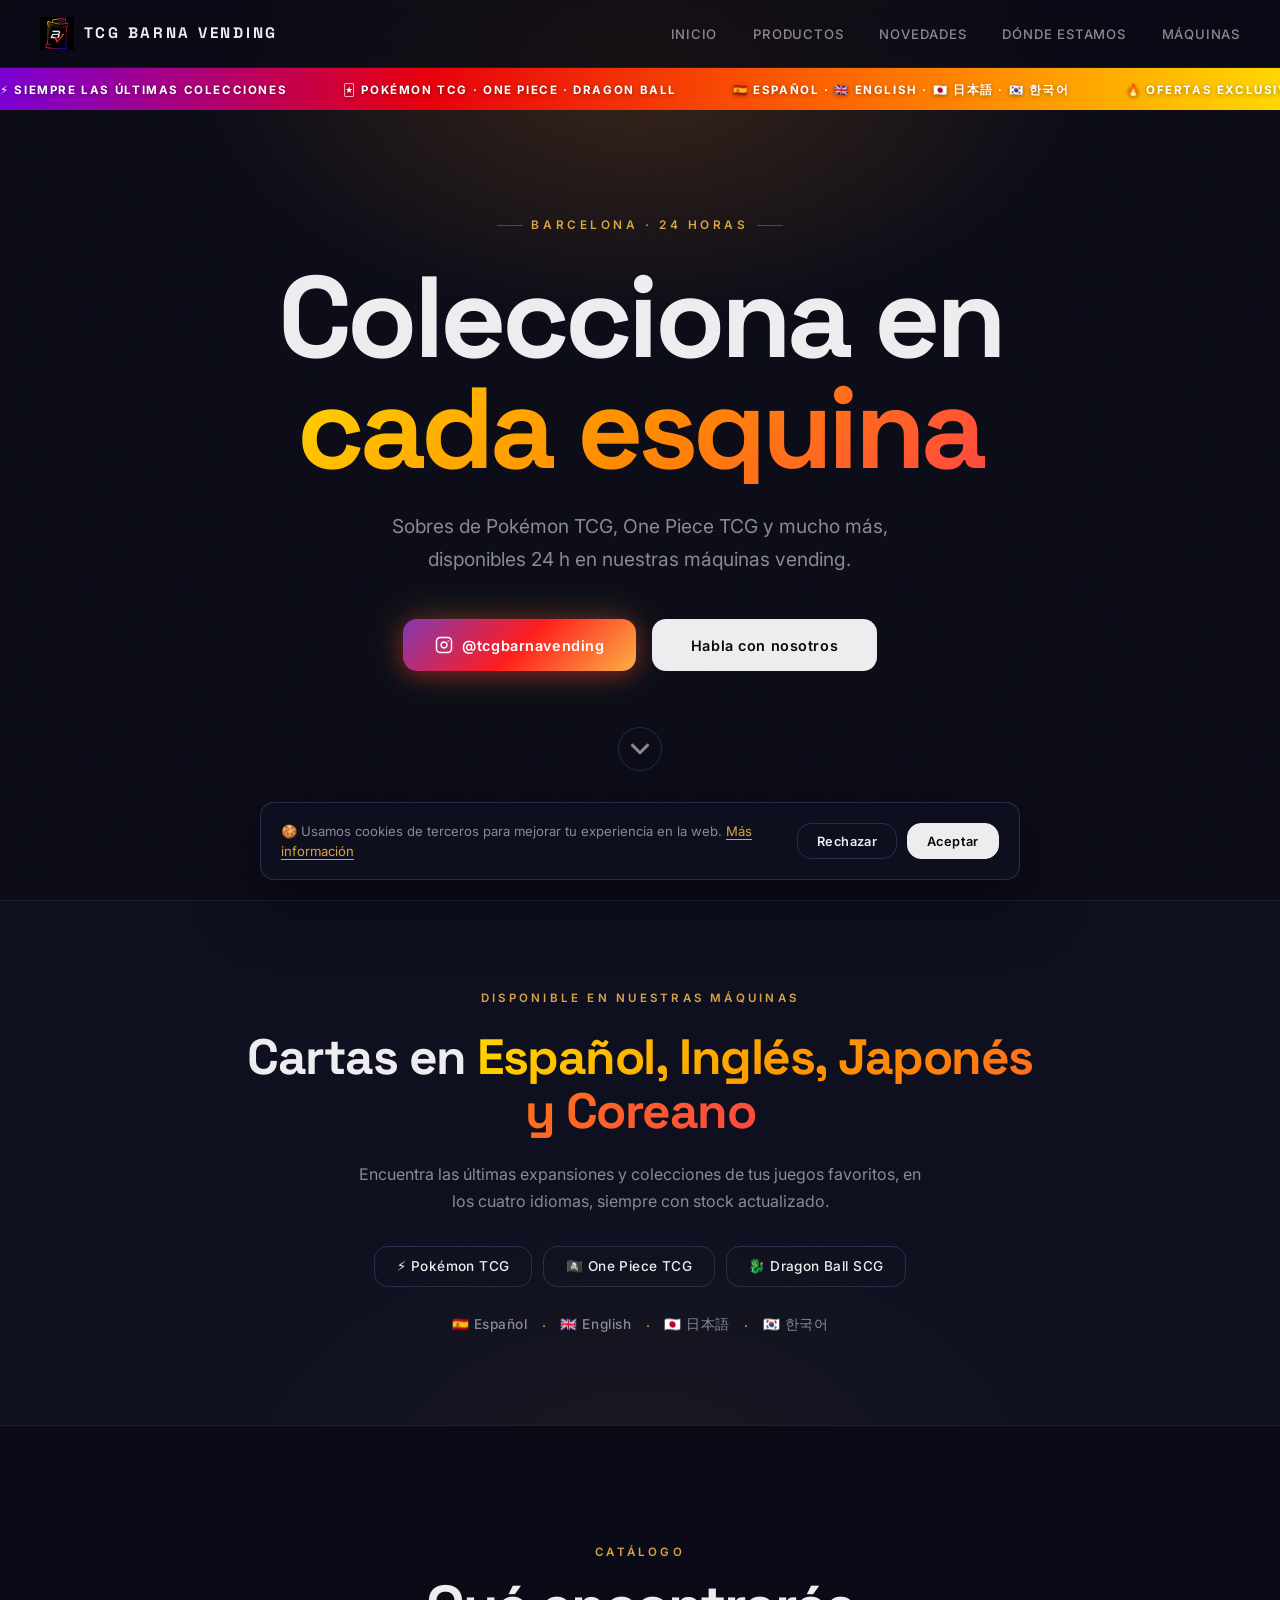
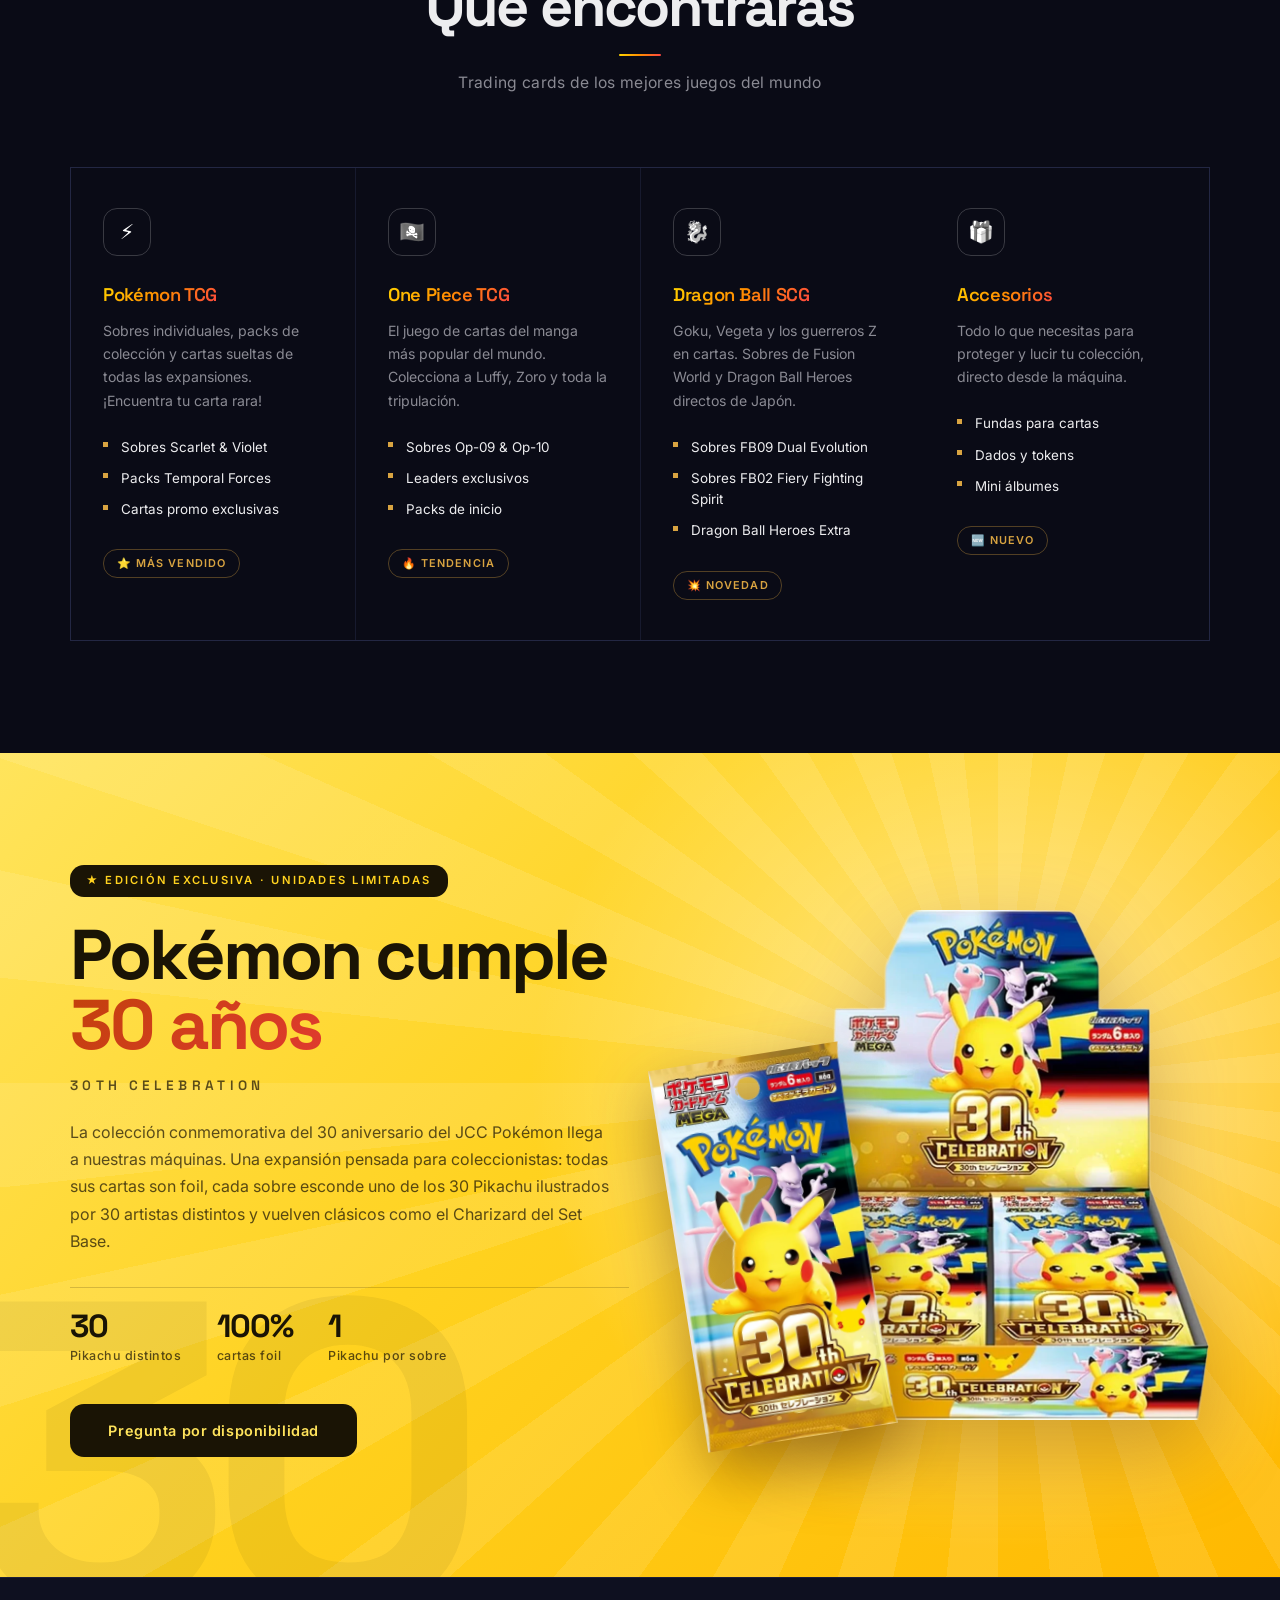
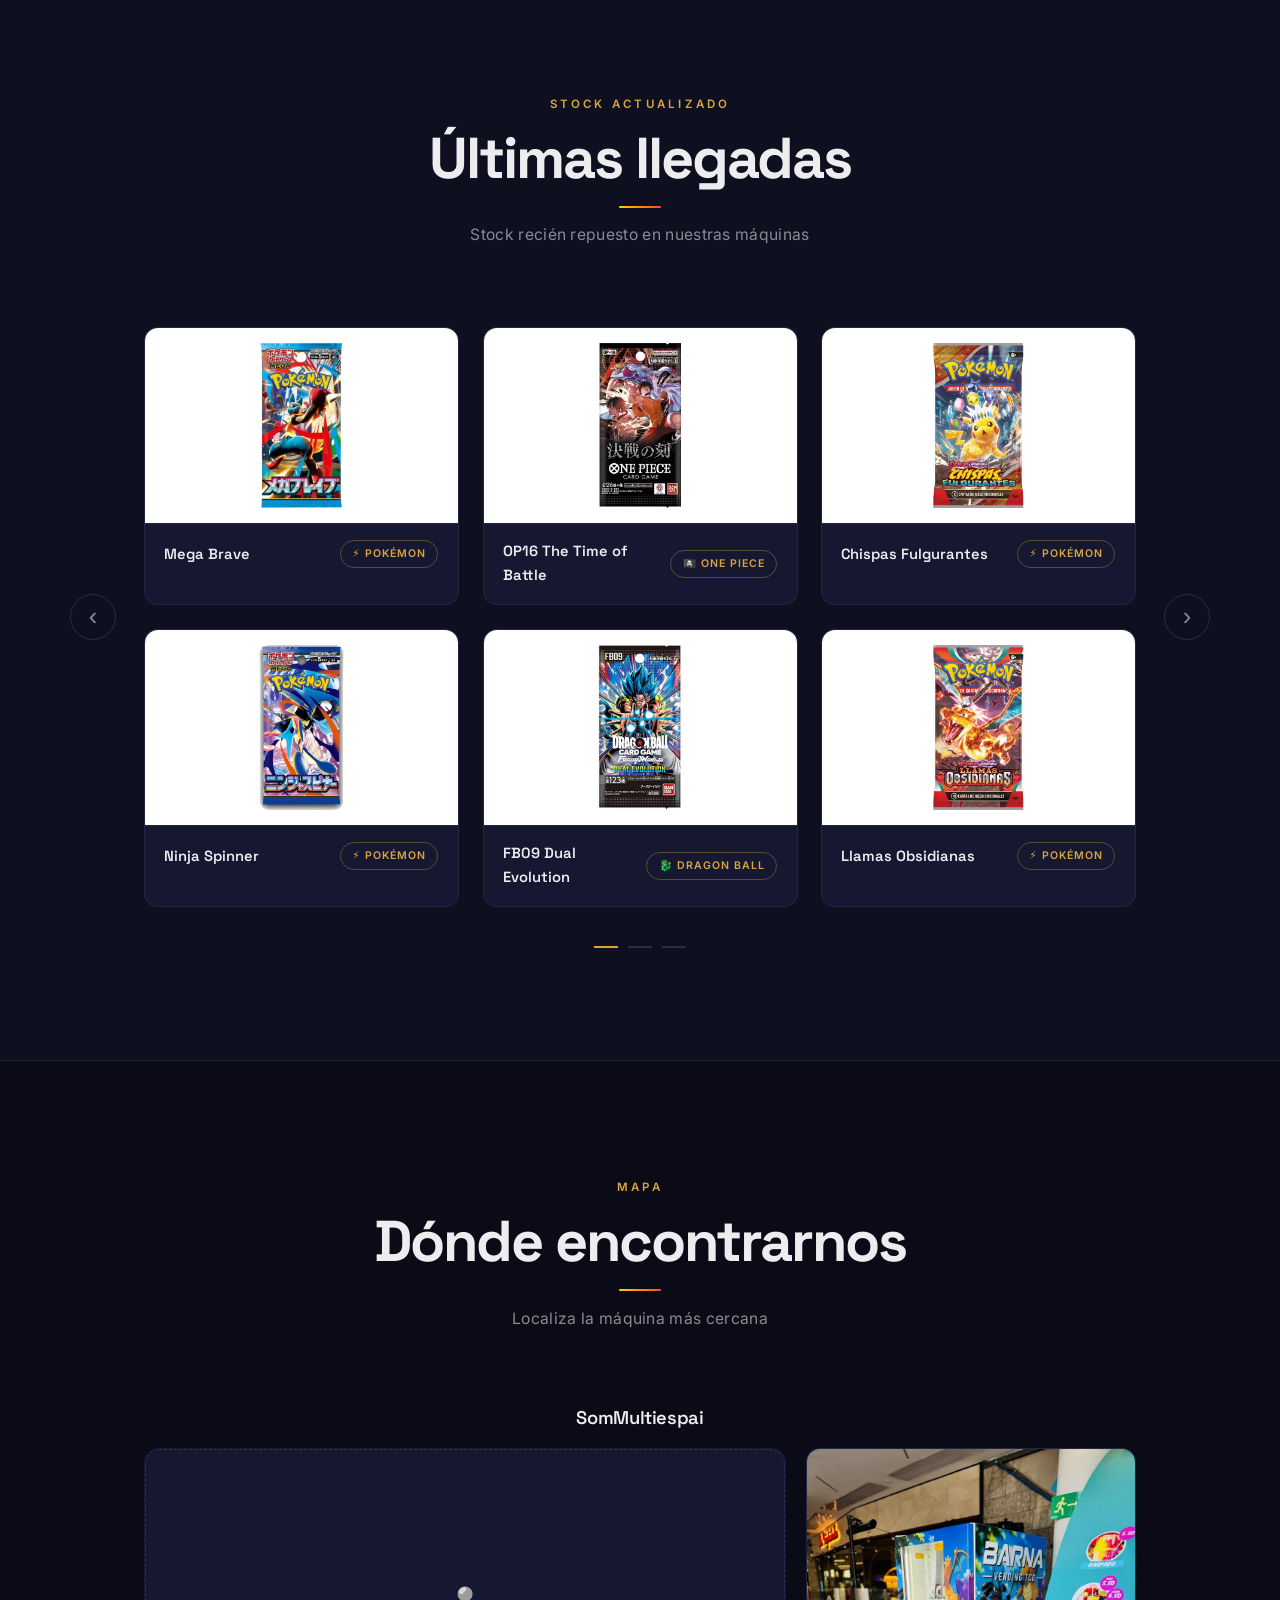
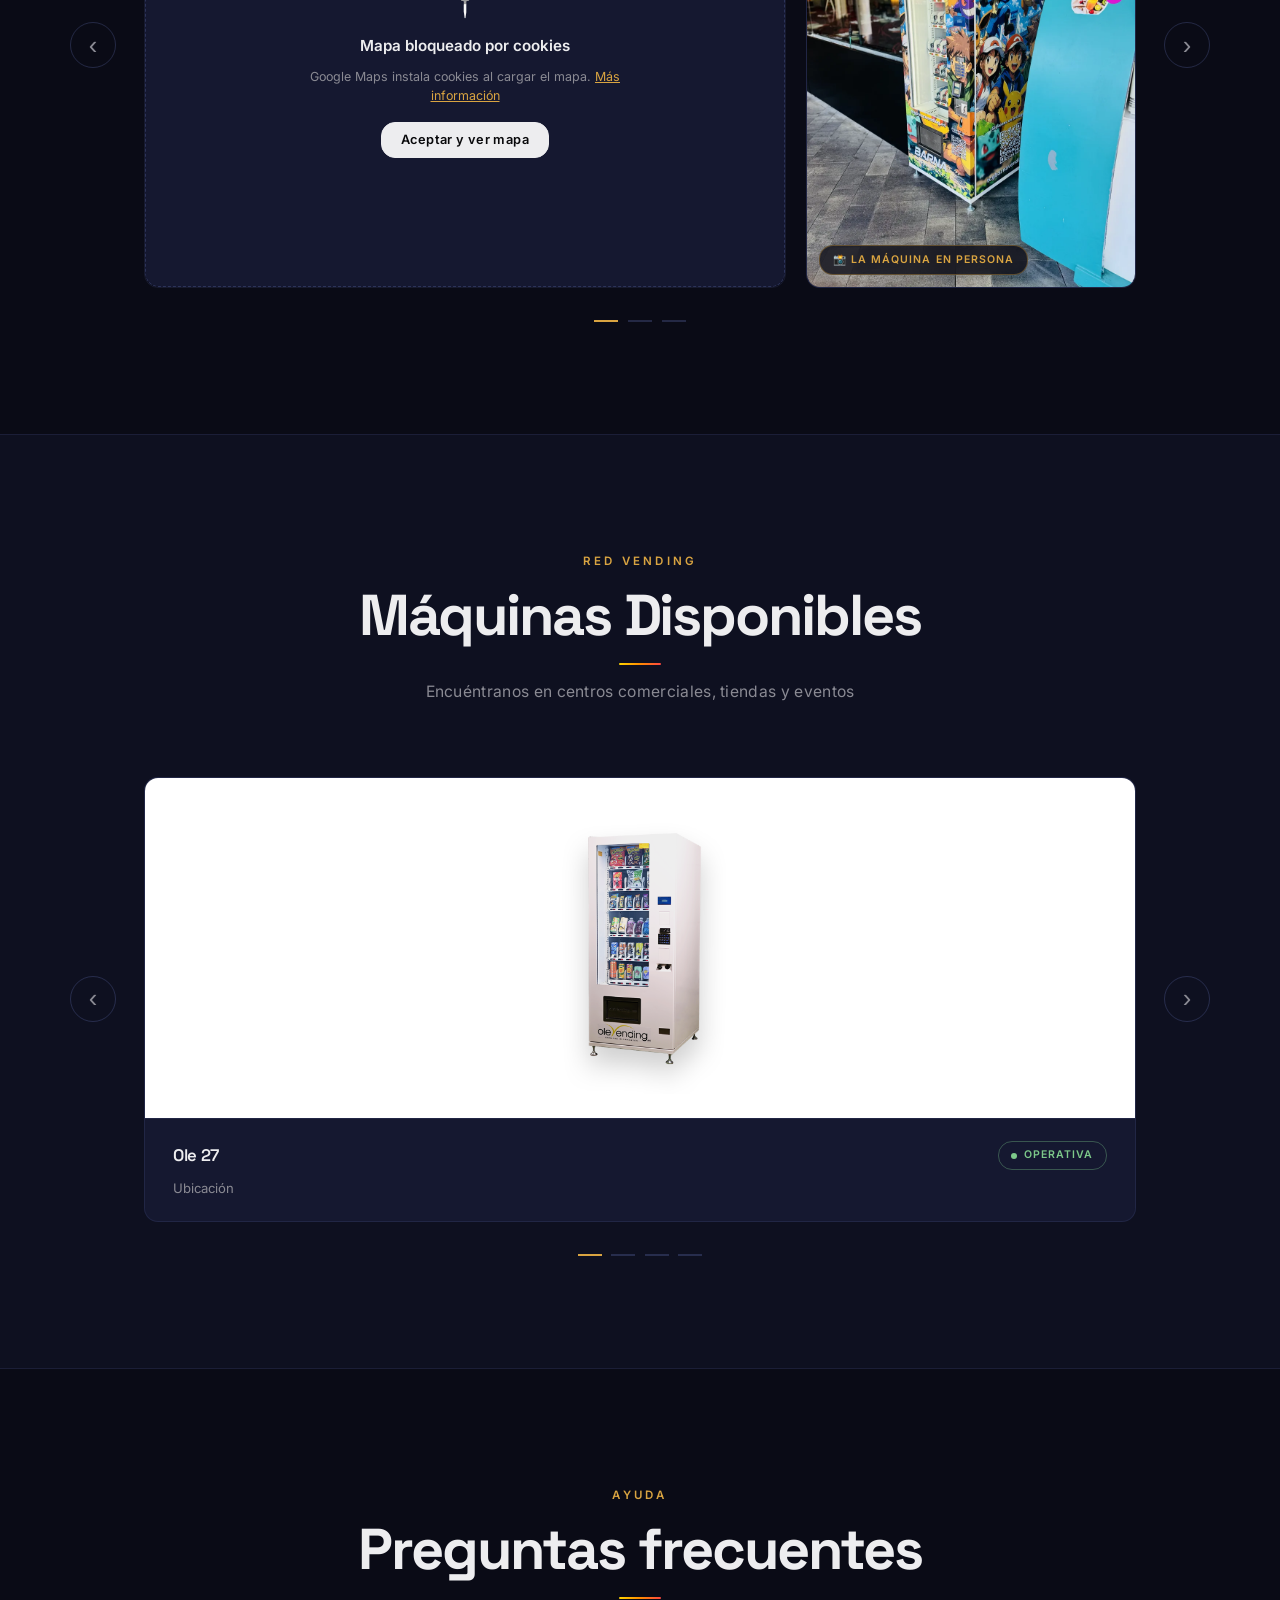
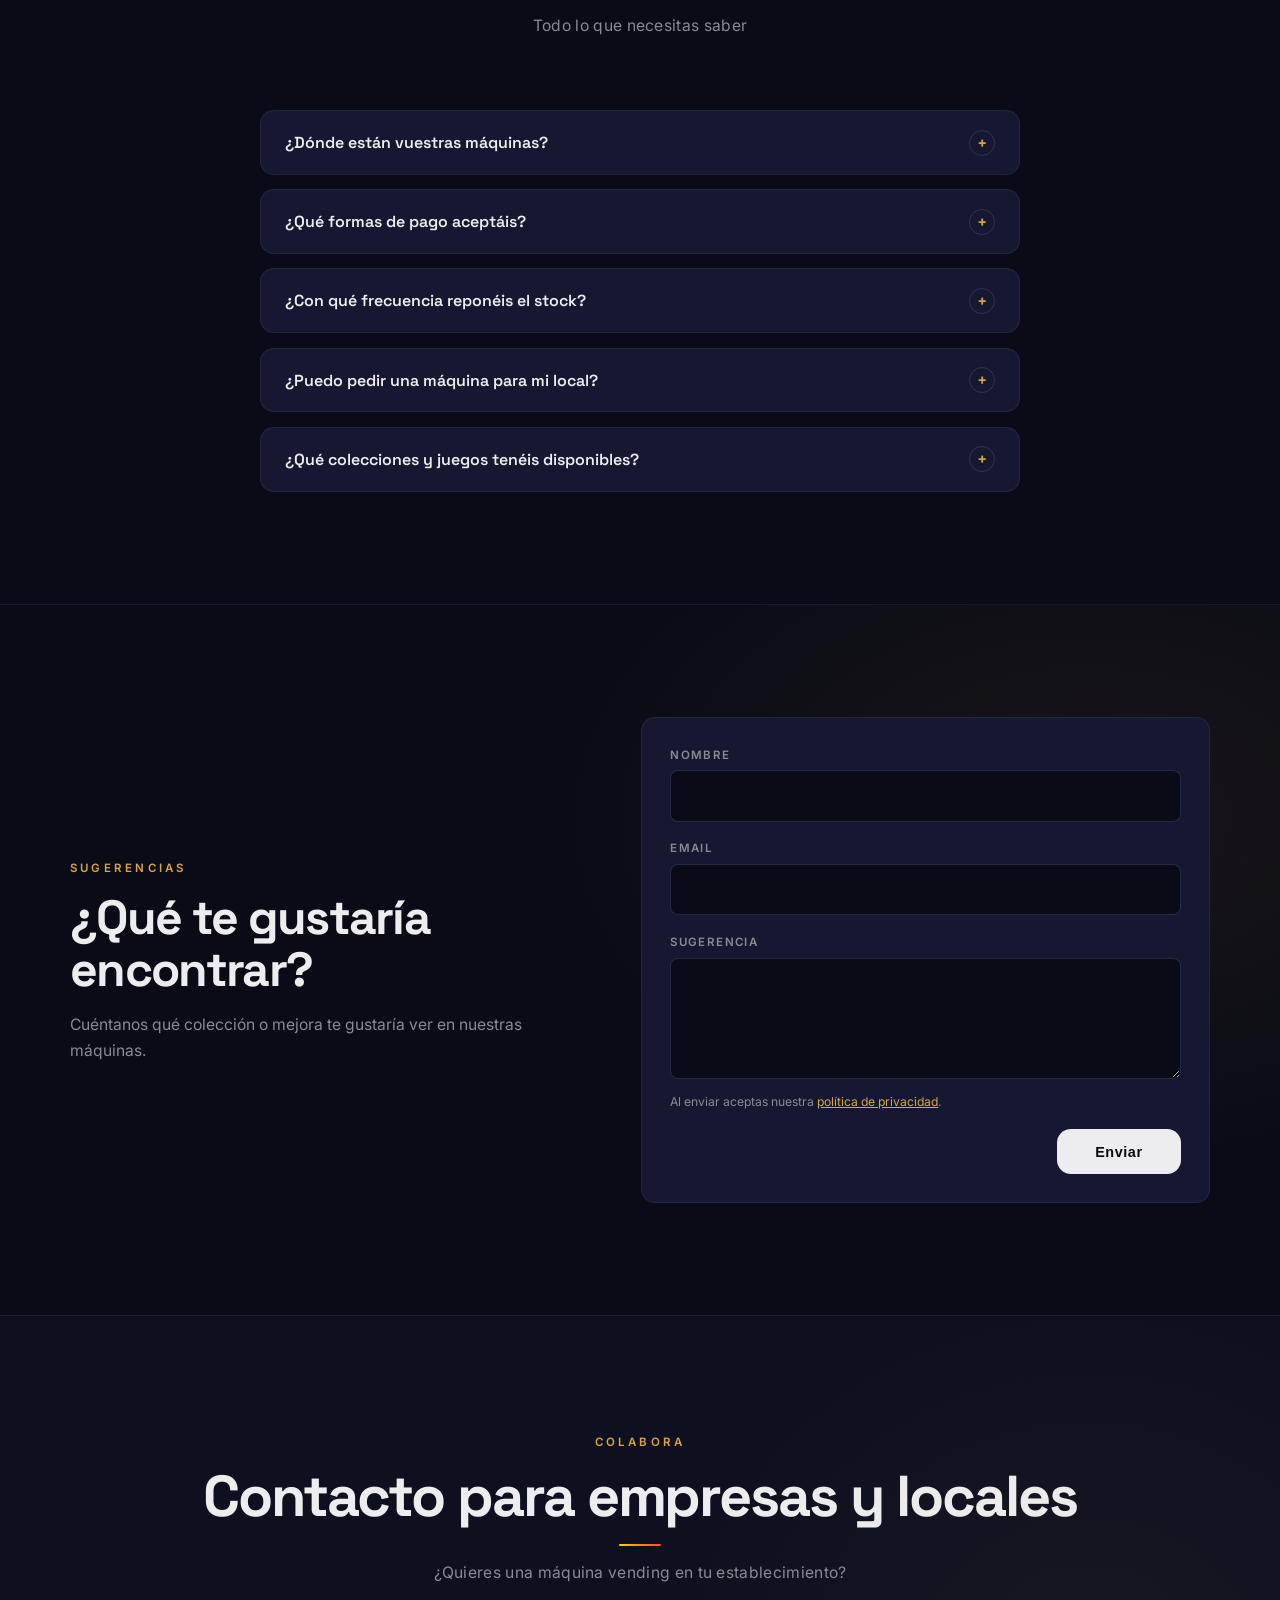
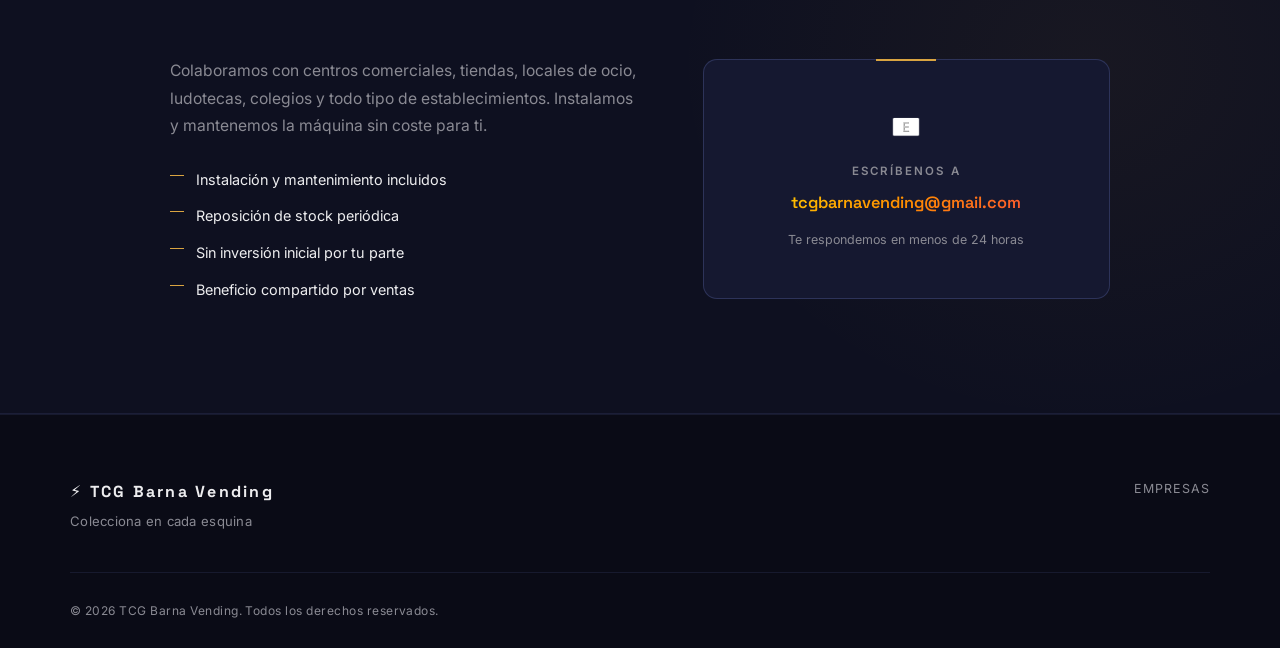
==== commit f3d421c6: "Banner de cookies, formulario de sugerencias y reorden de secciones - Banner de cookies: los mapas d" ====
--- a/index.html
+++ b/index.html
@@ -102,6 +102,8 @@
   <link rel="stylesheet" href="css/responsive.css" />
   <link rel="stylesheet" href="css/promo-modal.css" />
   <link rel="stylesheet" href="css/faq.css" />
+  <link rel="stylesheet" href="css/cookies.css" />
+  <link rel="stylesheet" href="css/sugerencias.css" />
 </head>
 <body>
 
@@ -116,8 +118,8 @@
       <li><a href="#inicio">Inicio</a></li>
       <li><a href="#productos">Productos</a></li>
       <li><a href="#llegadas">Novedades</a></li>
+      <li><a href="#ubicaciones">Dónde estamos</a></li>
       <li><a href="#maquinas">Máquinas</a></li>
-      <li><a href="#ubicaciones">Dónde estamos</a></li>
     </ul>
     <button class="nav-toggle" id="navToggle" aria-label="Abrir menú" aria-expanded="false">&#9776;</button>
   </nav>
@@ -464,83 +466,8 @@
     <div class="carousel-dots" id="galleryDots"></div>
   </section>
 
-  <!-- CARRUSEL DE MÁQUINAS -->
-  <section class="section" id="maquinas">
-    <div class="section-header">
-      <span class="section-eyebrow">Red vending</span>
-      <h2>Nuestras Máquinas</h2>
-      <p>Encuéntranos en centros comerciales, tiendas y eventos</p>
-    </div>
-
-    <div class="carousel-wrapper">
-      <button class="carousel-btn prev" id="prevBtn">&#8249;</button>
-
-      <div class="carousel-track-container">
-        <div class="carousel-track" id="carouselTrack">
-
-          <div class="carousel-slide">
-            <div class="machine-card">
-              <div class="machine-photo-wrap">
-                <img src="maquinas/ole-27.png" alt="Máquina vending Ole 27 de TCG Barna Vending" class="machine-photo" loading="lazy" />
-              </div>
-              <div class="machine-info">
-                <h3>Ole 27</h3>
-                <p>Ubicación</p>
-                <span class="badge badge-green">Operativa</span>
-              </div>
-            </div>
-          </div>
-
-          <div class="carousel-slide">
-            <div class="machine-card">
-              <div class="machine-photo-wrap">
-                <img src="maquinas/ole-40.png" alt="Máquina vending Ole 40 de TCG Barna Vending" class="machine-photo" loading="lazy" />
-              </div>
-              <div class="machine-info">
-                <h3>Ole 40</h3>
-                <p>Ubicación</p>
-                <span class="badge badge-green">Operativa</span>
-              </div>
-            </div>
-          </div>
-
-          <div class="carousel-slide">
-            <div class="machine-card">
-              <div class="machine-photo-wrap">
-                <img src="maquinas/ole-50-lift.png" alt="Máquina vending Ole 50 Lift de TCG Barna Vending" class="machine-photo" loading="lazy" />
-              </div>
-              <div class="machine-info">
-                <h3>Ole 50 Lift</h3>
-                <p>Ubicación</p>
-                <span class="badge badge-green">Operativa</span>
-              </div>
-            </div>
-          </div>
-
-          <div class="carousel-slide">
-            <div class="machine-card">
-              <div class="machine-photo-wrap">
-                <img src="maquinas/ole-140-lift.png" alt="Máquina vending Ole 140 Lift de TCG Barna Vending" class="machine-photo" loading="lazy" />
-              </div>
-              <div class="machine-info">
-                <h3>Ole 140 Lift</h3>
-                <p>Ubicación</p>
-                <span class="badge badge-green">Operativa</span>
-              </div>
-            </div>
-          </div>
-
-        </div>
-      </div>
-
-      <button class="carousel-btn next" id="nextBtn">&#8250;</button>
-    </div>
-
-    <div class="carousel-dots" id="carouselDots"></div>
-  </section>
-
   <!-- MAPA -->
-  <section class="section section-dark" id="ubicaciones">
+  <section class="section" id="ubicaciones">
     <div class="section-header">
       <span class="section-eyebrow">Mapa</span>
       <h2>Dónde encontrarnos</h2>
@@ -551,7 +478,8 @@
          1. Ve a Google Maps y busca la ubicación
          2. Haz clic en "Compartir" → "Insertar un mapa"
          3. Copia el código <iframe ...> que te da Google
-         4. Pégalo en el src="" del iframe correspondiente
+         4. Pega la URL del src en el data-src="" del iframe (el src="" se deja vacío:
+            js/cookie-consent.js lo rellena cuando el visitante acepta las cookies)
          5. Cambia el texto de <h3> por el nombre de esa ubicación
     ──────────────────────────────────────────────────── -->
     <div class="map-carousel-wrapper">
@@ -566,7 +494,8 @@
               <div class="map-wrap">
                 <iframe
                   class="map-frame"
-                  src="https://www.google.com/maps/embed?pb=!1m18!1m12!1m3!1d2991.189699622847!2d2.1759365853037416!3d41.43510531903121!2m3!1f0!2f0!3f0!3m2!1i1024!2i768!4f13.1!3m3!1m2!1s0x12a4bd26b6b2cc13%3A0xd1b1a5ef67da01bc!2sSOM%20Multiespai!5e0!3m2!1ses!2ses!4v1786381112158!5m2!1ses!2ses"
+                  src=""
+                  data-src="https://www.google.com/maps/embed?pb=!1m18!1m12!1m3!1d2991.189699622847!2d2.1759365853037416!3d41.43510531903121!2m3!1f0!2f0!3f0!3m2!1i1024!2i768!4f13.1!3m3!1m2!1s0x12a4bd26b6b2cc13%3A0xd1b1a5ef67da01bc!2sSOM%20Multiespai!5e0!3m2!1ses!2ses!4v1786381112158!5m2!1ses!2ses"
                   allowfullscreen=""
                   loading="lazy"
                   referrerpolicy="no-referrer-when-downgrade"
@@ -574,8 +503,9 @@
                 </iframe>
                 <div class="map-placeholder">
                   <span>📍</span>
-                  <p>Añade el embed de Google Maps</p>
-                  <small>Ve a Google Maps → Compartir → Insertar un mapa → copia el &lt;iframe&gt;</small>
+                  <p>Mapa bloqueado por cookies</p>
+                  <small>Google Maps instala cookies al cargar el mapa. <a href="cookies.html">Más información</a></small>
+                  <button type="button" class="map-consent-btn" data-cookie-accept>Aceptar y ver mapa</button>
                 </div>
               </div>
               <figure class="map-photo">
@@ -591,7 +521,8 @@
               <div class="map-wrap">
                 <iframe
                   class="map-frame"
-                  src="https://www.google.com/maps/embed?pb=!1m18!1m12!1m3!1d2986.2797479057217!2d2.117887275819692!3d41.54153978641957!2m3!1f0!2f0!3f0!3m2!1i1024!2i768!4f13.1!3m3!1m2!1s0x12a4959855947e59%3A0x5636aeb51ff1d1c1!2sEnjoy%20Padel%20Sabadell%20SL!5e0!3m2!1sen!2ses!4v1786381223171!5m2!1sen!2ses"
+                  src=""
+                  data-src="https://www.google.com/maps/embed?pb=!1m18!1m12!1m3!1d2986.2797479057217!2d2.117887275819692!3d41.54153978641957!2m3!1f0!2f0!3f0!3m2!1i1024!2i768!4f13.1!3m3!1m2!1s0x12a4959855947e59%3A0x5636aeb51ff1d1c1!2sEnjoy%20Padel%20Sabadell%20SL!5e0!3m2!1sen!2ses!4v1786381223171!5m2!1sen!2ses"
                   allowfullscreen=""
                   loading="lazy"
                   referrerpolicy="no-referrer-when-downgrade"
@@ -599,8 +530,9 @@
                 </iframe>
                 <div class="map-placeholder">
                   <span>📍</span>
-                  <p>Añade el embed de Google Maps</p>
-                  <small>Ve a Google Maps → Compartir → Insertar un mapa → copia el &lt;iframe&gt;</small>
+                  <p>Mapa bloqueado por cookies</p>
+                  <small>Google Maps instala cookies al cargar el mapa. <a href="cookies.html">Más información</a></small>
+                  <button type="button" class="map-consent-btn" data-cookie-accept>Aceptar y ver mapa</button>
                 </div>
               </div>
               <figure class="map-photo">
@@ -616,7 +548,8 @@
               <div class="map-wrap">
                 <iframe
                   class="map-frame"
-                  src="https://www.google.com/maps/embed?pb=!1m18!1m12!1m3!1d2992.8051888506866!2d2.2093644758127624!3d41.400036895210704!2m3!1f0!2f0!3f0!3m2!1i1024!2i768!4f13.1!3m3!1m2!1s0x12a4a3427884441d%3A0xa21c45d265f0581e!2sLa%20Mar%20Bella%20Municipal%20Sports%20Complex!5e0!3m2!1sen!2ses!4v1786381243292!5m2!1sen!2ses"
+                  src=""
+                  data-src="https://www.google.com/maps/embed?pb=!1m18!1m12!1m3!1d2992.8051888506866!2d2.2093644758127624!3d41.400036895210704!2m3!1f0!2f0!3f0!3m2!1i1024!2i768!4f13.1!3m3!1m2!1s0x12a4a3427884441d%3A0xa21c45d265f0581e!2sLa%20Mar%20Bella%20Municipal%20Sports%20Complex!5e0!3m2!1sen!2ses!4v1786381243292!5m2!1sen!2ses"
                   allowfullscreen=""
                   loading="lazy"
                   referrerpolicy="no-referrer-when-downgrade"
@@ -624,8 +557,9 @@
                 </iframe>
                 <div class="map-placeholder">
                   <span>📍</span>
-                  <p>Añade el embed de Google Maps</p>
-                  <small>Ve a Google Maps → Compartir → Insertar un mapa → copia el &lt;iframe&gt;</small>
+                  <p>Mapa bloqueado por cookies</p>
+                  <small>Google Maps instala cookies al cargar el mapa. <a href="cookies.html">Más información</a></small>
+                  <button type="button" class="map-consent-btn" data-cookie-accept>Aceptar y ver mapa</button>
                 </div>
               </div>
               <figure class="map-photo">
@@ -641,6 +575,81 @@
       <button class="carousel-btn next" id="mapNextBtn">&#8250;</button>
     </div>
     <div class="carousel-dots" id="mapCarouselDots"></div>
+  </section>
+
+  <!-- CARRUSEL DE MÁQUINAS -->
+  <section class="section section-dark" id="maquinas">
+    <div class="section-header">
+      <span class="section-eyebrow">Red vending</span>
+      <h2>Máquinas Disponibles</h2>
+      <p>Encuéntranos en centros comerciales, tiendas y eventos</p>
+    </div>
+
+    <div class="carousel-wrapper">
+      <button class="carousel-btn prev" id="prevBtn">&#8249;</button>
+
+      <div class="carousel-track-container">
+        <div class="carousel-track" id="carouselTrack">
+
+          <div class="carousel-slide">
+            <div class="machine-card">
+              <div class="machine-photo-wrap">
+                <img src="maquinas/ole-27.png" alt="Máquina vending Ole 27 de TCG Barna Vending" class="machine-photo" loading="lazy" />
+              </div>
+              <div class="machine-info">
+                <h3>Ole 27</h3>
+                <p>Ubicación</p>
+                <span class="badge badge-green">Operativa</span>
+              </div>
+            </div>
+          </div>
+
+          <div class="carousel-slide">
+            <div class="machine-card">
+              <div class="machine-photo-wrap">
+                <img src="maquinas/ole-40.png" alt="Máquina vending Ole 40 de TCG Barna Vending" class="machine-photo" loading="lazy" />
+              </div>
+              <div class="machine-info">
+                <h3>Ole 40</h3>
+                <p>Ubicación</p>
+                <span class="badge badge-green">Operativa</span>
+              </div>
+            </div>
+          </div>
+
+          <div class="carousel-slide">
+            <div class="machine-card">
+              <div class="machine-photo-wrap">
+                <img src="maquinas/ole-50-lift.png" alt="Máquina vending Ole 50 Lift de TCG Barna Vending" class="machine-photo" loading="lazy" />
+              </div>
+              <div class="machine-info">
+                <h3>Ole 50 Lift</h3>
+                <p>Ubicación</p>
+                <span class="badge badge-green">Operativa</span>
+              </div>
+            </div>
+          </div>
+
+          <div class="carousel-slide">
+            <div class="machine-card">
+              <div class="machine-photo-wrap">
+                <img src="maquinas/ole-140-lift.png" alt="Máquina vending Ole 140 Lift de TCG Barna Vending" class="machine-photo" loading="lazy" />
+              </div>
+              <div class="machine-info">
+                <h3>Ole 140 Lift</h3>
+                <p>Ubicación</p>
+                <span class="badge badge-green">Operativa</span>
+              </div>
+            </div>
+          </div>
+
+        </div>
+      </div>
+
+      <button class="carousel-btn next" id="nextBtn">&#8250;</button>
+    </div>
+
+    <div class="carousel-dots" id="carouselDots"></div>
   </section>
 
   <!-- FAQ -->
@@ -699,6 +708,48 @@
         </button>
         <div class="faq-answer">
           <p>Encontrarás sobres de Pokémon TCG, One Piece TCG y Dragon Ball SCG, con las colecciones y ediciones especiales más recientes.</p>
+        </div>
+      </div>
+    </div>
+  </section>
+
+  <!-- SUGERENCIAS -->
+  <section class="section sugerencias" id="sugerencias">
+    <div class="sug-split">
+      <div class="sug-copy">
+        <span class="section-eyebrow">Sugerencias</span>
+        <h2>¿Qué te gustaría encontrar?</h2>
+        <p>Cuéntanos qué colección o mejora te gustaría ver en nuestras máquinas.</p>
+      </div>
+
+      <!-- Formulario de sugerencias. Envía a /api/sugerencias (api/sugerencias.mjs), que manda el correo con Resend a tcgbarnavending@gmail.com.
+           Necesita la variable RESEND_API_KEY en Vercel. Para cambiar el destinatario: variable CONTACT_TO en Vercel. -->
+      <div class="sug-wrap">
+        <form class="sug-form" id="sugForm" data-endpoint="/api/sugerencias" novalidate>
+          <label class="sug-field">
+            <span>Nombre</span>
+            <input type="text" name="nombre" autocomplete="name" maxlength="120" required />
+          </label>
+          <label class="sug-field">
+            <span>Email</span>
+            <input type="email" name="correo" autocomplete="email" maxlength="200" required />
+          </label>
+          <label class="sug-field">
+            <span>Sugerencia</span>
+            <textarea name="mensaje" rows="4" maxlength="5000" required></textarea>
+          </label>
+          <p class="sug-legal">Al enviar aceptas nuestra <a href="privacidad.html">política de privacidad</a>.</p>
+          <input class="sug-hp" type="text" name="web" tabindex="-1" autocomplete="off" aria-hidden="true" />
+          <div class="sug-actions">
+            <p class="sug-status" role="status" aria-live="polite"></p>
+            <button class="btn-primary" type="submit">Enviar</button>
+          </div>
+        </form>
+        <div class="sug-thanks" role="status" aria-live="polite">
+          <div class="sug-bubble">
+            <strong>¡Gracias!</strong>
+            <span>Tomamos nota de tu sugerencia.</span>
+          </div>
         </div>
       </div>
     </div>
@@ -765,11 +816,6 @@
         <p>Colecciona en cada esquina</p>
       </div>
       <div class="footer-links">
-        <a href="#inicio">Inicio</a>
-        <a href="#productos">Productos</a>
-        <a href="#llegadas">Novedades</a>
-        <a href="#maquinas">Máquinas</a>
-        <a href="#ubicaciones">Dónde estamos</a>
         <a href="#empresas">Empresas</a>
       </div>
     </div>
@@ -800,6 +846,8 @@
   <script src="js/holo-tilt.js" defer></script>
   <script src="js/animations.js" defer></script>
   <script src="js/promo-modal.js" defer></script>
+  <script src="js/cookie-consent.js" defer></script>
+  <script src="js/sugerencias.js" defer></script>
   <script defer src="/_vercel/insights/script.js"></script>
 </body>
 </html>
--- a/css/cookies.css
+++ b/css/cookies.css
@@ -0,0 +1,93 @@
+/* ── BANNER DE COOKIES ────────────────────────────── */
+.cookie-banner {
+  position: fixed;
+  left: 50%;
+  bottom: 1.25rem;
+  z-index: 1100;
+  width: min(760px, calc(100% - 2rem));
+  display: flex;
+  align-items: center;
+  gap: 1.25rem;
+  padding: 1.1rem 1.25rem;
+  background: rgba(14, 16, 32, .96);
+  backdrop-filter: blur(14px);
+  -webkit-backdrop-filter: blur(14px);
+  border: 1px solid var(--line-strong);
+  border-radius: var(--radius);
+  box-shadow: var(--shadow);
+  opacity: 0;
+  transform: translate(-50%, 16px);
+  transition: opacity .3s ease, transform .3s ease;
+}
+.cookie-banner.is-visible {
+  opacity: 1;
+  transform: translate(-50%, 0);
+}
+
+.cookie-banner-text {
+  flex: 1;
+  color: var(--muted);
+  font-size: .82rem;
+  line-height: 1.55;
+}
+.cookie-banner-text a {
+  color: var(--accent);
+  text-decoration: underline;
+  text-underline-offset: 3px;
+}
+
+.cookie-banner-btns {
+  display: flex;
+  gap: .6rem;
+  flex-shrink: 0;
+}
+
+.cookie-btn,
+.map-consent-btn {
+  padding: .6rem 1.2rem;
+  border-radius: var(--radius);
+  font-family: var(--font-body);
+  font-size: .8rem;
+  font-weight: 600;
+  letter-spacing: .03em;
+  cursor: pointer;
+  transition: background .2s, color .2s, border-color .2s;
+}
+.cookie-btn-reject {
+  background: transparent;
+  color: var(--text);
+  border: 1px solid var(--line-strong);
+}
+.cookie-btn-reject:hover { border-color: var(--accent-line); color: var(--accent); }
+.cookie-btn-accept,
+.map-consent-btn {
+  background: var(--text);
+  color: #09090B;
+  border: 1px solid var(--text);
+}
+.cookie-btn-accept:hover,
+.map-consent-btn:hover { background: var(--foil); border-color: transparent; color: #1a0e00; }
+
+/* botón dentro de cada mapa bloqueado */
+.map-consent-btn { margin-top: .4rem; }
+.map-placeholder small a { color: var(--accent); }
+
+@media (prefers-reduced-motion: reduce) {
+  .cookie-banner { transition: none; }
+}
+
+@media (max-width: 600px) {
+  .cookie-banner {
+    flex-direction: column;
+    align-items: stretch;
+    gap: .9rem;
+    bottom: .75rem;
+  }
+  .cookie-banner-btns .cookie-btn { flex: 1; }
+
+  /* en móvil el mapa es estrecho: aviso más corto */
+  .map-placeholder { padding: 1rem .75rem; gap: .4rem; }
+  .map-placeholder small { display: none; }
+  .map-placeholder p { font-size: .8rem; }
+  .map-consent-btn { padding: .55rem .8rem; font-size: .72rem; }
+}
--- a/css/sugerencias.css
+++ b/css/sugerencias.css
@@ -0,0 +1,169 @@
+/* ── SUGERENCIAS ──────────────────────────────────── */
+.sugerencias {
+  border-top: 1px solid var(--line);
+  background:
+    radial-gradient(ellipse 60% 70% at 85% 30%, rgba(217,164,65,.07) 0%, transparent 70%),
+    var(--dark);
+}
+
+.sug-split {
+  display: grid;
+  grid-template-columns: 1fr 1.15fr;
+  gap: clamp(2.5rem, 6vw, 5rem);
+  align-items: center;
+  max-width: 1140px;
+  margin: 0 auto;
+}
+
+.sug-copy h2 {
+  font-size: clamp(2rem, 4.5vw, 3rem);
+  font-weight: 700;
+  letter-spacing: -.035em;
+  line-height: 1.08;
+  color: var(--text);
+}
+.sug-copy p {
+  margin-top: 1rem;
+  max-width: 30rem;
+  color: var(--muted);
+  font-size: .98rem;
+  line-height: 1.7;
+}
+
+/* tarjeta del formulario */
+.sug-wrap {
+  position: relative;
+  background: var(--card-bg);
+  border: 1px solid var(--line);
+  border-radius: var(--radius);
+  padding: 1.75rem;
+}
+
+.sug-form {
+  display: flex;
+  flex-direction: column;
+  gap: 1.1rem;
+  transition: opacity .35s ease, transform .5s cubic-bezier(.4,0,.2,1);
+  transform-origin: center;
+}
+
+.sug-field {
+  display: flex;
+  flex-direction: column;
+  gap: .4rem;
+  font-size: .72rem;
+  font-weight: 600;
+  letter-spacing: .12em;
+  text-transform: uppercase;
+  color: var(--muted);
+}
+.sug-field input,
+.sug-field textarea {
+  width: 100%;
+  background: var(--dark);
+  border: 1px solid var(--line-strong);
+  border-radius: var(--radius-sm);
+  padding: .8rem 1rem;
+  color: var(--text);
+  font: inherit;
+  font-size: .92rem;
+  font-weight: 400;
+  letter-spacing: normal;
+  text-transform: none;
+  resize: vertical;
+  transition: border-color .2s;
+}
+.sug-field textarea::placeholder { color: rgba(138,138,147,.6); }
+.sug-field input:focus,
+.sug-field textarea:focus {
+  outline: none;
+  border-color: var(--accent);
+}
+.sug-field.is-invalid input,
+.sug-field.is-invalid textarea { border-color: var(--red); }
+
+.sug-legal {
+  margin-top: -.3rem;
+  color: var(--muted);
+  font-size: .76rem;
+}
+.sug-legal a { color: var(--accent); }
+
+.sug-hp {
+  position: absolute;
+  left: -9999px;
+  width: 1px;
+  height: 1px;
+  opacity: 0;
+}
+
+.sug-actions {
+  display: flex;
+  align-items: center;
+  justify-content: space-between;
+  gap: 1rem;
+  flex-wrap: wrap;
+}
+.sug-status {
+  flex: 1 1 200px;
+  color: var(--muted);
+  font-size: .85rem;
+}
+.sug-status.is-error { color: #FF8A80; }
+.sug-status.is-ok { color: #7DC98A; }
+.sug-actions .btn-primary:disabled { opacity: .6; cursor: wait; }
+
+/* Al enviar: el formulario se encoge y desaparece, y en su lugar sale la burbuja de «¡Gracias!» */
+.sug-wrap.is-sent .sug-form {
+  opacity: 0;
+  transform: scale(.85);
+  pointer-events: none;
+}
+.sug-thanks {
+  position: absolute;
+  inset: 0;
+  display: flex;
+  align-items: center;
+  justify-content: center;
+  pointer-events: none;
+}
+.sug-bubble {
+  display: flex;
+  flex-direction: column;
+  align-items: center;
+  gap: .4rem;
+  max-width: 320px;
+  padding: 1.9rem 2.3rem;
+  border-radius: 30px;
+  background: var(--foil);
+  color: #1a0e00;
+  text-align: center;
+  box-shadow: 0 24px 50px -20px rgba(255, 140, 0, .55);
+  opacity: 0;
+  transform: scale(.4);
+  transition: transform .6s cubic-bezier(.34,1.56,.64,1) .2s, opacity .3s ease .2s;
+}
+.sug-bubble strong {
+  font-family: var(--font-display);
+  font-size: 1.7rem;
+  line-height: 1.1;
+}
+.sug-bubble span { font-size: .95rem; }
+.sug-wrap.is-sent .sug-bubble {
+  opacity: 1;
+  transform: scale(1);
+}
+
+@media (prefers-reduced-motion: reduce) {
+  .sug-form, .sug-bubble { transition: none; }
+}
+
+@media (max-width: 900px) {
+  .sug-split { grid-template-columns: 1fr; }
+}
+
+@media (max-width: 600px) {
+  .sug-wrap { padding: 1.25rem; }
+  .sug-copy p { font-size: .9rem; }
+  .sug-actions .btn-primary { width: 100%; }
+}
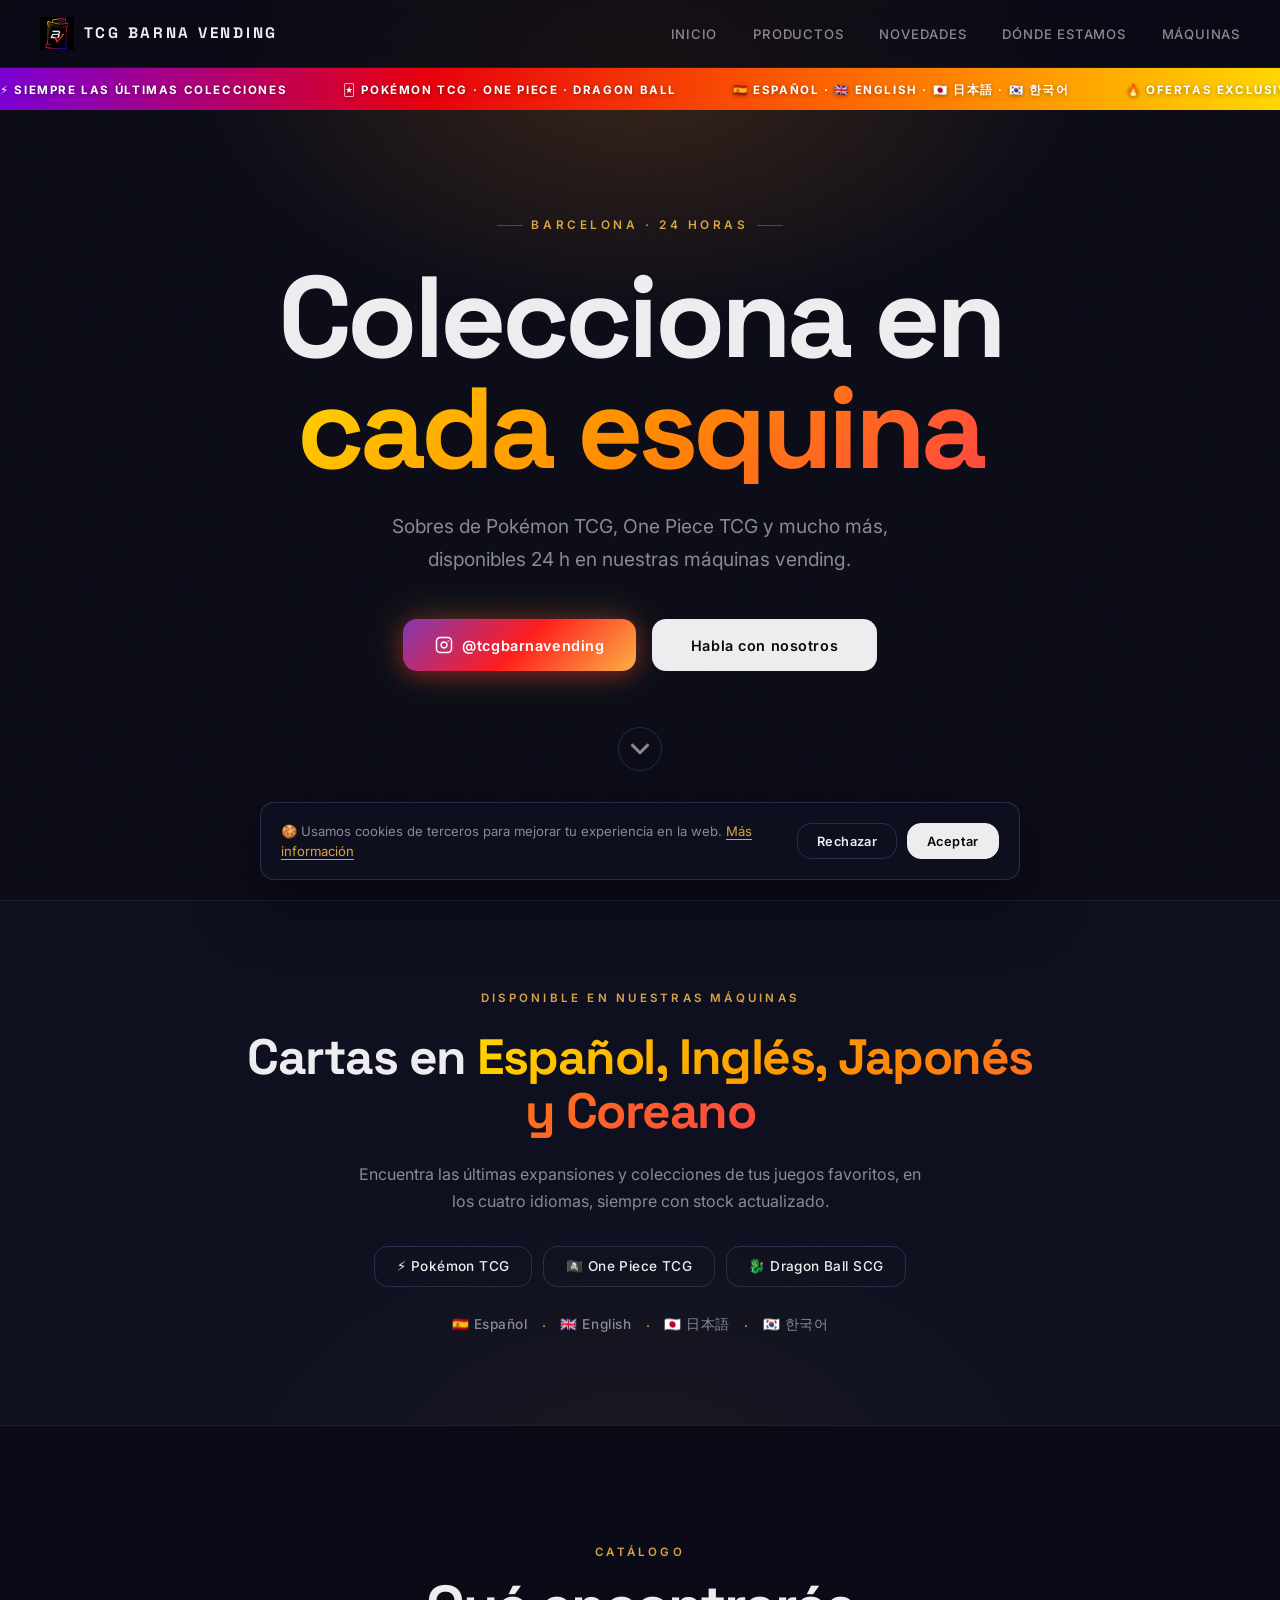
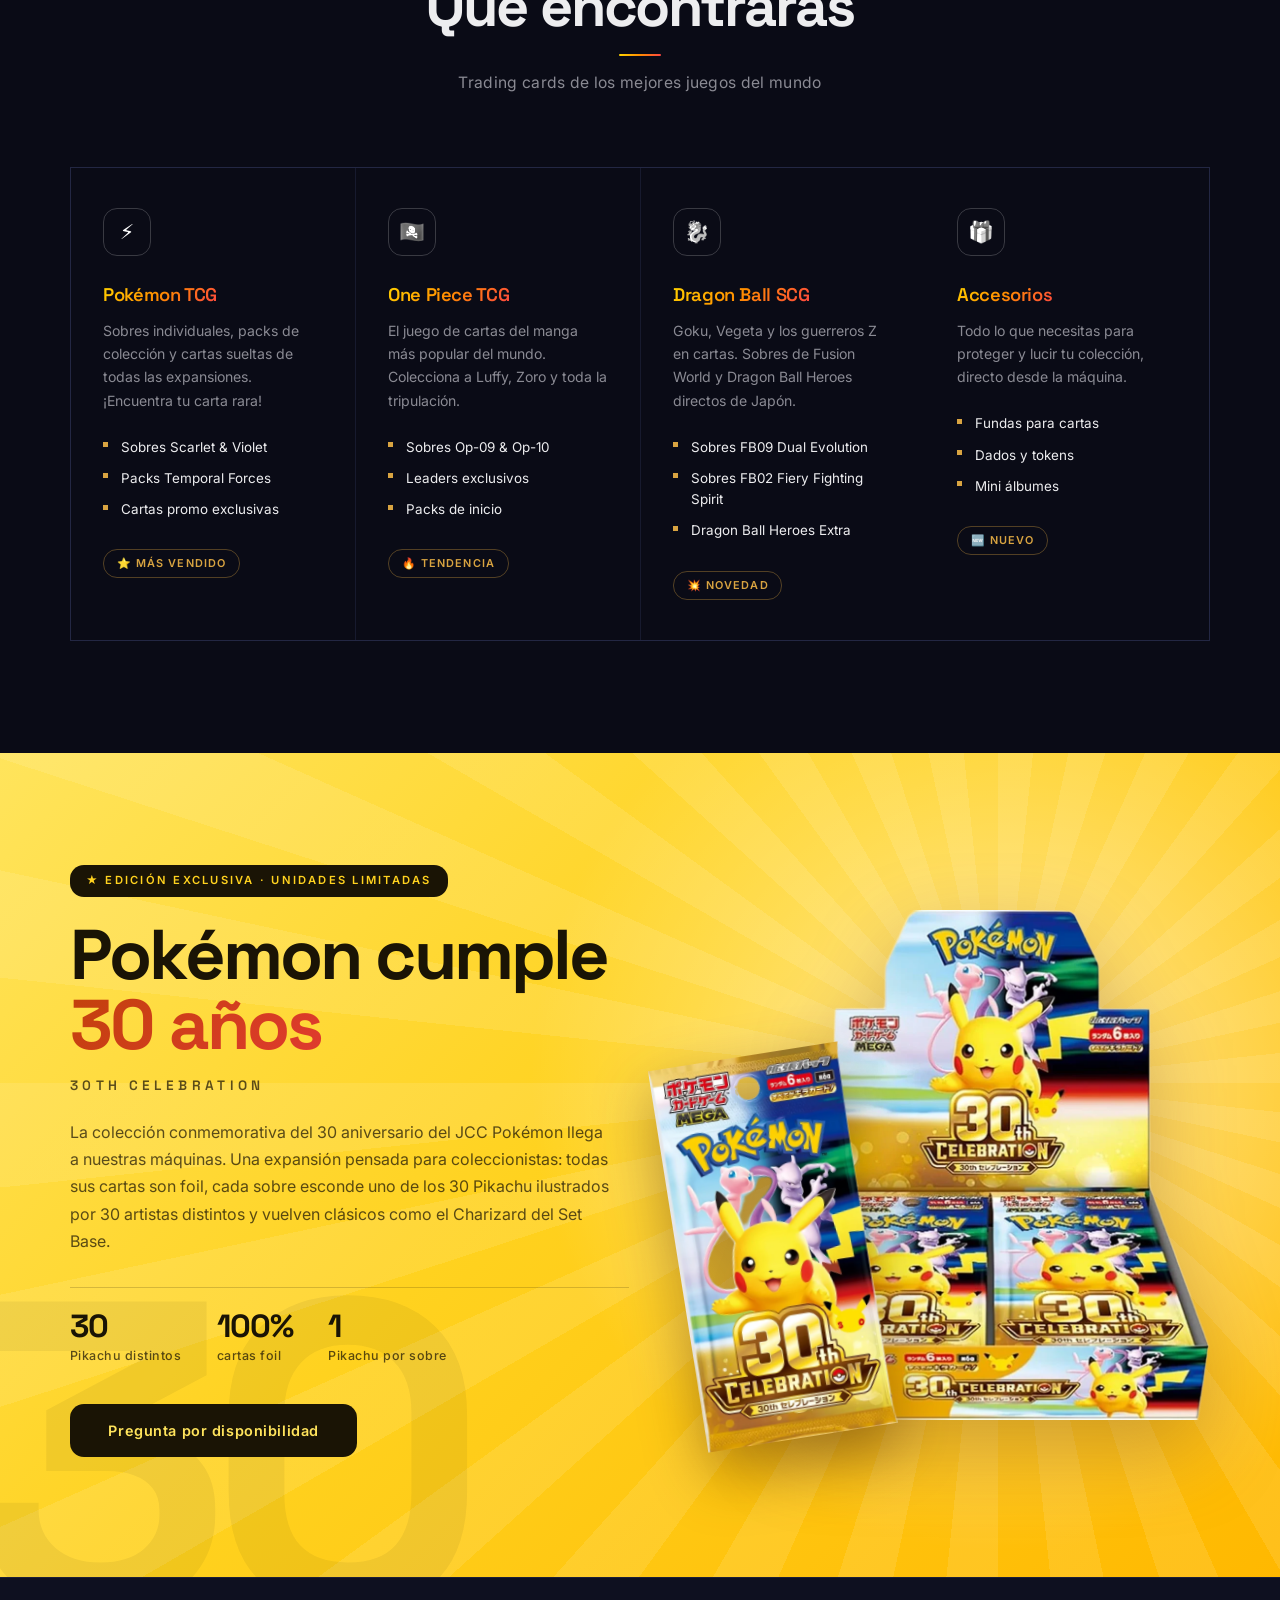
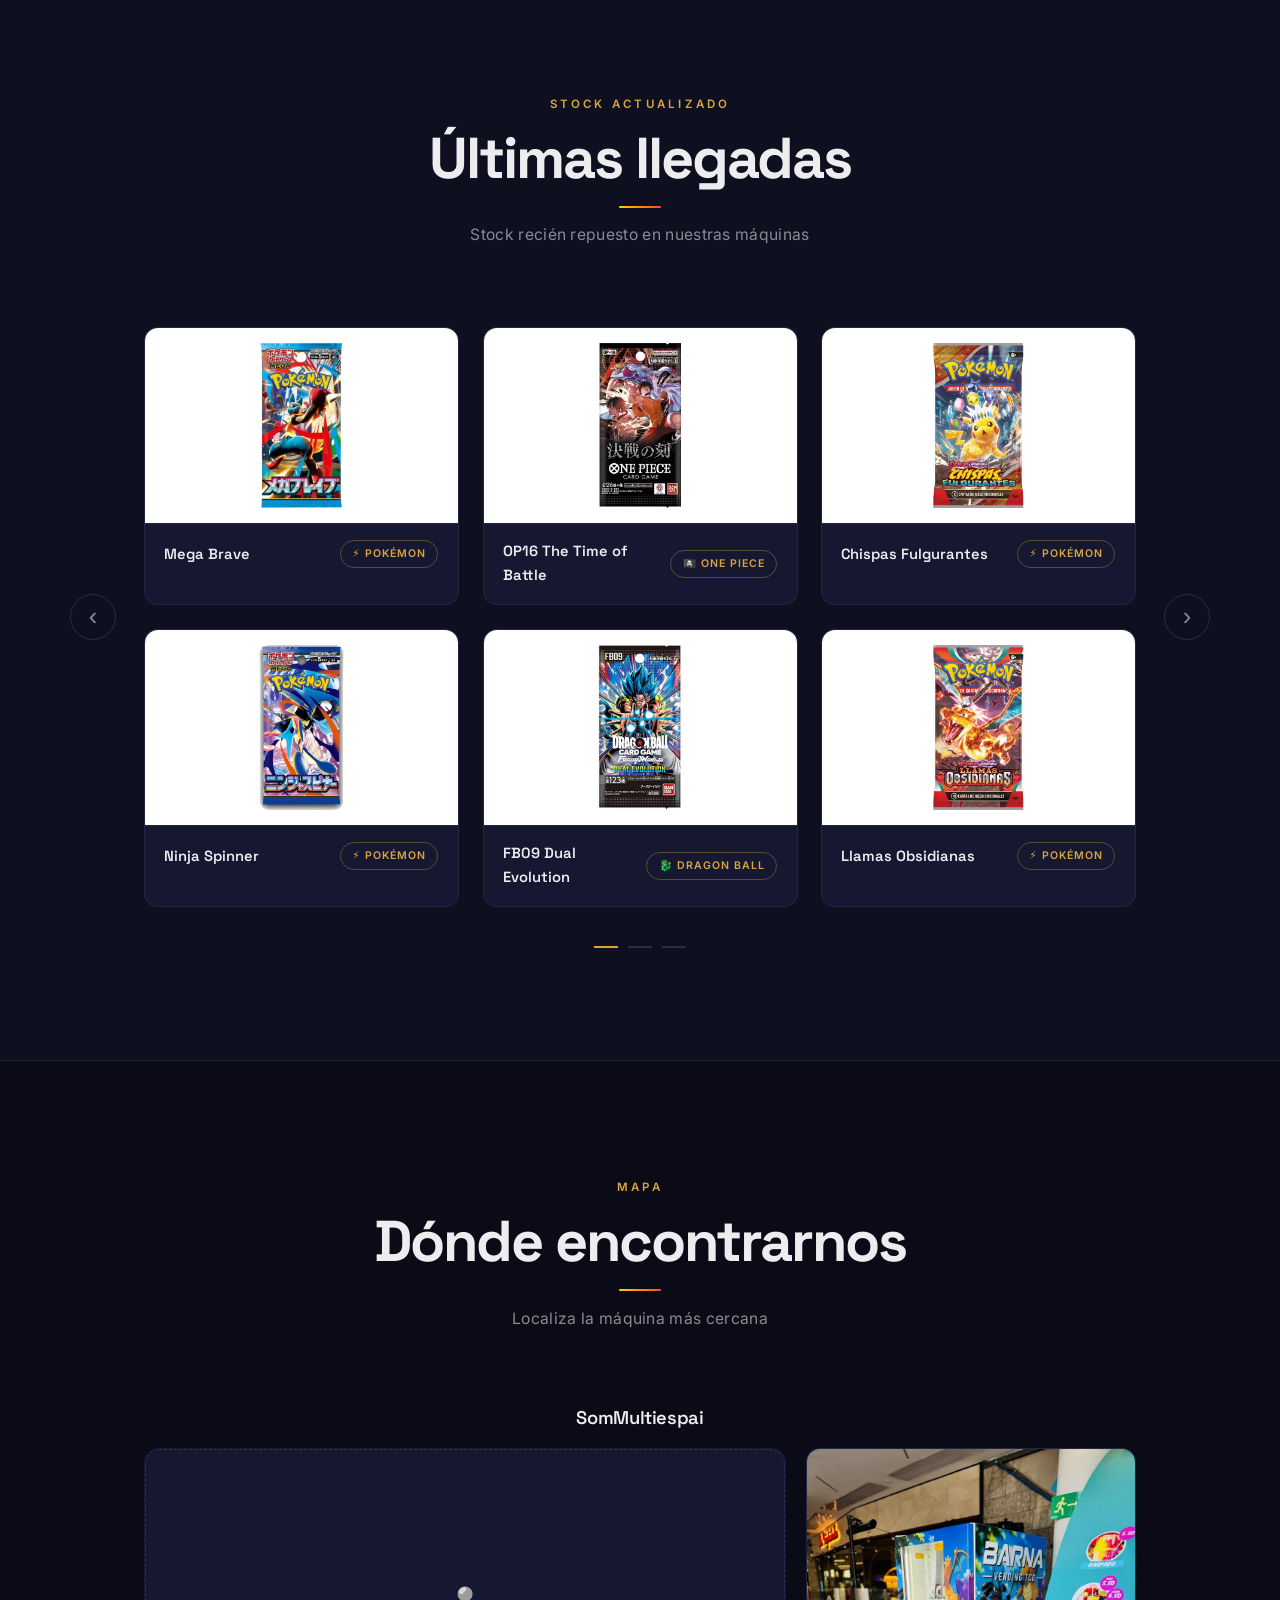
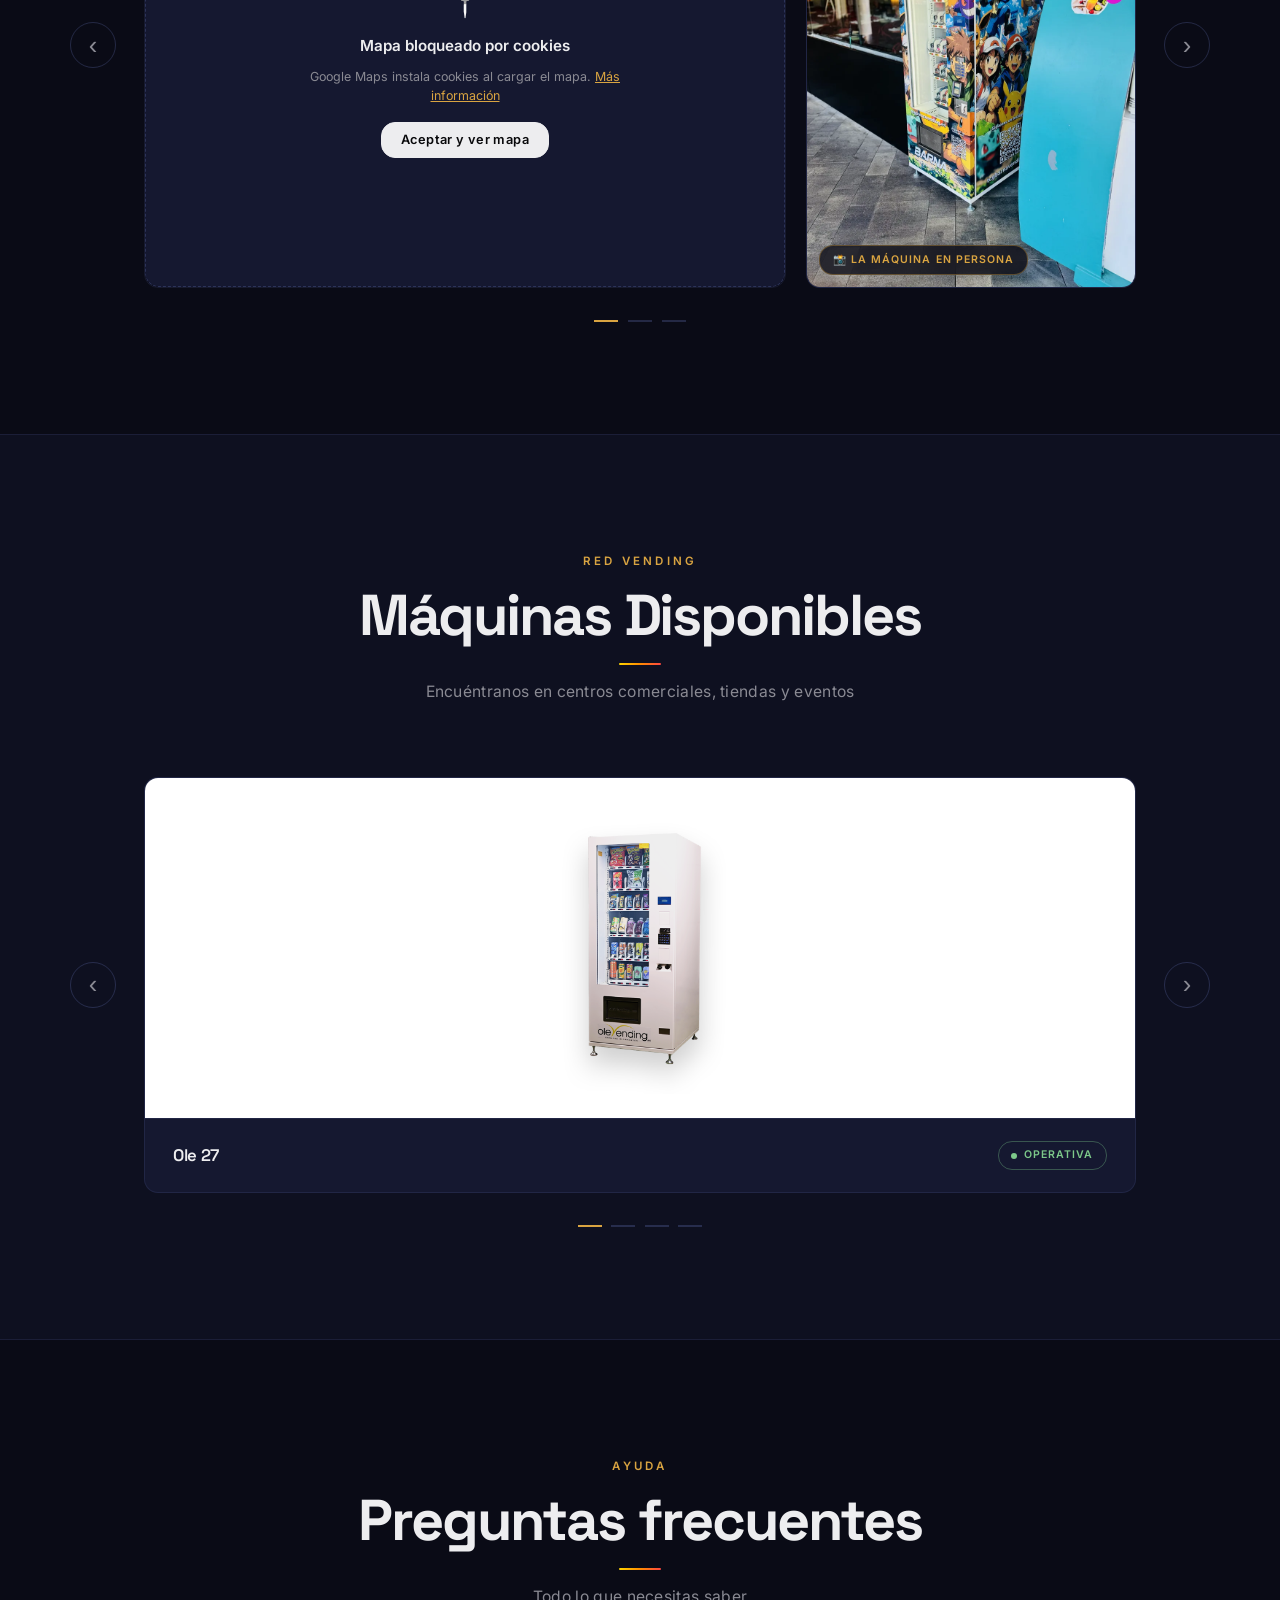
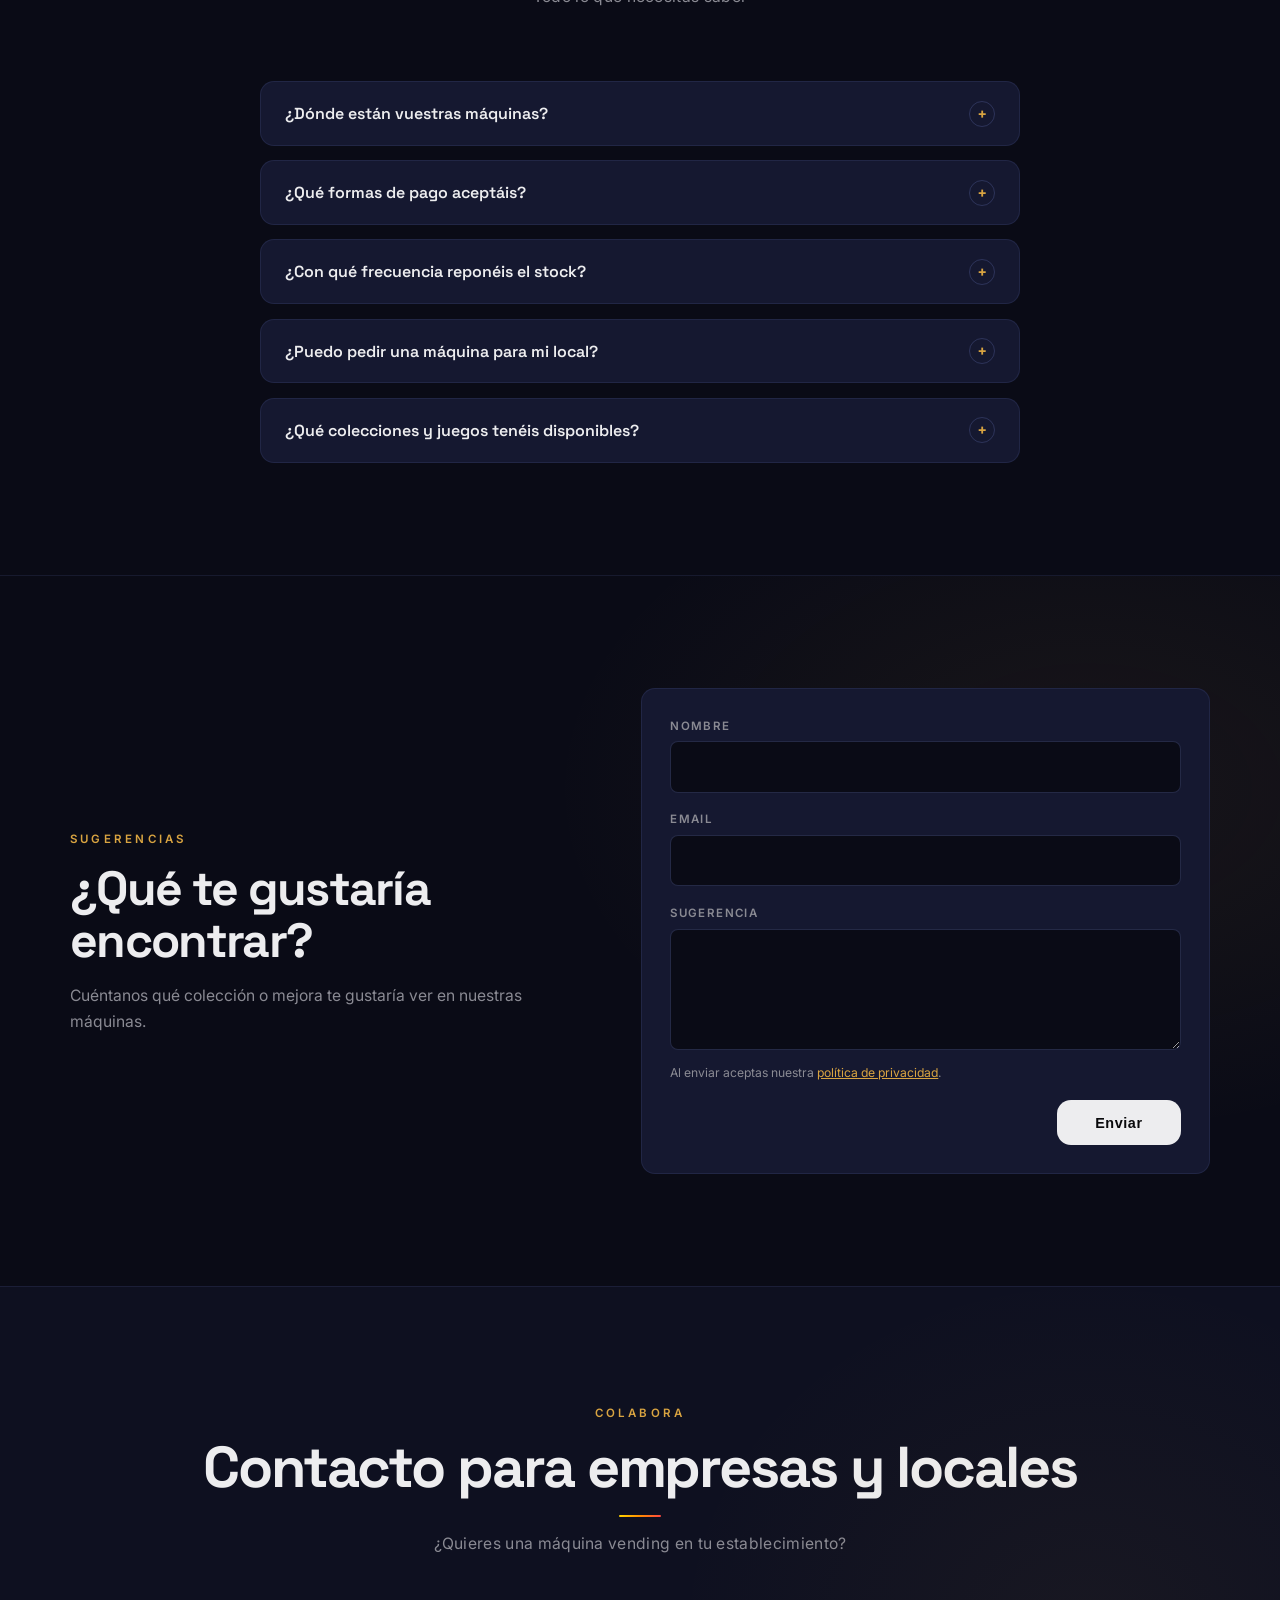
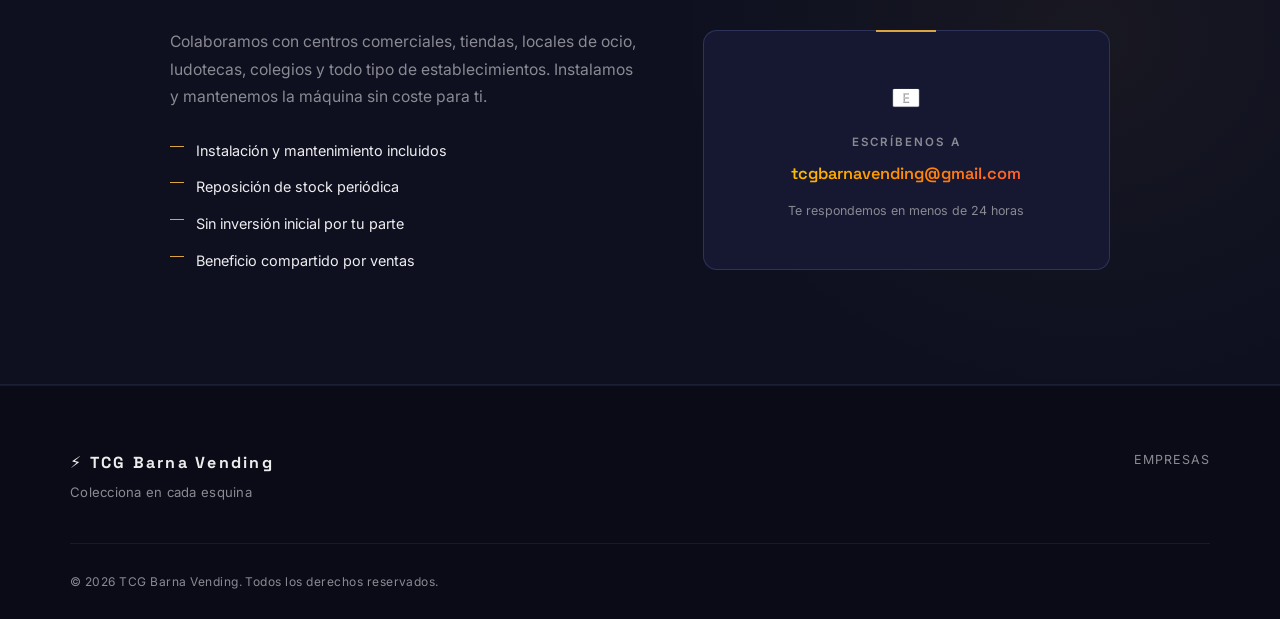
==== commit 8a78fd1c: "Máquinas: quitar el texto provisional «Ubicación» de cada tarjeta Co-Authored-By: Claude Opus 5.5 <n" ====
--- a/index.html
+++ b/index.html
@@ -598,7 +598,6 @@
               </div>
               <div class="machine-info">
                 <h3>Ole 27</h3>
-                <p>Ubicación</p>
                 <span class="badge badge-green">Operativa</span>
               </div>
             </div>
@@ -611,7 +610,6 @@
               </div>
               <div class="machine-info">
                 <h3>Ole 40</h3>
-                <p>Ubicación</p>
                 <span class="badge badge-green">Operativa</span>
               </div>
             </div>
@@ -624,7 +622,6 @@
               </div>
               <div class="machine-info">
                 <h3>Ole 50 Lift</h3>
-                <p>Ubicación</p>
                 <span class="badge badge-green">Operativa</span>
               </div>
             </div>
@@ -637,7 +634,6 @@
               </div>
               <div class="machine-info">
                 <h3>Ole 140 Lift</h3>
-                <p>Ubicación</p>
                 <span class="badge badge-green">Operativa</span>
               </div>
             </div>
--- a/css/promo-modal.css
+++ b/css/promo-modal.css
@@ -1,4 +1,4 @@
-/* PROMO MODAL — popup promocional de Instagram */
+/* PROMO MODAL — popup «Abre tu sobre» */
 
 .promo-modal-overlay {
   position: fixed;
@@ -8,82 +8,46 @@
   align-items: center;
   justify-content: center;
   padding: 20px;
-  background: rgba(6, 7, 15, .78);
+  background:
+    radial-gradient(circle at 50% 45%, rgba(255, 190, 70, .16) 0%, transparent 55%),
+    rgba(6, 7, 15, .82);
   backdrop-filter: blur(6px);
   -webkit-backdrop-filter: blur(6px);
   opacity: 0;
   visibility: hidden;
   transition: opacity .35s ease, visibility .35s ease;
 }
-
 .promo-modal-overlay.is-visible {
   opacity: 1;
   visibility: visible;
 }
 
-.promo-modal {
-  display: flex;
+/* sobre y carta ocupan la misma celda: uno sustituye al otro */
+.promo-stage {
+  position: relative;
+  display: grid;
+  place-items: center;
   width: 100%;
-  max-width: 760px;
-  max-height: 90vh;
-  background: var(--dark2);
-  border: 1px solid var(--line-strong);
-  border-radius: 14px;
-  overflow: hidden;
-  box-shadow: var(--shadow), 0 0 0 1px rgba(217, 164, 65, .08);
-  transform: scale(.94) translateY(10px);
-  opacity: 0;
-  transition: transform .35s cubic-bezier(.2, .8, .2, 1), opacity .35s ease;
-}
-
-.promo-modal-overlay.is-visible .promo-modal {
-  transform: scale(1) translateY(0);
-  opacity: 1;
-}
-
-/* IZQUIERDA — imagen */
-.promo-modal-media {
-  flex: 0 0 45%;
-  position: relative;
-  min-height: 0;
-  background:
-    radial-gradient(ellipse 46% 42% at 50% 45%, rgba(255, 180, 20, .38) 0%, rgba(255, 120, 20, .22) 45%, rgba(255, 68, 68, .12) 62%, transparent 78%),
-    var(--dark);
-  display: flex;
-  align-items: center;
-  justify-content: center;
-  padding: 40px;
-}
-
-.promo-modal-media img {
-  width: 100%;
-  height: 100%;
-  object-fit: contain;
-  display: block;
-}
-
-/* DERECHA — contenido */
-.promo-modal-content {
-  flex: 0 0 55%;
-  position: relative;
-  display: flex;
-  flex-direction: column;
-  justify-content: space-between;
-  padding: 40px 32px 32px;
-  background: linear-gradient(160deg, var(--dark2) 0%, var(--dark) 100%);
-}
+  max-width: 360px;
+  transform: scale(.9) translateY(14px);
+  transition: transform .45s cubic-bezier(.2, .8, .2, 1);
+}
+.promo-modal-overlay.is-visible .promo-stage { transform: none; }
+.promo-stage > .promo-pack,
+.promo-stage > .promo-card { grid-area: 1 / 1; }
 
 .promo-modal-close {
   position: absolute;
-  top: 14px;
-  right: 14px;
-  width: 34px;
-  height: 34px;
+  top: -8px;
+  right: -8px;
+  z-index: 3;
+  width: 36px;
+  height: 36px;
   border-radius: 50%;
   border: 1px solid var(--line-strong);
-  background: rgba(255, 255, 255, .04);
+  background: rgba(14, 16, 32, .9);
   color: var(--text);
-  font-size: 16px;
+  font-size: 18px;
   line-height: 1;
   cursor: pointer;
   display: flex;
@@ -91,98 +55,245 @@
   justify-content: center;
   transition: background .2s ease, border-color .2s ease, transform .2s ease;
 }
-
 .promo-modal-close:hover {
   background: var(--accent-soft);
   border-color: var(--accent-line);
   transform: rotate(90deg);
 }
 
-.promo-modal-body {
-  margin-top: 28px;
-}
-
-.promo-modal-eyebrow {
-  display: inline-block;
+/* ── SOBRE ──────────────────────────────────────── */
+.promo-pack {
+  position: relative;
+  width: 230px;
+  height: 360px;
+  padding: 0;
+  border: none;
+  background: none;
+  cursor: pointer;
+  filter: drop-shadow(0 26px 40px rgba(0, 0, 0, .55));
+  animation: promo-wobble 2.6s ease-in-out infinite;
+}
+.promo-pack:focus-visible { outline: 2px solid var(--accent); outline-offset: 6px; border-radius: 12px; }
+
+@keyframes promo-wobble {
+  0%, 100% { transform: rotate(-2deg); }
+  50%      { transform: rotate(2deg) translateY(-6px); }
+}
+
+/* borde dentado de los sobres, arriba y abajo */
+.promo-pack-top,
+.promo-pack-body {
+  position: absolute;
+  left: 0;
+  right: 0;
+  background:
+    linear-gradient(115deg, transparent 25%, rgba(255, 255, 255, .45) 45%, transparent 60%) 0 0 / 250% 100%,
+    var(--foil);
+  animation: promo-shine 3s linear infinite;
+}
+.promo-pack-top {
+  top: 0;
+  height: 38px;
+  border-radius: 6px 6px 0 0;
+  -webkit-mask: conic-gradient(from 135deg at top, #0000, #000 1deg 89deg, #0000 90deg) top / 12px 7px repeat-x,
+                linear-gradient(#000 0 0) bottom / 100% calc(100% - 6px) no-repeat;
+          mask: conic-gradient(from 135deg at top, #0000, #000 1deg 89deg, #0000 90deg) top / 12px 7px repeat-x,
+                linear-gradient(#000 0 0) bottom / 100% calc(100% - 6px) no-repeat;
+  transition: transform .55s cubic-bezier(.3, .7, .3, 1), opacity .55s ease;
+}
+/* línea discontinua por donde se rasga */
+.promo-pack-top::after {
+  content: '';
+  position: absolute;
+  left: 8px;
+  right: 8px;
+  bottom: 2px;
+  border-bottom: 2px dashed rgba(26, 14, 0, .45);
+}
+.promo-pack-body {
+  top: 38px;
+  bottom: 0;
+  display: flex;
+  flex-direction: column;
+  align-items: center;
+  justify-content: space-between;
+  padding: 16px 14px 22px;
+  border-radius: 0 0 6px 6px;
+  -webkit-mask: conic-gradient(from -45deg at bottom, #0000, #000 1deg 89deg, #0000 90deg) bottom / 12px 7px repeat-x,
+                linear-gradient(#000 0 0) top / 100% calc(100% - 6px) no-repeat;
+          mask: conic-gradient(from -45deg at bottom, #0000, #000 1deg 89deg, #0000 90deg) bottom / 12px 7px repeat-x,
+                linear-gradient(#000 0 0) top / 100% calc(100% - 6px) no-repeat;
+  transition: transform .6s cubic-bezier(.5, 0, .7, .4) .3s, opacity .4s ease .45s;
+}
+
+@keyframes promo-shine {
+  from { background-position: 150% 0, 0 0; }
+  to   { background-position: -100% 0, 0 0; }
+}
+
+.promo-pack-label,
+.promo-pack-tag {
   font-family: var(--font-display);
-  font-size: 12px;
+  font-weight: 700;
+  letter-spacing: .14em;
+  text-transform: uppercase;
+  color: #1a0e00;
+}
+.promo-pack-label { font-size: .78rem; }
+.promo-pack-tag {
+  font-size: .62rem;
+  padding: .3rem .7rem;
+  border: 1.5px solid rgba(26, 14, 0, .6);
+  border-radius: 999px;
+}
+.promo-pack-body img {
+  width: 82%;
+  max-height: 200px;
+  object-fit: contain;
+  filter: drop-shadow(0 8px 12px rgba(80, 30, 0, .35));
+}
+
+.promo-hint {
+  position: absolute;
+  bottom: -44px;
+  left: 0;
+  right: 0;
+  text-align: center;
+  font-size: .82rem;
+  font-weight: 500;
+  letter-spacing: .04em;
+  color: var(--text);
+  animation: promo-pulse 1.6s ease-in-out infinite;
+  transition: opacity .3s ease;
+}
+@keyframes promo-pulse {
+  0%, 100% { opacity: .55; }
+  50%      { opacity: 1; }
+}
+
+/* ── CARTA ──────────────────────────────────────── */
+.promo-card {
+  position: relative;
+  z-index: 2;
+  width: 100%;
+  max-width: 340px;
+  display: flex;
+  flex-direction: column;
+  align-items: center;
+  text-align: center;
+  padding: 1.4rem 1.4rem 1.2rem;
+  border-radius: 18px;
+  border: 6px solid transparent;
+  background:
+    linear-gradient(var(--dark2), var(--dark2)) padding-box,
+    var(--foil) border-box;
+  box-shadow: 0 30px 60px rgba(0, 0, 0, .55), 0 0 60px rgba(255, 160, 40, .25);
+  opacity: 0;
+  pointer-events: none;
+  transform: translateY(60px) scale(.55);
+  transition: transform .7s cubic-bezier(.34, 1.4, .64, 1) .25s, opacity .3s ease .25s;
+}
+.promo-card-media {
+  width: 100%;
+  height: 170px;
+  display: flex;
+  align-items: center;
+  justify-content: center;
+  margin-bottom: 1rem;
+  border-radius: 10px;
+  background: radial-gradient(ellipse 60% 70% at 50% 50%, rgba(255, 190, 70, .35) 0%, transparent 70%), var(--dark);
+}
+.promo-card-media img {
+  height: 88%;
+  object-fit: contain;
+  filter: drop-shadow(0 10px 16px rgba(0, 0, 0, .5));
+}
+.promo-card-eyebrow {
+  font-family: var(--font-display);
+  font-size: .72rem;
   font-weight: 600;
-  letter-spacing: .12em;
+  letter-spacing: .16em;
   text-transform: uppercase;
   color: var(--accent);
-  margin-bottom: 10px;
-}
-
-.promo-modal-title {
+}
+.promo-card-title {
+  margin: .5rem 0 .6rem;
   font-family: var(--font-display);
-  font-size: 24px;
+  font-size: 1.35rem;
   font-weight: 700;
+  line-height: 1.2;
   color: var(--text);
-  margin: 0 0 12px;
-  line-height: 1.2;
-}
-
-.promo-modal-text {
-  font-family: var(--font-body);
-  font-size: 14.5px;
+}
+.promo-card-text {
+  font-size: .86rem;
   line-height: 1.6;
   color: var(--muted);
-  margin: 0;
-}
-
-.promo-modal-cta {
-  display: flex;
-  align-items: center;
-  justify-content: center;
-  gap: 8px;
-  margin-top: 24px;
-  padding: 15px 24px;
+}
+.promo-card-cta {
+  width: 100%;
+  margin-top: 1.2rem;
+  padding: .85rem 1.5rem;
   border-radius: var(--radius);
-  border: none;
   background: var(--foil);
   color: #1a0e00;
   font-family: var(--font-display);
   font-weight: 700;
-  font-size: 14.5px;
-  letter-spacing: .04em;
+  font-size: .9rem;
+  letter-spacing: .05em;
   text-transform: uppercase;
   text-decoration: none;
-  cursor: pointer;
   box-shadow: 0 8px 24px rgba(255, 90, 30, .28);
-  transition: transform .2s ease, box-shadow .2s ease, filter .2s ease;
-}
-
-.promo-modal-cta:hover {
+  transition: transform .2s ease, box-shadow .2s ease;
+}
+.promo-card-cta:hover {
   transform: translateY(-2px);
   box-shadow: 0 12px 34px rgba(255, 90, 30, .42);
-  filter: brightness(1.08);
-}
-
-/* RESPONSIVE */
-@media (max-width: 640px) {
-  .promo-modal {
-    flex-direction: column;
-    max-height: 88vh;
-    overflow-y: auto;
-  }
-
-  .promo-modal-media {
-    flex: 0 0 auto;
-    height: 200px;
-  }
-
-  .promo-modal-content {
-    flex: 1 1 auto;
-    padding: 28px 22px 24px;
-  }
-
-  .promo-modal-body {
-    margin-top: 10px;
-  }
-
-  .promo-modal-title {
-    font-size: 20px;
-  }
+}
+/* ── AL ABRIR ───────────────────────────────────── */
+.promo-stage.is-open .promo-pack { animation: none; cursor: default; pointer-events: none; }
+.promo-stage.is-open .promo-pack-top {
+  transform: translate(60px, -140px) rotate(28deg);
+  opacity: 0;
+}
+.promo-stage.is-open .promo-pack-body {
+  transform: translateY(70vh) rotate(-6deg);
+  opacity: 0;
+}
+.promo-stage.is-open .promo-hint { opacity: 0; animation: none; }
+.promo-stage.is-open .promo-card {
+  opacity: 1;
+  pointer-events: auto;
+  transform: none;
+}
+/* destello al abrir */
+.promo-stage::before {
+  content: '';
+  position: absolute;
+  inset: -40%;
+  z-index: 1;
+  pointer-events: none;
+  background: radial-gradient(circle, rgba(255, 230, 150, .7) 0%, rgba(255, 160, 40, .25) 30%, transparent 60%);
+  opacity: 0;
+  transform: scale(.4);
+}
+.promo-stage.is-open::before { animation: promo-flash .8s ease-out .15s; }
+@keyframes promo-flash {
+  0%   { opacity: 0; transform: scale(.4); }
+  35%  { opacity: 1; }
+  100% { opacity: 0; transform: scale(1.3); }
+}
+
+@media (prefers-reduced-motion: reduce) {
+  .promo-pack, .promo-pack-top, .promo-pack-body, .promo-hint { animation: none; }
+  .promo-pack-top, .promo-pack-body, .promo-card, .promo-stage { transition: none; }
+  .promo-stage.is-open::before { animation: none; }
+}
+
+@media (max-width: 480px) {
+  .promo-pack { width: 200px; height: 314px; }
+  .promo-card { padding: 1.1rem 1.1rem 1rem; }
+  .promo-card-media { height: 140px; }
+  .promo-card-title { font-size: 1.2rem; }
 }
 
 /* Contenido de página oscurecido/desenfocado mientras el modal está abierto */
@@ -190,7 +301,6 @@
   filter: blur(2px) brightness(.7);
   transition: filter .35s ease;
 }
-
 body.promo-modal-open {
   overflow: hidden;
 }
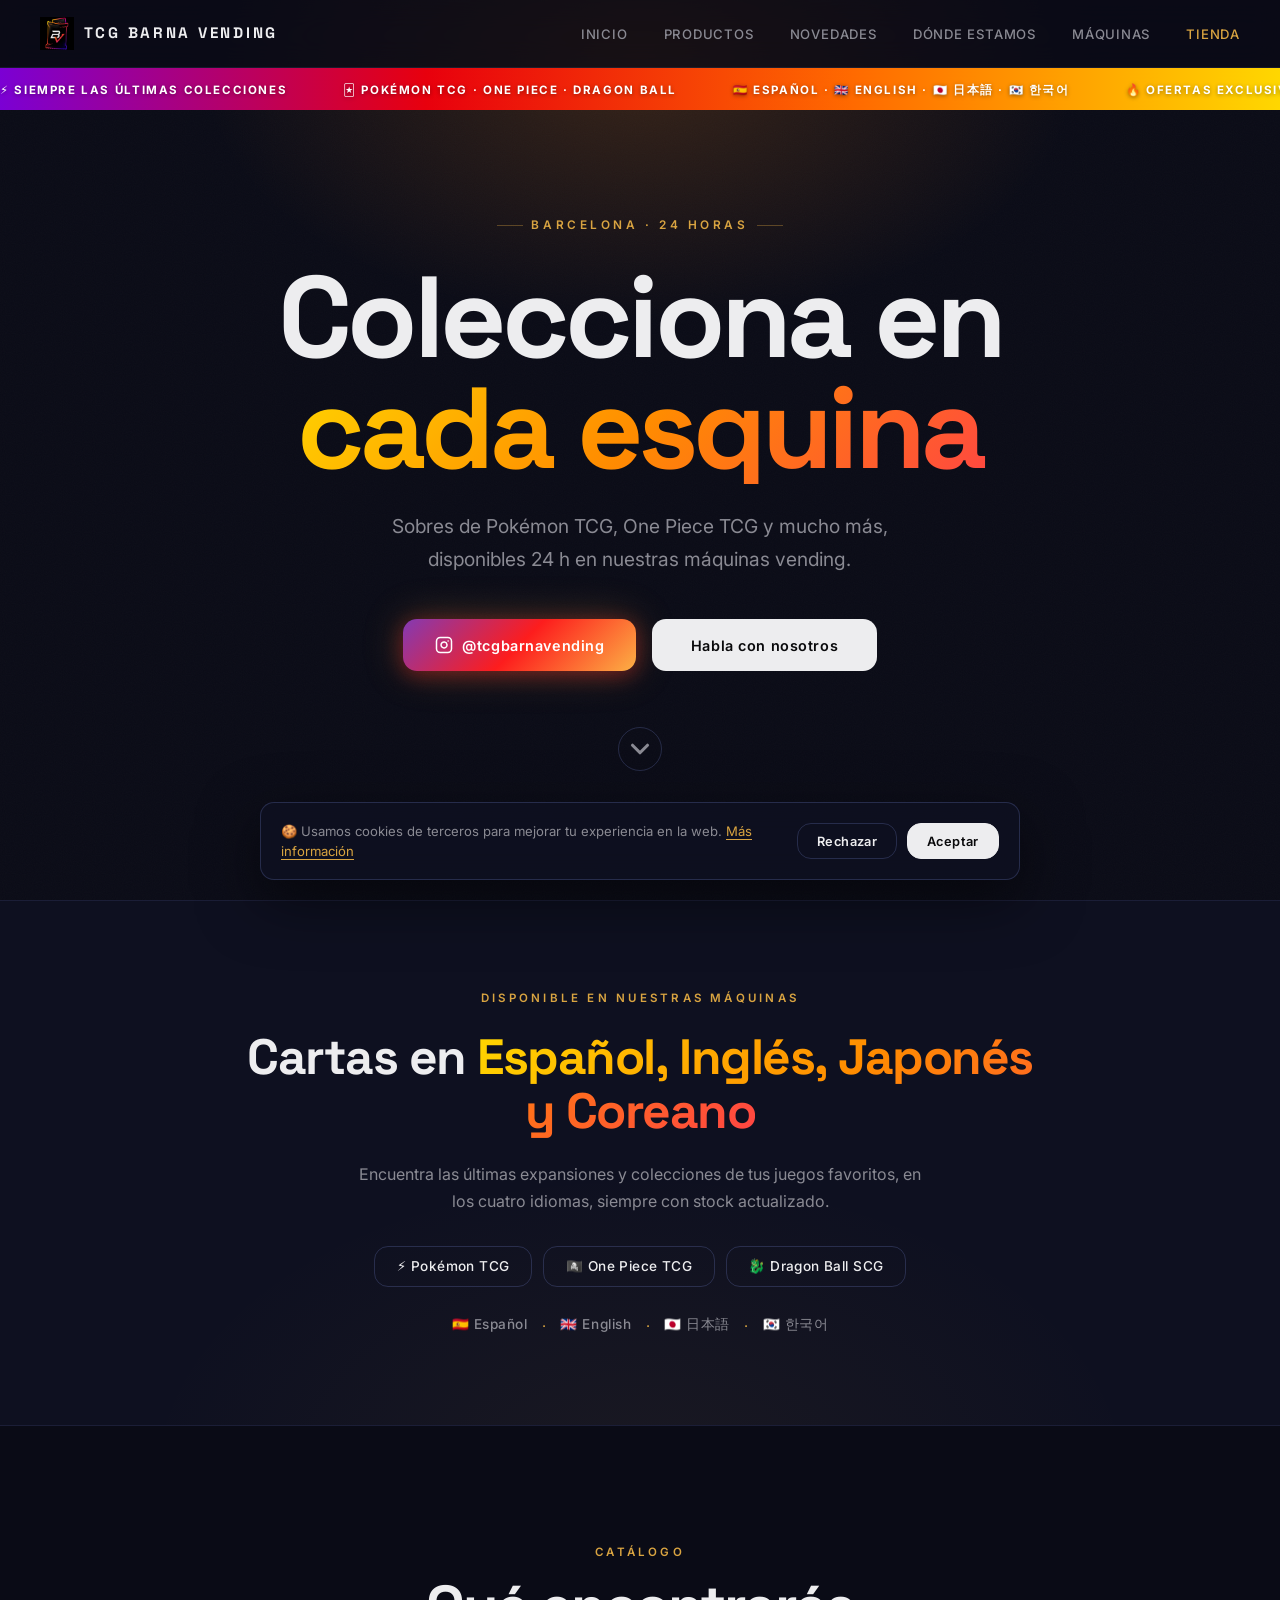
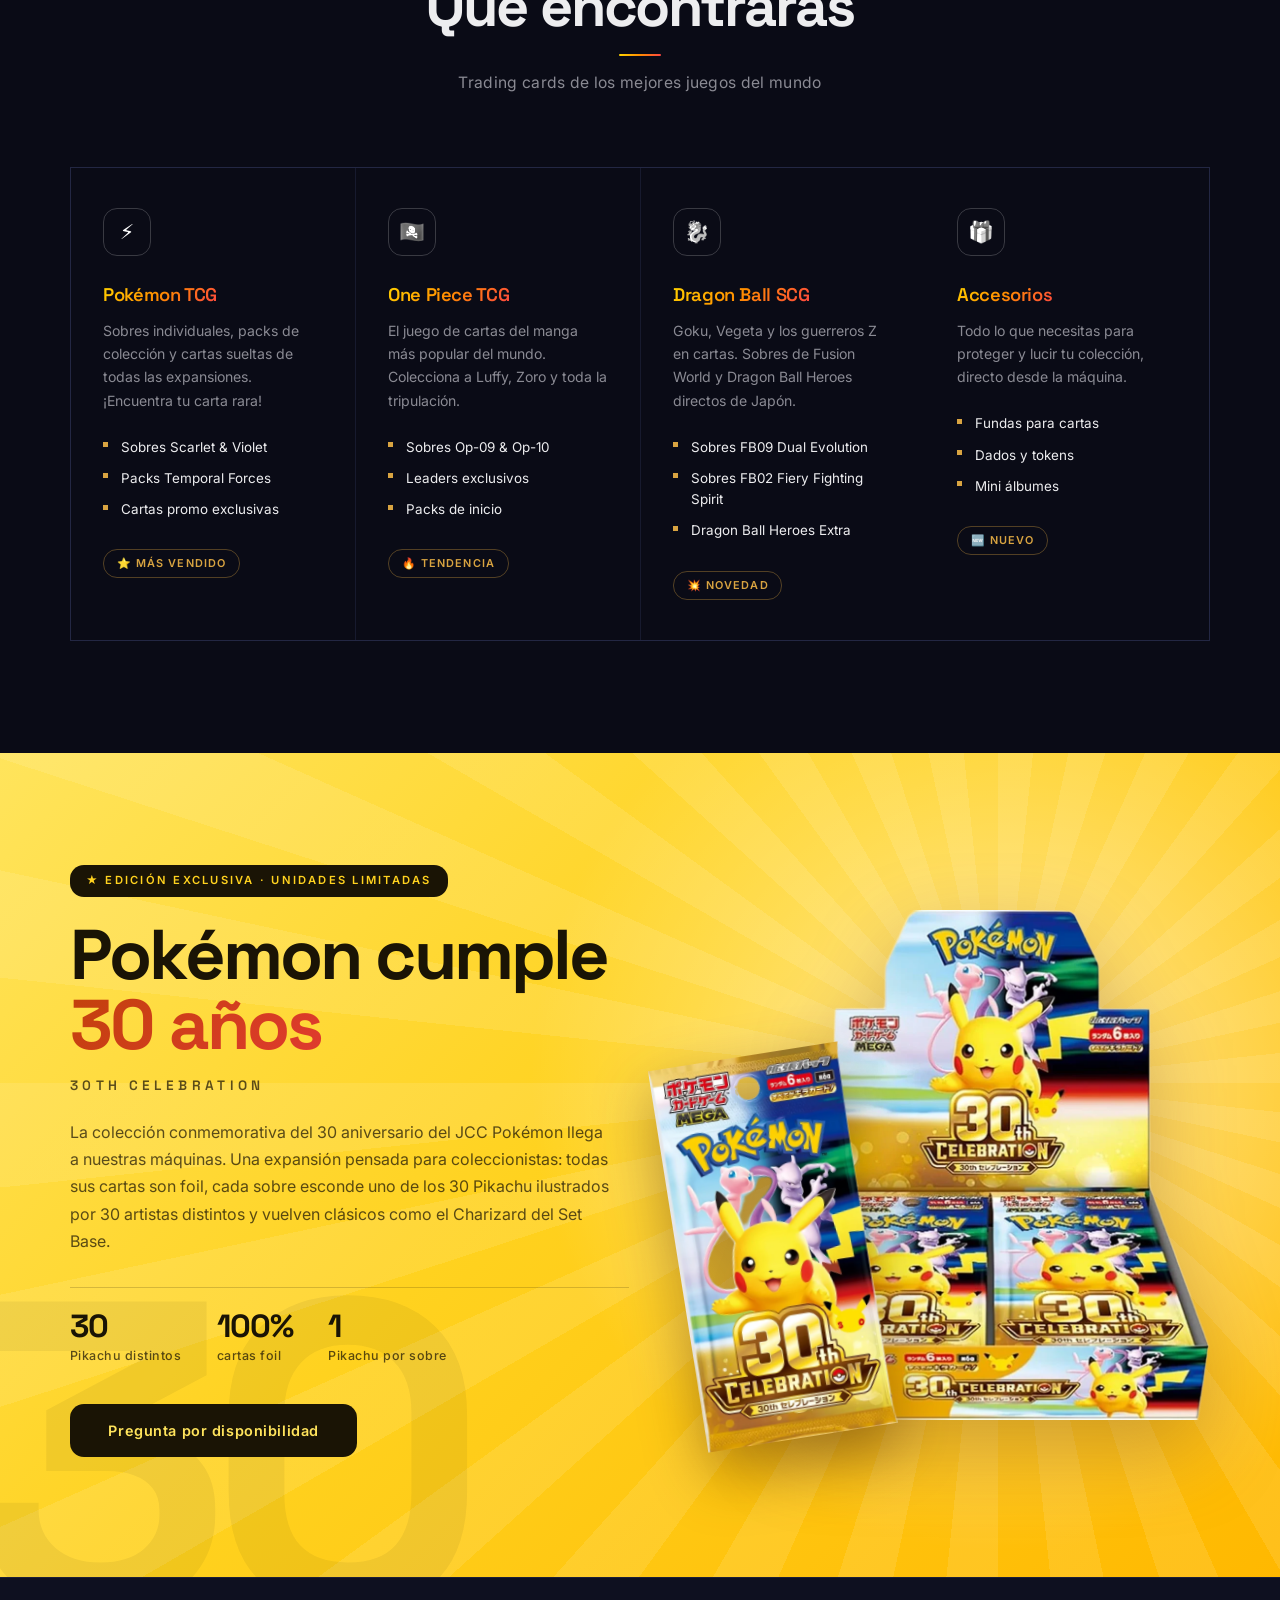
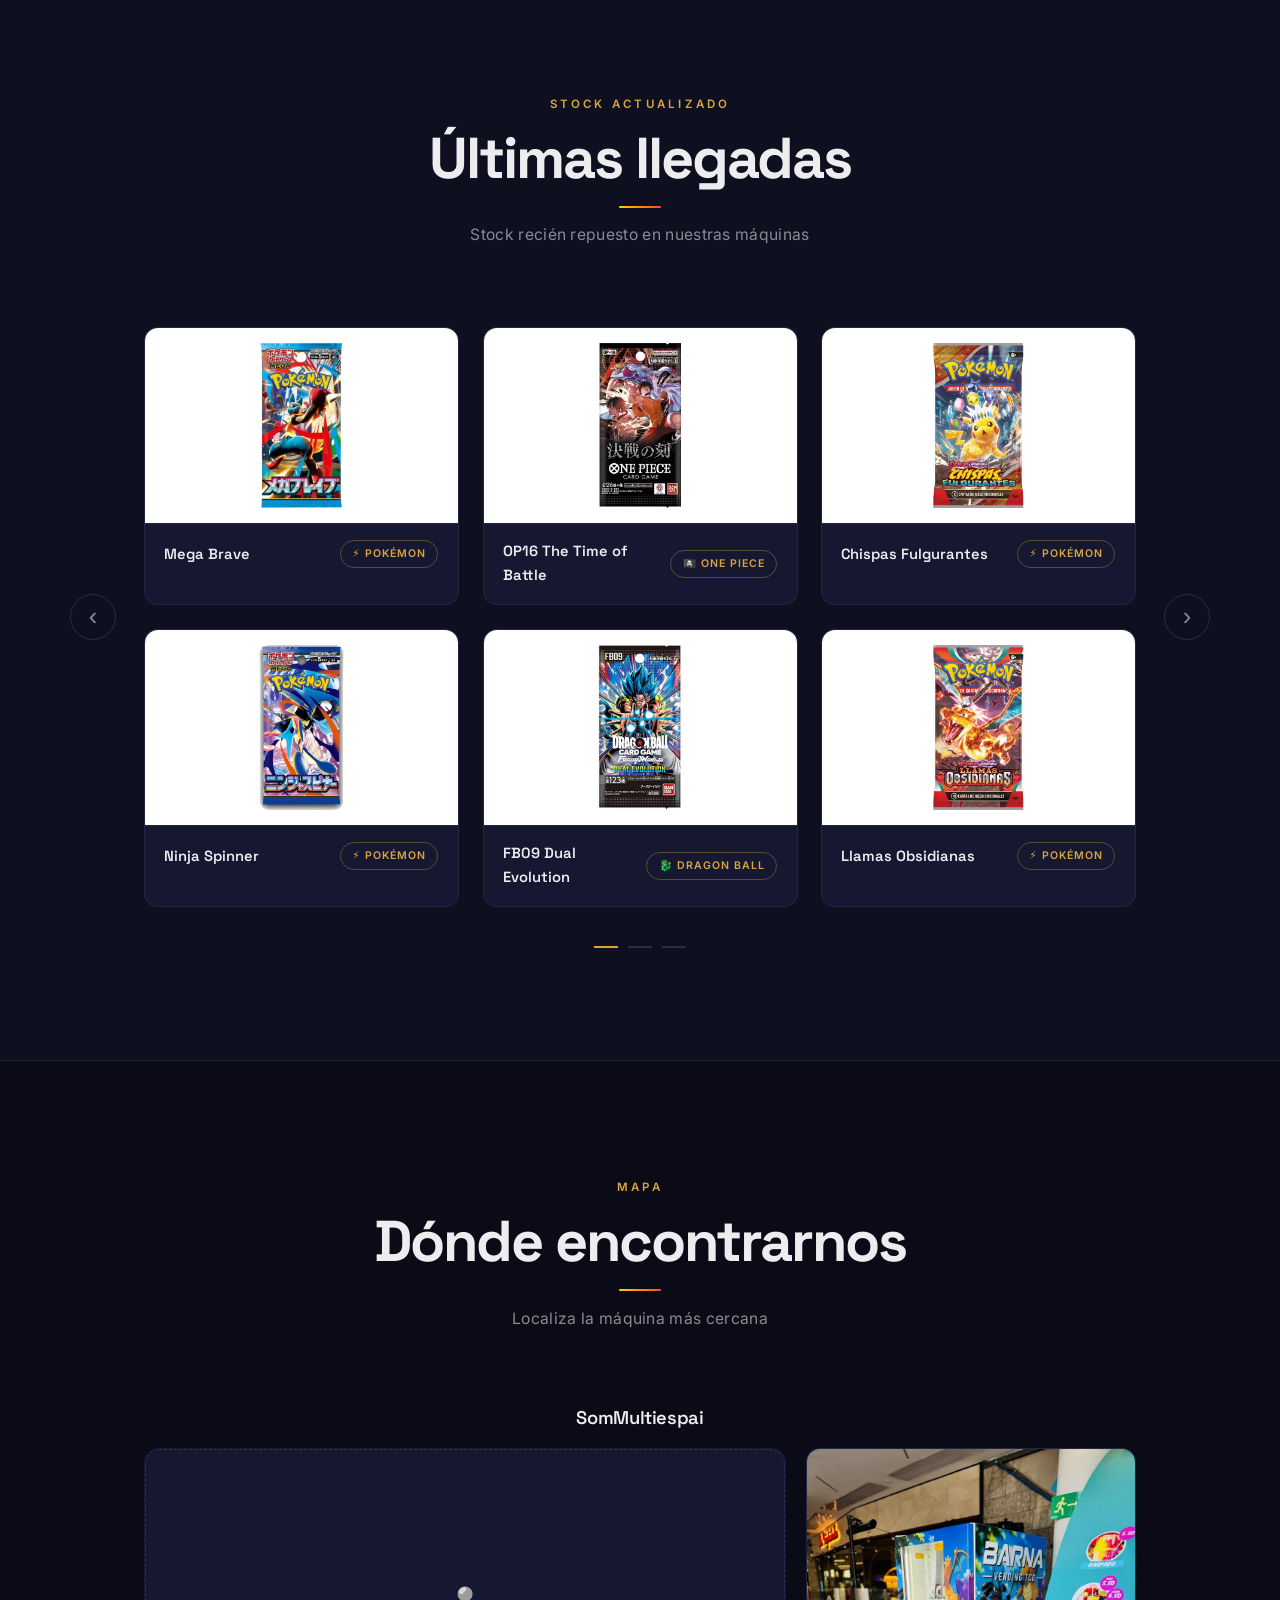
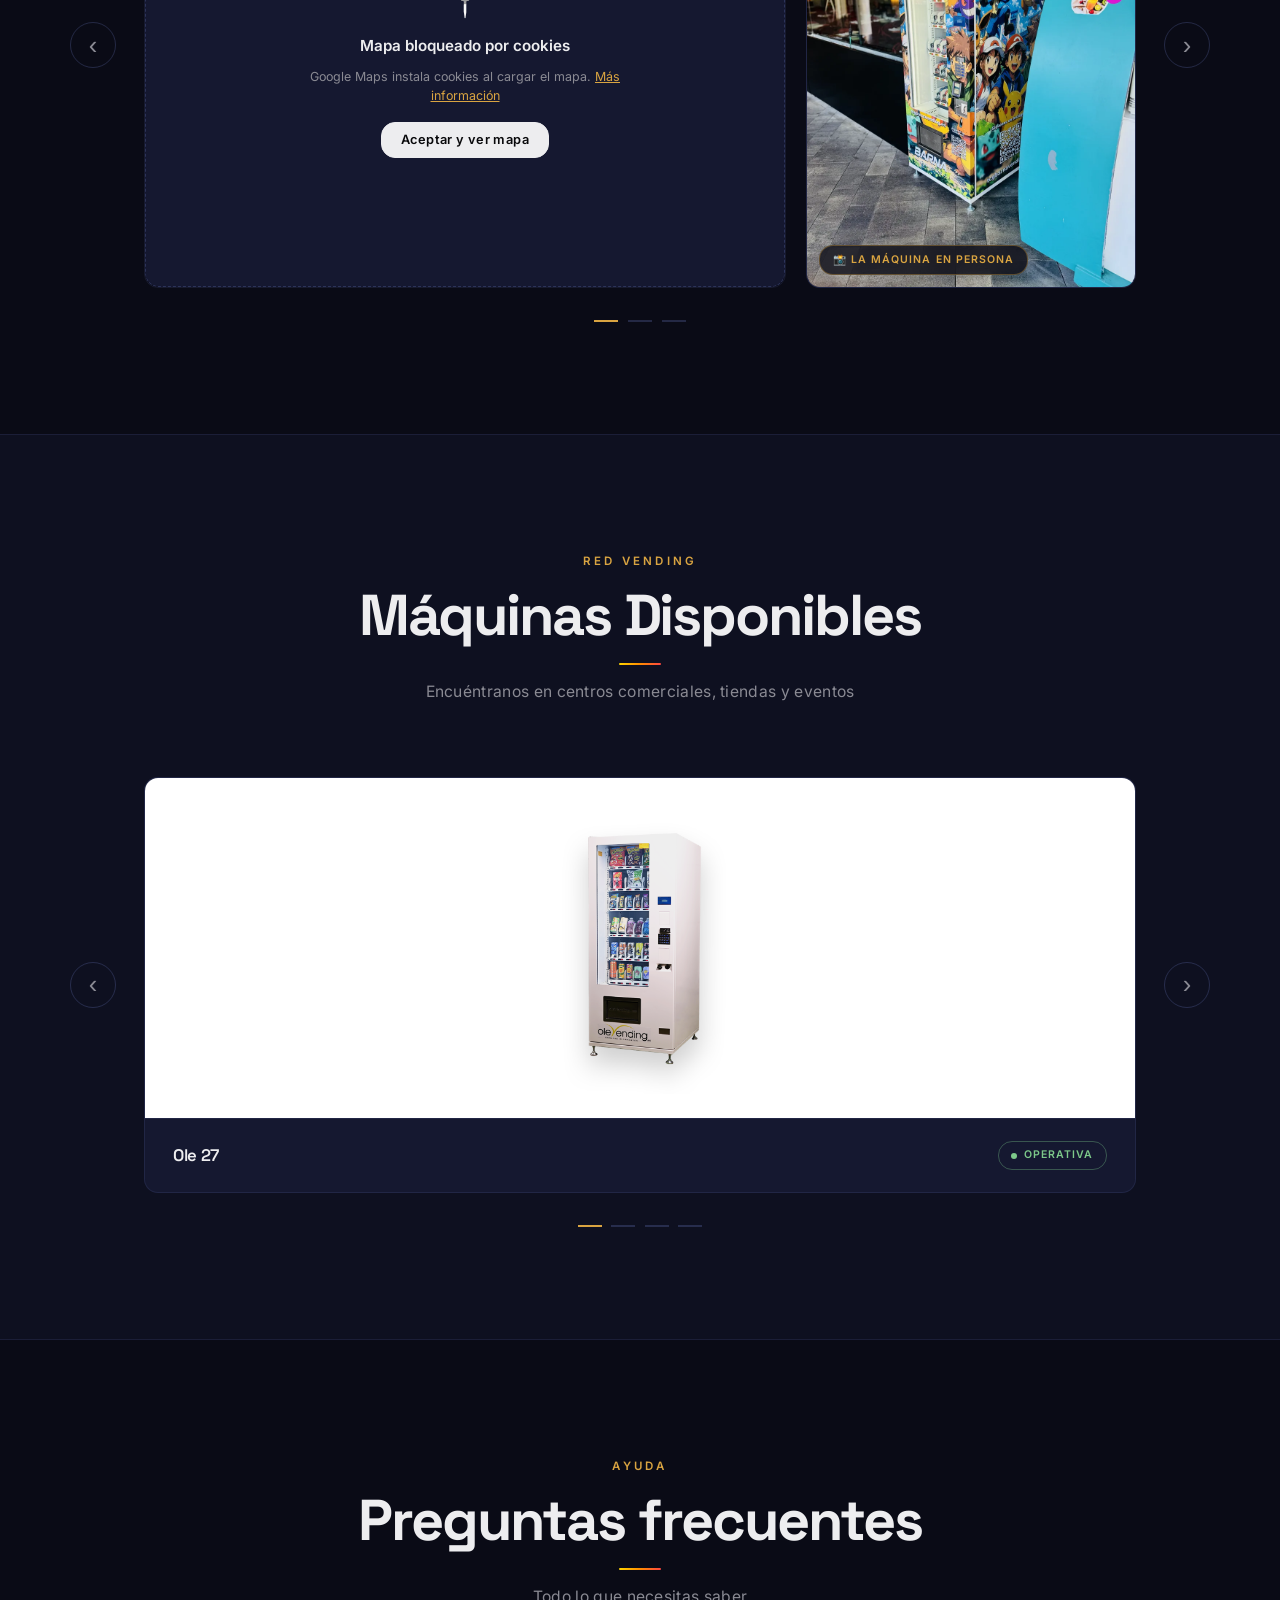
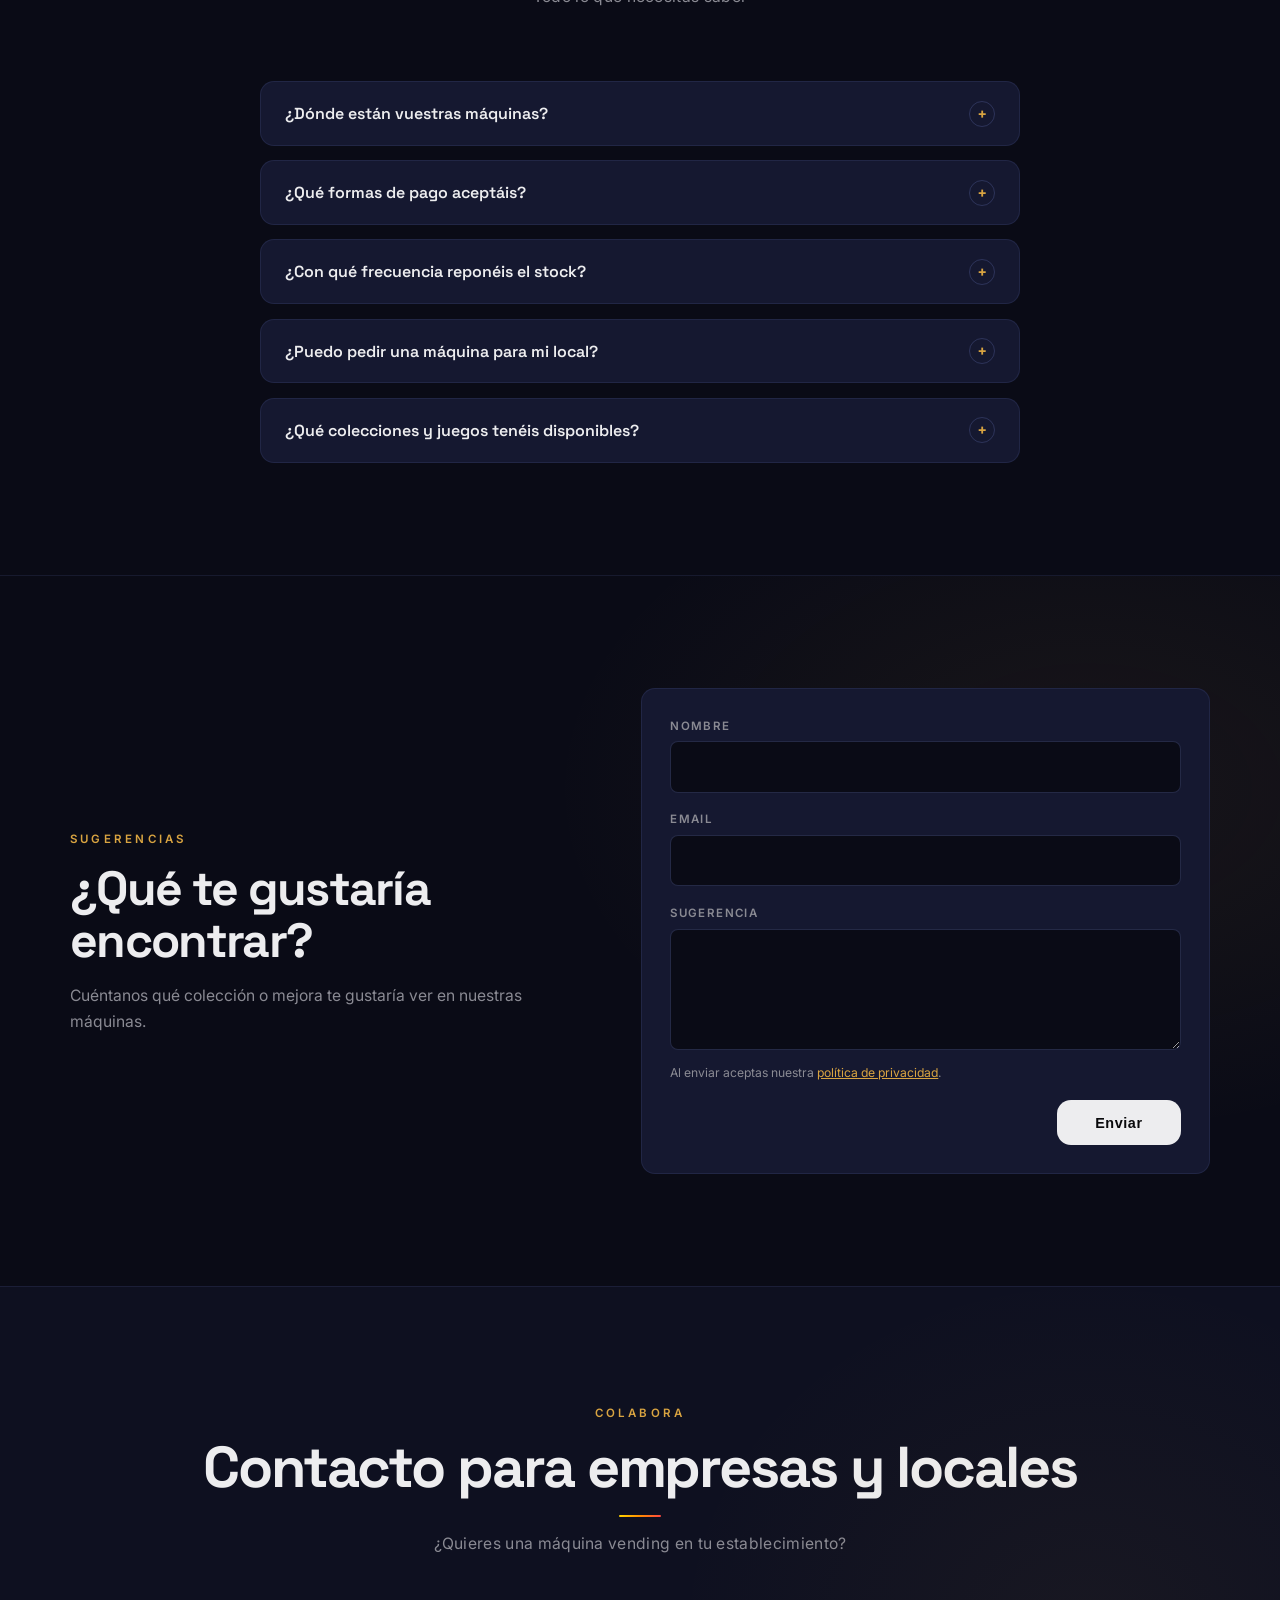
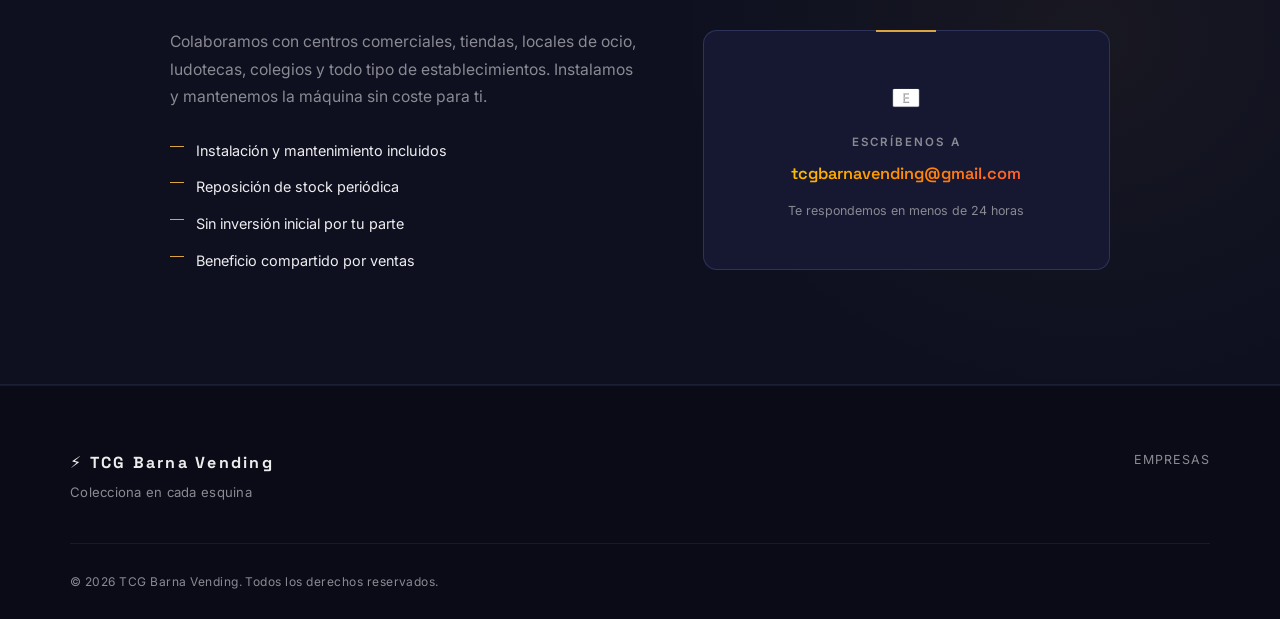
==== commit 2d83e2d4: "Tienda online: catálogo de Mr Nono con PVP del Excel, pedidos por correo y disponibilidad diaria - t" ====
--- a/index.html
+++ b/index.html
@@ -120,6 +120,7 @@
       <li><a href="#llegadas">Novedades</a></li>
       <li><a href="#ubicaciones">Dónde estamos</a></li>
       <li><a href="#maquinas">Máquinas</a></li>
+      <li><a href="tienda.html" class="nav-tienda">Tienda</a></li>
     </ul>
     <button class="nav-toggle" id="navToggle" aria-label="Abrir menú" aria-expanded="false">&#9776;</button>
   </nav>
--- a/css/navbar.css
+++ b/css/navbar.css
@@ -112,3 +112,21 @@
   from { transform: translateX(0); }
   to   { transform: translateX(-50%); }
 }
+
+/* Con el enlace «Tienda» los enlaces ya no caben en media rejilla: ocupan todo lo que deja la marca.
+   (La columna central de 1fr auto 1fr estaba vacía, así que donde ya cabían se ven igual.) */
+@media (min-width: 769px) {
+  .navbar { grid-template-columns: auto 1fr; }
+  .nav-links { grid-column: 2; }
+  .nav-links a { white-space: nowrap; }
+}
+@media (max-width: 1180px) and (min-width: 769px) {
+  .nav-links { gap: 1.4rem; }
+}
+@media (max-width: 1000px) and (min-width: 769px) {
+  .nav-title { display: none; }
+}
+
+/* enlace a la tienda online: destacado en dorado */
+.nav-links a.nav-tienda { color: var(--accent); }
+.nav-links a.nav-tienda:hover { color: var(--text); }
